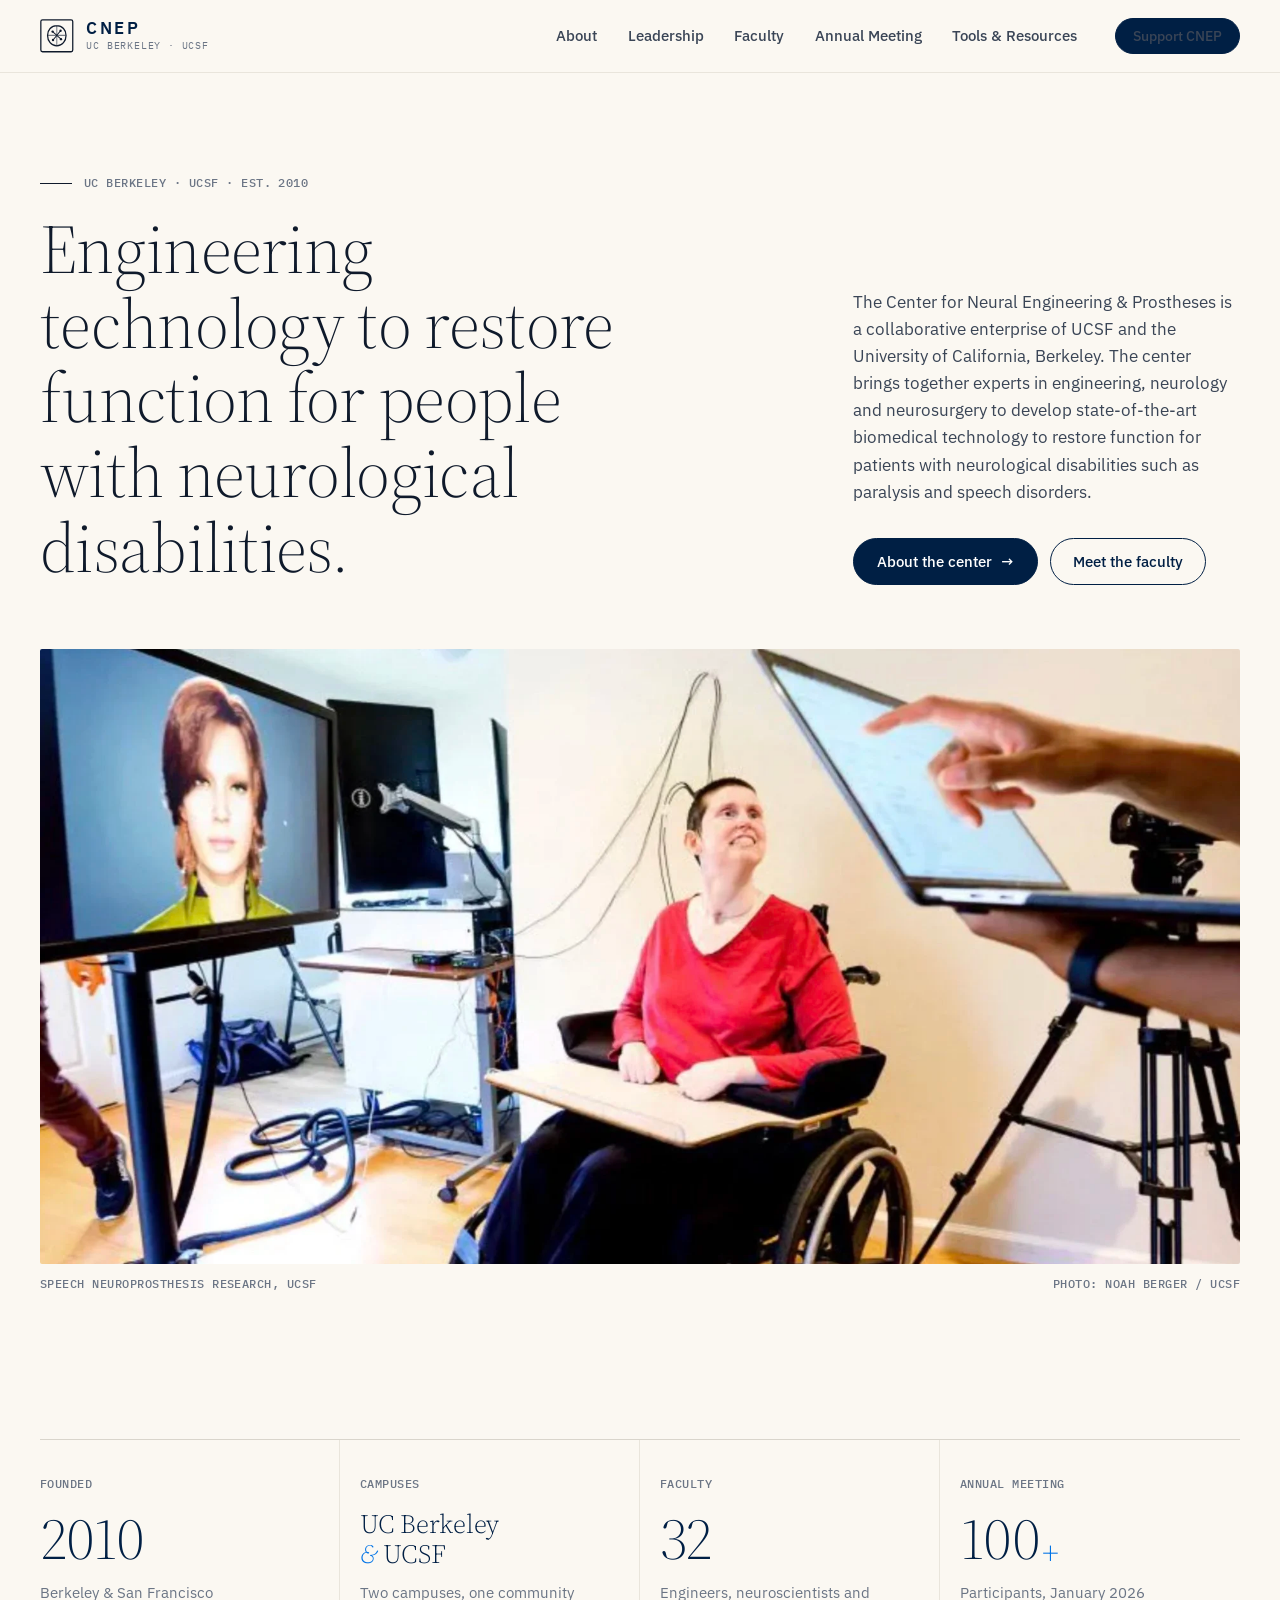
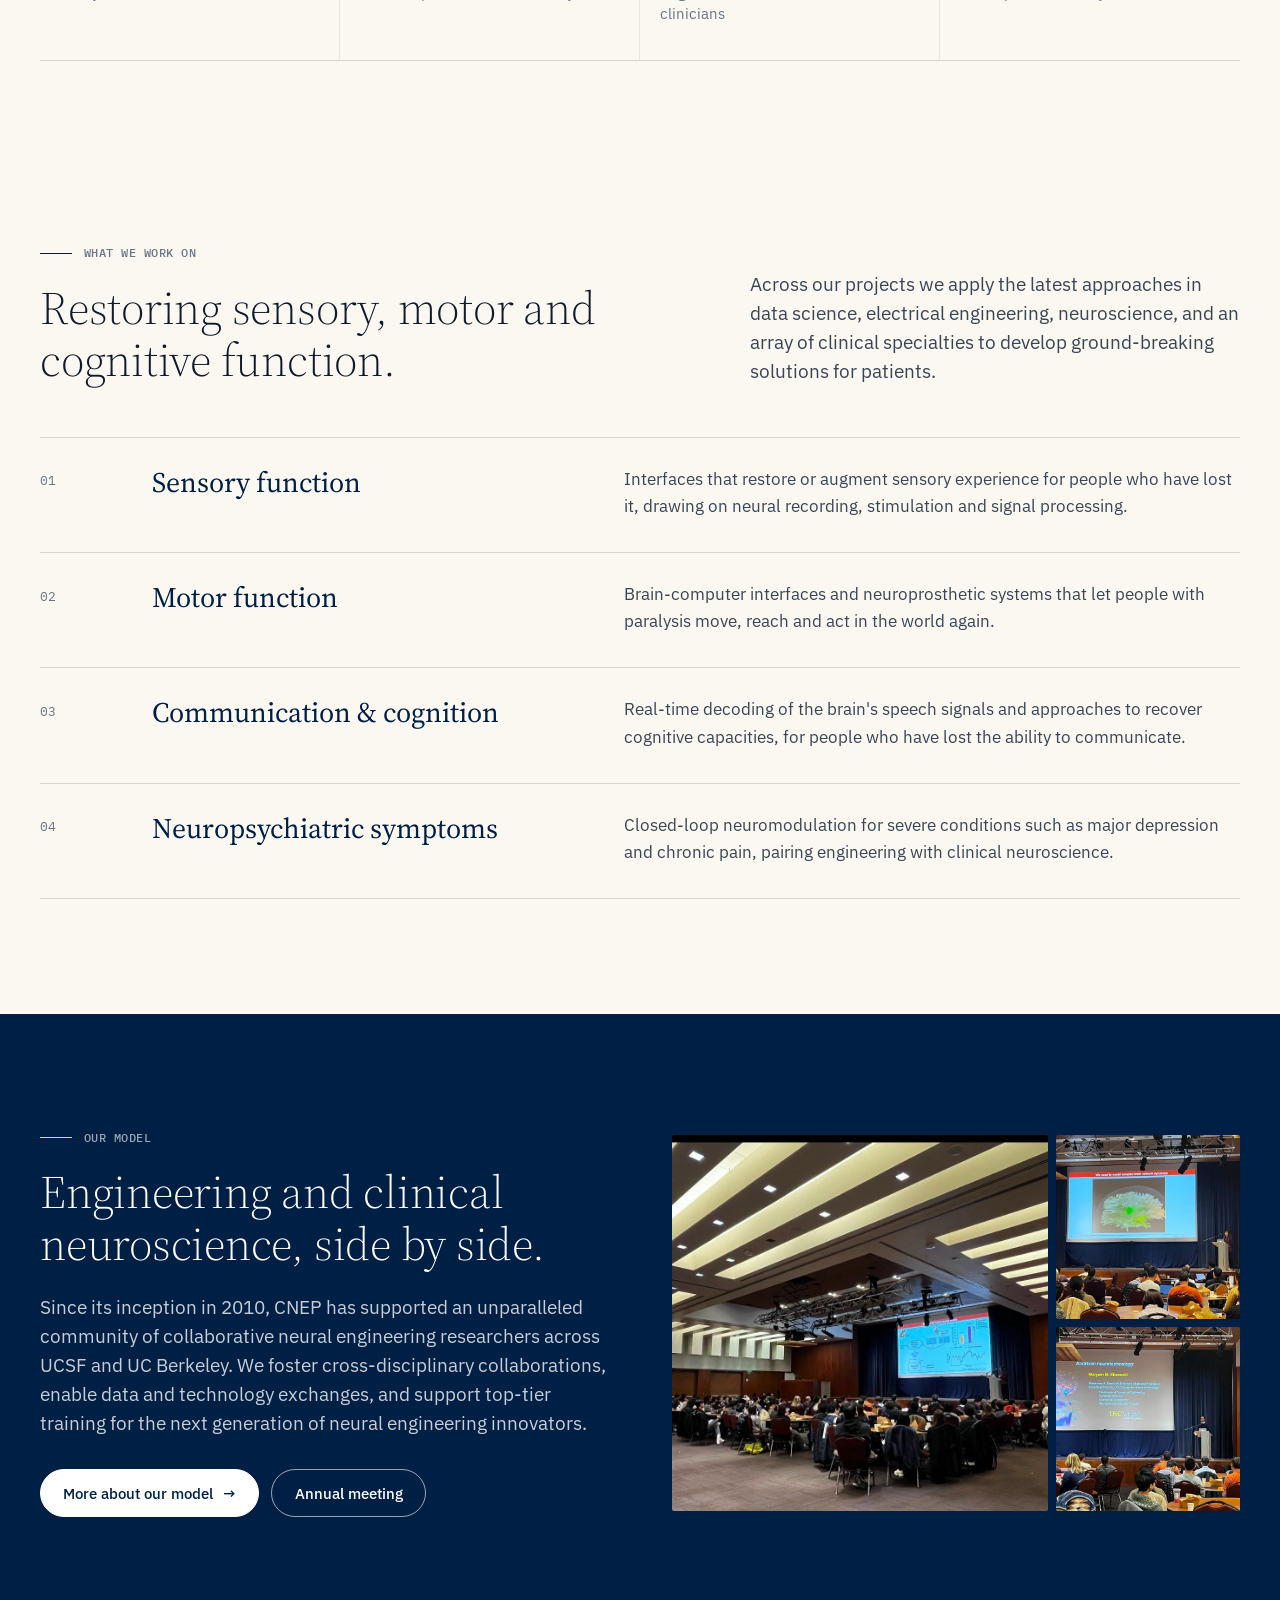
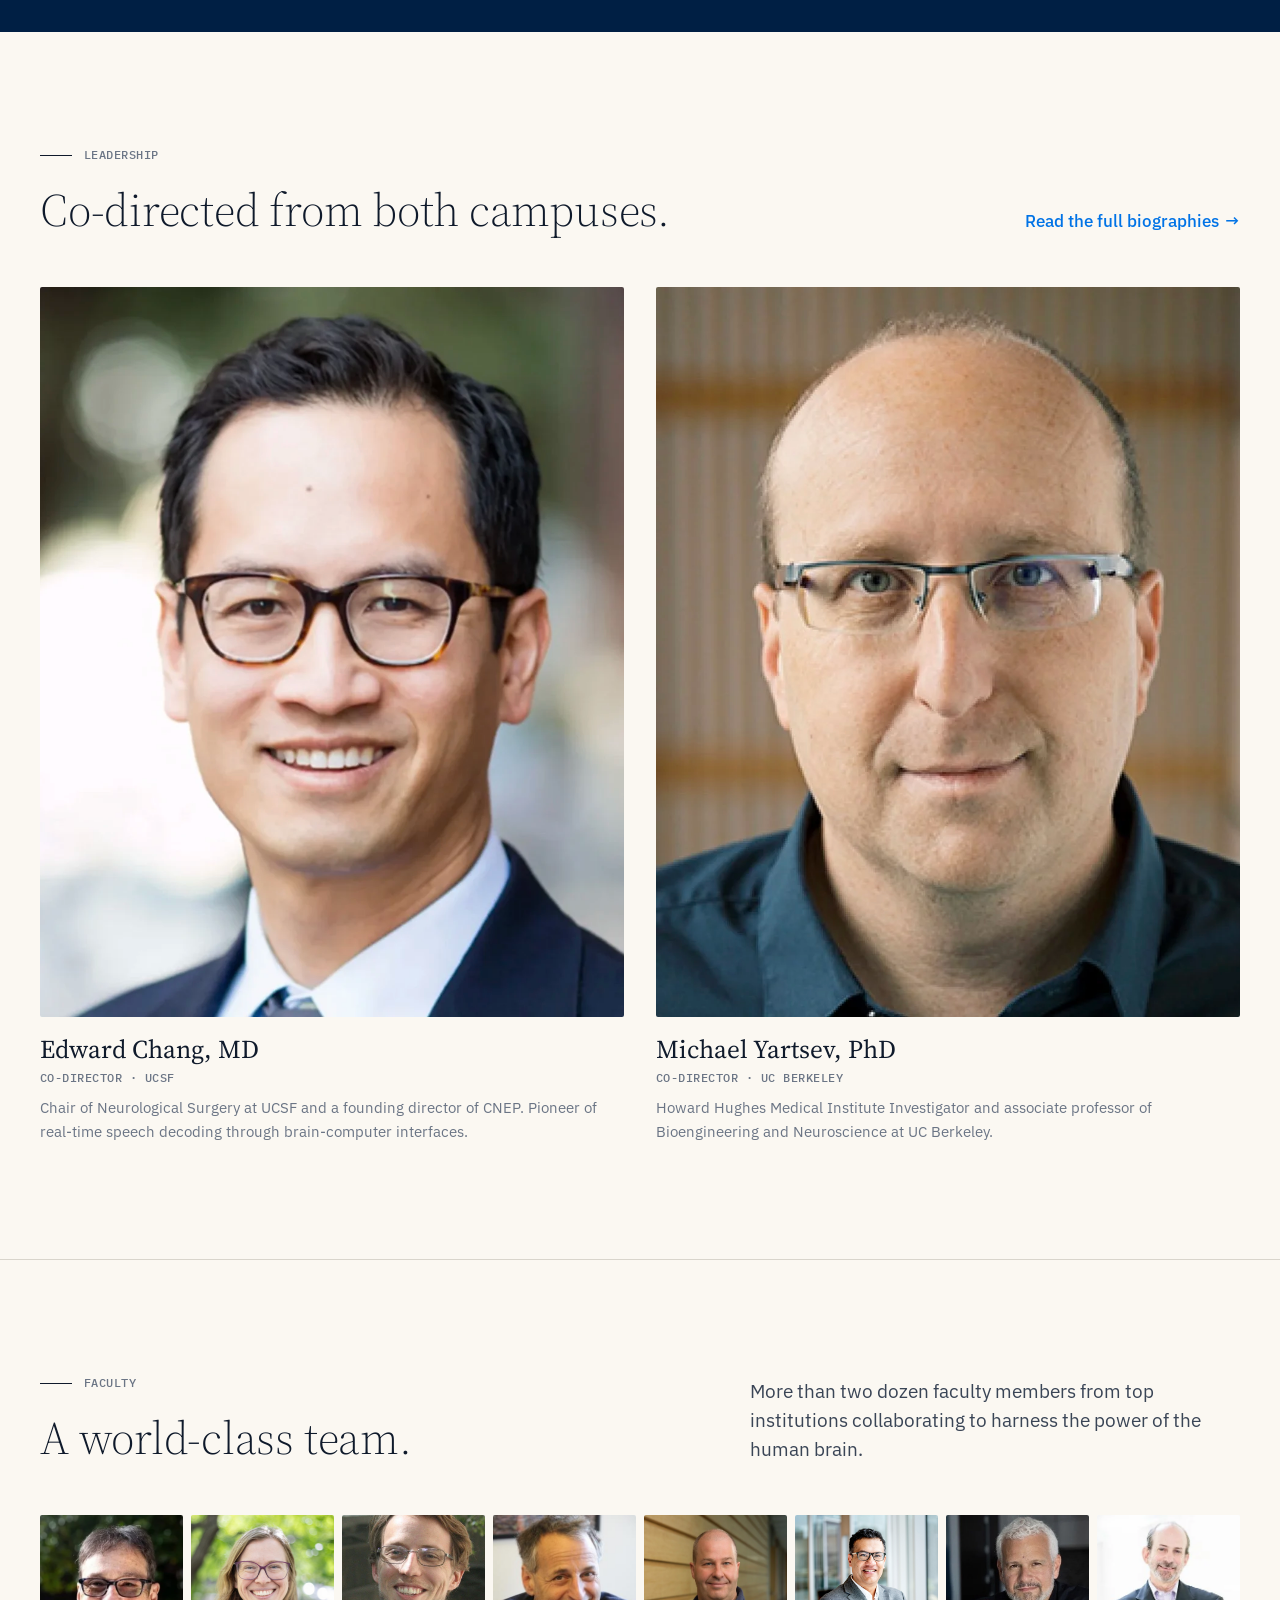
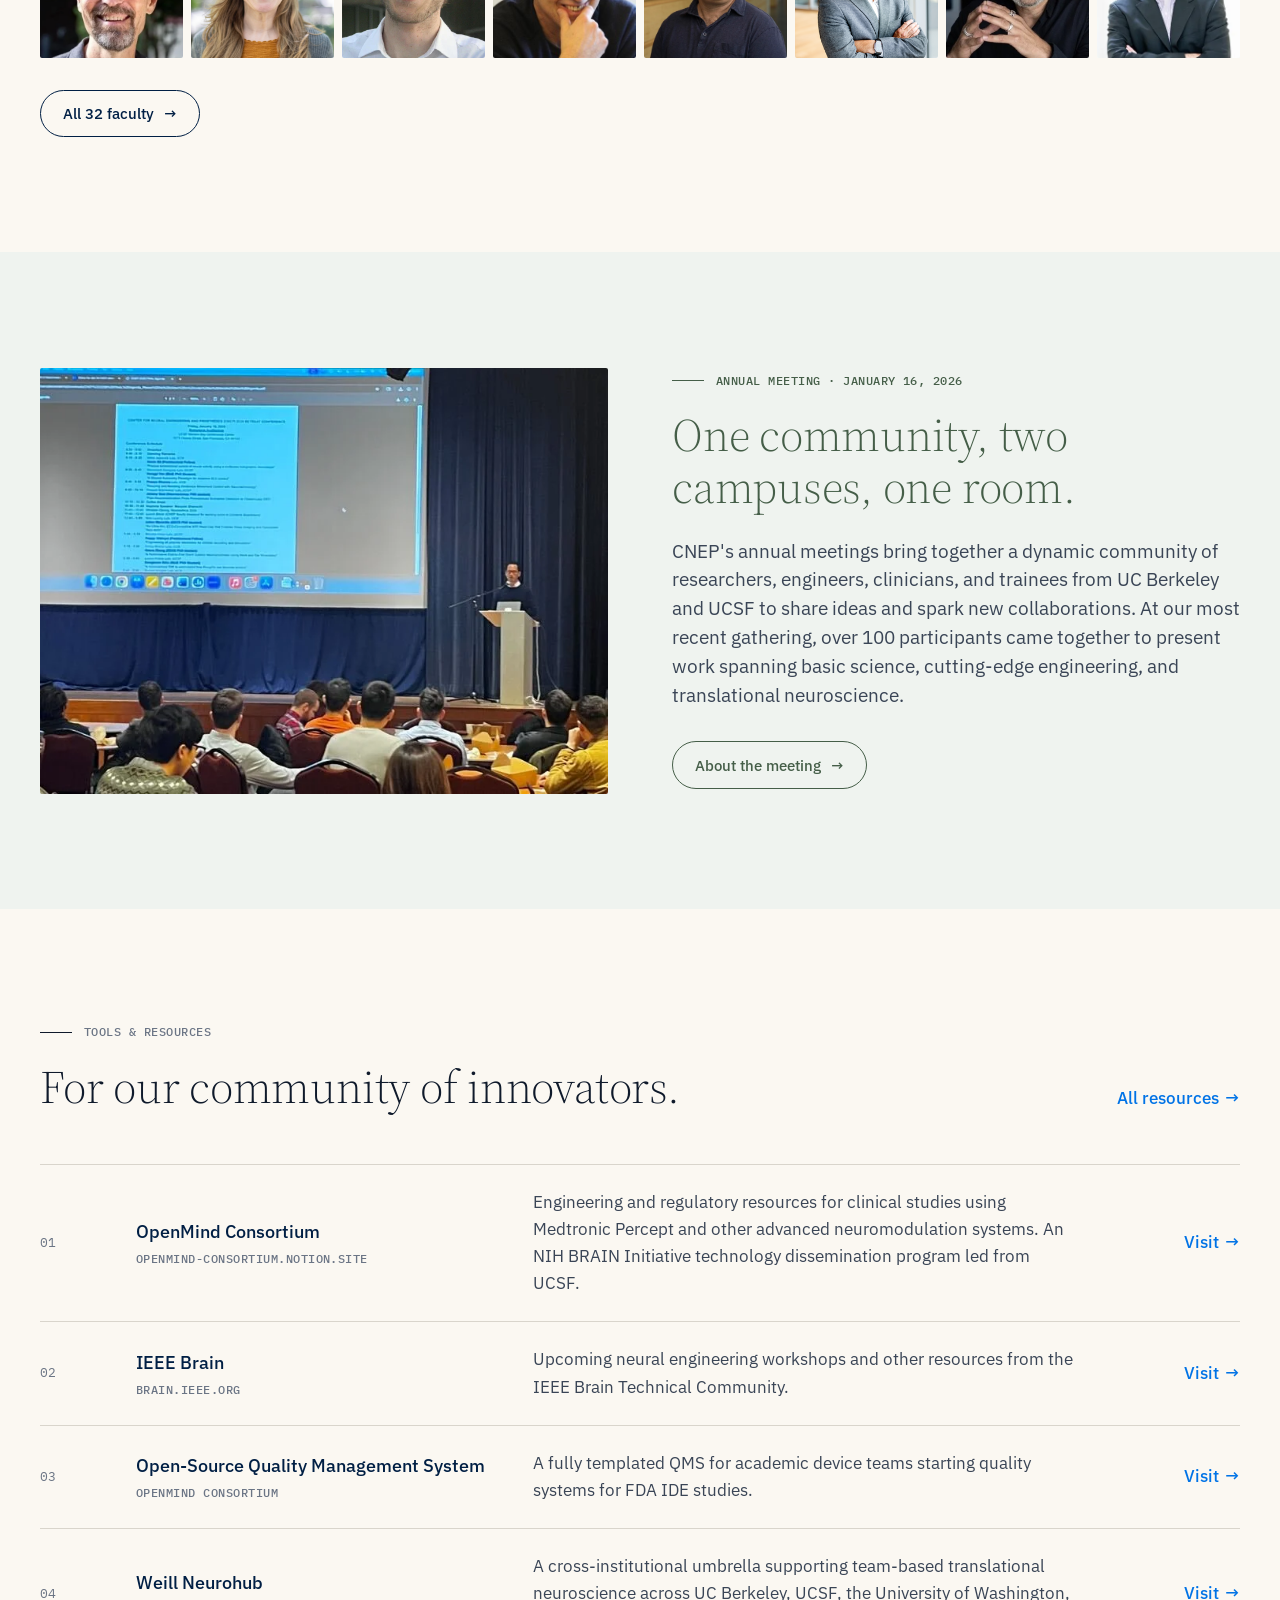
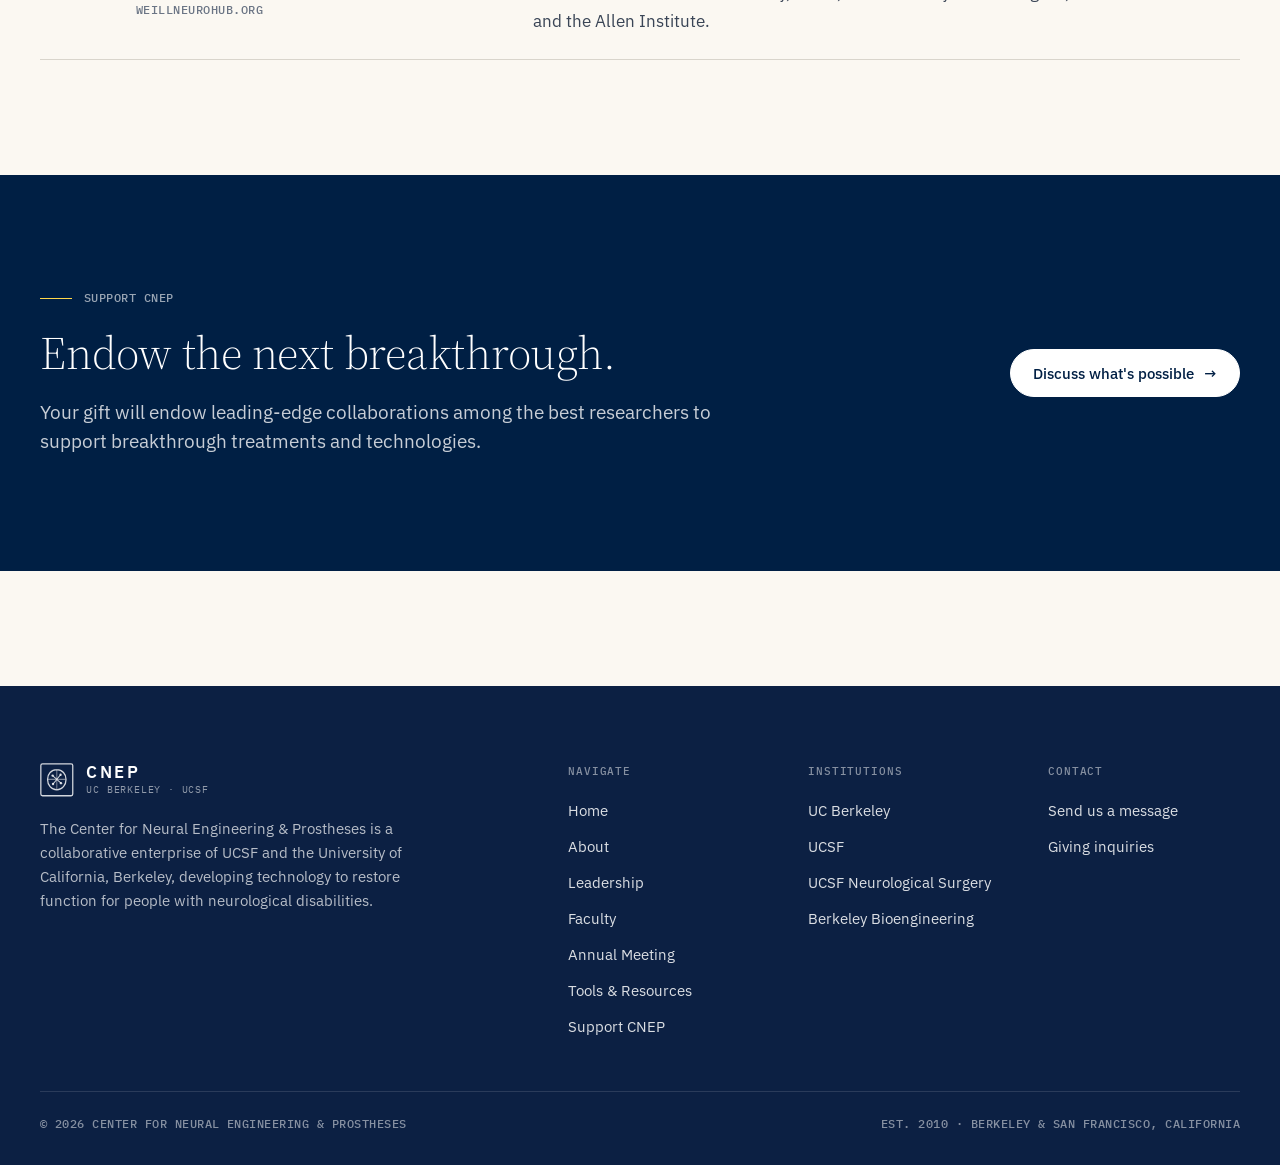
==== index.html @ 59ba46bf "CNEP website redesign Co-Authored-By: Claude Fable 5.1 <noreply@anthropic.com>" ====
<!doctype html>
<html lang="en">
<head>
<meta charset="utf-8">
<meta name="viewport" content="width=device-width, initial-scale=1">
<title>Center for Neural Engineering &amp; Prostheses</title>
<meta name="description" content="The Center for Neural Engineering &amp; Prostheses is a collaborative enterprise of UCSF and UC Berkeley developing technology to restore function for patients with neurological disabilities.">
<meta property="og:title" content="Center for Neural Engineering &amp; Prostheses">
<meta property="og:description" content="The Center for Neural Engineering &amp; Prostheses is a collaborative enterprise of UCSF and UC Berkeley developing technology to restore function for patients with neurological disabilities.">
<meta property="og:type" content="website">
<meta name="theme-color" content="#fbf8f2">
<link rel="preconnect" href="https://fonts.googleapis.com">
<link rel="preconnect" href="https://fonts.gstatic.com" crossorigin>
<link href="https://fonts.googleapis.com/css2?family=IBM+Plex+Mono:wght@400;500&family=IBM+Plex+Sans:wght@400;500;600&family=Source+Serif+4:opsz,wght@8..60,300;8..60,400&display=swap" rel="stylesheet">
<link rel="stylesheet" href="css/style.css">
</head>
<body>
<a class="skip" href="#main">Skip to content</a>
<header class="header">
  <div class="container">
    <a class="brand " href="index.html" aria-label="CNEP home"><svg class="brand__mark" viewBox="0 0 40 40" fill="none" aria-hidden="true">
<rect x="1" y="1" width="38" height="38" rx="2" stroke="currentColor" stroke-width="1.5"/>
<path d="M20 8c-6.6 0-11 4.9-11 11.5S13.4 32 20 32s11-5.9 11-12.5S26.6 8 20 8Z" stroke="currentColor" stroke-width="1.5"/>
<path d="M20 8v24M9.5 19.5h21" stroke="currentColor" stroke-width="1.2" opacity=".55"/>
<circle cx="15" cy="15" r="1.4" fill="currentColor"/><circle cx="25" cy="24" r="1.4" fill="currentColor"/>
<circle cx="24.5" cy="14" r="1.4" fill="currentColor"/><circle cx="15.5" cy="25" r="1.4" fill="currentColor"/>
<path d="M15 15l5 4.5 4.5-5.5M15.5 25l4.5-5.5 5 4.5" stroke="currentColor" stroke-width="1.2"/>
</svg>
<span class="brand__text"><span class="brand__name">CNEP</span><span class="brand__sub">UC Berkeley &middot; UCSF</span></span></a>
    <nav class="nav" aria-label="Primary"><a href="about.html">About</a><a href="leadership.html">Leadership</a><a href="faculty.html">Faculty</a><a href="annual-meeting.html">Annual Meeting</a><a href="resources.html">Tools & Resources</a><a class="btn btn--solid" href="donate.html">Support CNEP</a></nav>
    <button class="menu-btn" aria-expanded="false" aria-controls="mobile-nav" aria-label="Toggle menu"><span></span><span></span><span></span></button>
  </div>
  <nav class="mobile-nav" id="mobile-nav" aria-label="Mobile"><a href="about.html">About</a><a href="leadership.html">Leadership</a><a href="faculty.html">Faculty</a><a href="annual-meeting.html">Annual Meeting</a><a href="resources.html">Tools & Resources</a><a href="donate.html">Support CNEP</a></nav>
</header>
<main id="main">

<section class="hero container">
  <div class="hero__grid">
    <div>
      <div class="eyebrow mono">UC Berkeley &middot; UCSF &middot; Est. 2010</div>
      <h1 class="display">Engineering technology to restore function for people with neurological disabilities.</h1>
    </div>
    <div class="hero__aside">
      <p>The Center for Neural Engineering & Prostheses is a collaborative enterprise of UCSF and the University of California, Berkeley. The center brings together experts in engineering, neurology and neurosurgery to develop state-of-the-art biomedical technology to restore function for patients with neurological disabilities such as paralysis and speech disorders.</p>
      <div class="btn-row"><a class="btn btn--solid" href="about.html">About the center <span class="arr" aria-hidden="true">&rarr;</span></a><a class="btn" href="faculty.html">Meet the faculty</a></div>
    </div>
  </div>
  <div class="hero-media reveal">
    <figure>
      <div class="frame"><img src="assets/img/about-participant.webp" alt="A research participant in a wheelchair watches a screen showing a digital avatar during a brain-computer interface session." width="1884" height="1266" fetchpriority="high"></div>
      <figcaption><span class="mono">Speech neuroprosthesis research, UCSF</span><span class="mono">Photo: Noah Berger / UCSF</span></figcaption>
    </figure>
  </div>
</section>

<section class="container section--tight">
  <div class="stats reveal">
    <div class="stat"><div class="mono stat__k">Founded</div><div class="stat__n">2010</div><div class="stat__s">Berkeley &amp; San Francisco</div></div>
    <div class="stat"><div class="mono stat__k">Campuses</div><div class="stat__n stat__n--text">UC Berkeley<br><span class="stat__amp">&amp;</span> UCSF</div><div class="stat__s">Two campuses, one community</div></div>
    <div class="stat"><div class="mono stat__k">Faculty</div><div class="stat__n">32</div><div class="stat__s">Engineers, neuroscientists and clinicians</div></div>
    <div class="stat"><div class="mono stat__k">Annual meeting</div><div class="stat__n">100<span class="stat__plus">+</span></div><div class="stat__s">Participants, January 2026</div></div>
  </div>
</section>

<section class="container section">
  <div class="section-head">
    <div><div class="eyebrow mono">What we work on</div><h2 class="h2">Restoring sensory, motor and cognitive function.</h2></div>
    <p class="lede aside">Across our projects we apply the latest approaches in data science, electrical engineering, neuroscience, and an array of clinical specialties to develop ground-breaking solutions for patients.</p>
  </div>
  <div class="focus"><div class="focus__item reveal"><div class="focus__n">01</div><div class="focus__t">Sensory function</div><div class="focus__d">Interfaces that restore or augment sensory experience for people who have lost it, drawing on neural recording, stimulation and signal processing.</div></div><div class="focus__item reveal"><div class="focus__n">02</div><div class="focus__t">Motor function</div><div class="focus__d">Brain-computer interfaces and neuroprosthetic systems that let people with paralysis move, reach and act in the world again.</div></div><div class="focus__item reveal"><div class="focus__n">03</div><div class="focus__t">Communication &amp; cognition</div><div class="focus__d">Real-time decoding of the brain's speech signals and approaches to recover cognitive capacities, for people who have lost the ability to communicate.</div></div><div class="focus__item reveal"><div class="focus__n">04</div><div class="focus__t">Neuropsychiatric symptoms</div><div class="focus__d">Closed-loop neuromodulation for severe conditions such as major depression and chronic pain, pairing engineering with clinical neuroscience.</div></div></div>
</section>

<section class="band section">
  <div class="container">
    <div class="split">
      <div>
        <div class="eyebrow mono">Our model</div>
        <h2 class="h2">Engineering and clinical neuroscience, side by side.</h2>
        <p class="lede" style="margin-top:1.5rem">Since its inception in 2010, CNEP has supported an unparalleled community of collaborative neural engineering researchers across UCSF and UC Berkeley. We foster cross-disciplinary collaborations, enable data and technology exchanges, and support top-tier training for the next generation of neural engineering innovators.</p>
        <div class="btn-row"><a class="btn btn--light-solid" href="about.html">More about our model <span class="arr" aria-hidden="true">&rarr;</span></a><a class="btn btn--light" href="annual-meeting.html">Annual meeting</a></div>
      </div>
      <div class="collage reveal">
        <div class="frame"><img src="assets/meeting/meeting-02.webp" alt="" loading="lazy"></div>
        <div class="frame"><img src="assets/meeting/meeting-05.webp" alt="" loading="lazy"></div>
        <div class="frame"><img src="assets/meeting/meeting-08.webp" alt="" loading="lazy"></div>
      </div>
    </div>
  </div>
</section>

<section class="container section">
  <div class="section-head">
    <div><div class="eyebrow mono">Leadership</div><h2 class="h2">Co-directed from both campuses.</h2></div>
    <div class="aside"><a class="link" href="leadership.html">Read the full biographies <span class="arr" aria-hidden="true">&rarr;</span></a></div>
  </div>
  <div class="grid grid-2 reveal">
    <a class="person person--lg" href="leadership.html#chang">
      <div class="person__photo"><img src="assets/people/edward-chang-lead.webp" alt="Edward Chang" style="object-position:22% 50%" loading="lazy"></div>
      <div><div class="h3">Edward Chang, MD</div><div class="mono person__meta">Co-Director &middot; UCSF</div><p class="muted small" style="margin-top:.6rem">Chair of Neurological Surgery at UCSF and a founding director of CNEP. Pioneer of real-time speech decoding through brain-computer interfaces.</p></div>
    </a>
    <a class="person person--lg" href="leadership.html#yartsev">
      <div class="person__photo"><img src="assets/people/michael-yartsev-lead.webp" alt="Michael Yartsev" style="object-position:0% 50%" loading="lazy"></div>
      <div><div class="h3">Michael Yartsev, PhD</div><div class="mono person__meta">Co-Director &middot; UC Berkeley</div><p class="muted small" style="margin-top:.6rem">Howard Hughes Medical Institute Investigator and associate professor of Bioengineering and Neuroscience at UC Berkeley.</p></div>
    </a>
  </div>
</section>

<section class="container section section--rule">
  <div class="section-head">
    <div><div class="eyebrow mono">Faculty</div><h2 class="h2">A world-class team.</h2></div>
    <p class="lede aside">More than two dozen faculty members from top institutions collaborating to harness the power of the human brain.</p>
  </div>
  <div class="avatar-strip reveal"><div><img src="assets/people/jack-gallant.webp" alt="" style="object-position:40% 50%" loading="lazy"></div><div><img src="assets/people/liberty-hamilton.jpg" alt="" style="object-position:88% 50%" loading="lazy"></div><div><img src="assets/people/alex-huth.webp" alt="" style="object-position:50% 68%" loading="lazy"></div><div><img src="assets/people/richard-ivry.jpg" alt="" style="object-position:50% 50%" loading="lazy"></div><div><img src="assets/people/loren-frank.webp" alt="" style="object-position:50% 57%" loading="lazy"></div><div><img src="assets/people/karunesh-ganguly.webp" alt="" style="object-position:50% 50%" loading="lazy"></div><div><img src="assets/people/adam-gazzaley.jpg" alt="" style="object-position:50% 50%" loading="lazy"></div><div><img src="assets/people/andrew-krystal.webp" alt="" style="object-position:88% 50%" loading="lazy"></div></div>
  <div class="btn-row"><a class="btn" href="faculty.html">All 32 faculty <span class="arr" aria-hidden="true">&rarr;</span></a></div>
</section>

<section class="band--olive band section">
  <div class="container">
    <div class="split split--rev">
      <div class="frame reveal" style="aspect-ratio:4/3"><img src="assets/meeting/meeting-01.webp" alt="Attendees at the 2026 CNEP annual meeting" loading="lazy"></div>
      <div>
        <div class="eyebrow mono">Annual meeting &middot; January 16, 2026</div>
        <h2 class="h2">One community, two campuses, one room.</h2>
        <p class="lede" style="margin-top:1.5rem">CNEP's annual meetings bring together a dynamic community of researchers, engineers, clinicians, and trainees from UC Berkeley and UCSF to share ideas and spark new collaborations. At our most recent gathering, over 100 participants came together to present work spanning basic science, cutting-edge engineering, and translational neuroscience.</p>
        <div class="btn-row"><a class="btn" href="annual-meeting.html">About the meeting <span class="arr" aria-hidden="true">&rarr;</span></a></div>
      </div>
    </div>
  </div>
</section>

<section class="container section">
  <div class="section-head">
    <div><div class="eyebrow mono">Tools &amp; resources</div><h2 class="h2">For our community of innovators.</h2></div>
    <div class="aside"><a class="link" href="resources.html">All resources <span class="arr" aria-hidden="true">&rarr;</span></a></div>
  </div>
  <div class="rlist reveal">
    <a class="rrow" href="https://openmind-consortium.notion.site/Welcome-f9421eec768240f9914478939a0ed6c4" rel="noopener"><div class="rrow__n">01</div><div><div class="rrow__t">OpenMind Consortium</div><span class="mono rrow__o">openmind-consortium.notion.site</span></div><div class="rrow__d">Engineering and regulatory resources for clinical studies using Medtronic Percept and other advanced neuromodulation systems. An NIH BRAIN Initiative technology dissemination program led from UCSF.</div><span class="link rrow__l">Visit <span class="arr" aria-hidden="true">&rarr;</span></span></a><a class="rrow" href="https://brain.ieee.org/" rel="noopener"><div class="rrow__n">02</div><div><div class="rrow__t">IEEE Brain</div><span class="mono rrow__o">brain.ieee.org</span></div><div class="rrow__d">Upcoming neural engineering workshops and other resources from the IEEE Brain Technical Community.</div><span class="link rrow__l">Visit <span class="arr" aria-hidden="true">&rarr;</span></span></a><a class="rrow" href="https://openmind-consortium.notion.site/895f8140b6b64f7bb78e4b9442ea62d7" rel="noopener"><div class="rrow__n">03</div><div><div class="rrow__t">Open-Source Quality Management System</div><span class="mono rrow__o">OpenMind Consortium</span></div><div class="rrow__d">A fully templated QMS for academic device teams starting quality systems for FDA IDE studies.</div><span class="link rrow__l">Visit <span class="arr" aria-hidden="true">&rarr;</span></span></a><a class="rrow" href="https://www.weillneurohub.org/" rel="noopener"><div class="rrow__n">04</div><div><div class="rrow__t">Weill Neurohub</div><span class="mono rrow__o">weillneurohub.org</span></div><div class="rrow__d">A cross-institutional umbrella supporting team-based translational neuroscience across UC Berkeley, UCSF, the University of Washington, and the Allen Institute.</div><span class="link rrow__l">Visit <span class="arr" aria-hidden="true">&rarr;</span></span></a>
  </div>
</section>

<section class="band section">
  <div class="container cta">
    <div><div class="eyebrow mono">Support CNEP</div><h2 class="h2">Endow the next breakthrough.</h2><p class="lede" style="margin-top:1.25rem">Your gift will endow leading-edge collaborations among the best researchers to support breakthrough treatments and technologies.</p></div>
    <div class="btn-row"><a class="btn btn--light-solid" href="donate.html">Discuss what's possible <span class="arr" aria-hidden="true">&rarr;</span></a></div>
  </div>
</section>

</main>
<footer class="footer">
  <div class="container">
    <div class="footer__top">
      <div><a class="brand " href="index.html" aria-label="CNEP home"><svg class="brand__mark" viewBox="0 0 40 40" fill="none" aria-hidden="true">
<rect x="1" y="1" width="38" height="38" rx="2" stroke="currentColor" stroke-width="1.5"/>
<path d="M20 8c-6.6 0-11 4.9-11 11.5S13.4 32 20 32s11-5.9 11-12.5S26.6 8 20 8Z" stroke="currentColor" stroke-width="1.5"/>
<path d="M20 8v24M9.5 19.5h21" stroke="currentColor" stroke-width="1.2" opacity=".55"/>
<circle cx="15" cy="15" r="1.4" fill="currentColor"/><circle cx="25" cy="24" r="1.4" fill="currentColor"/>
<circle cx="24.5" cy="14" r="1.4" fill="currentColor"/><circle cx="15.5" cy="25" r="1.4" fill="currentColor"/>
<path d="M15 15l5 4.5 4.5-5.5M15.5 25l4.5-5.5 5 4.5" stroke="currentColor" stroke-width="1.2"/>
</svg>
<span class="brand__text"><span class="brand__name">CNEP</span><span class="brand__sub">UC Berkeley &middot; UCSF</span></span></a><p class="footer__desc">The Center for Neural Engineering & Prostheses is a collaborative enterprise of UCSF and the University of California, Berkeley, developing technology to restore function for people with neurological disabilities.</p></div>
      <div><h4>Navigate</h4><ul><li><a href="index.html">Home</a></li><li><a href="about.html">About</a></li><li><a href="leadership.html">Leadership</a></li><li><a href="faculty.html">Faculty</a></li><li><a href="annual-meeting.html">Annual Meeting</a></li><li><a href="resources.html">Tools & Resources</a></li><li><a href="donate.html">Support CNEP</a></li></ul></div>
      <div><h4>Institutions</h4><ul>
        <li><a href="https://www.berkeley.edu" rel="noopener">UC Berkeley</a></li>
        <li><a href="https://www.ucsf.edu" rel="noopener">UCSF</a></li>
        <li><a href="https://neurosurgery.ucsf.edu" rel="noopener">UCSF Neurological Surgery</a></li>
        <li><a href="https://bioeng.berkeley.edu" rel="noopener">Berkeley Bioengineering</a></li>
      </ul></div>
      <div><h4>Contact</h4><ul>
        <li><a href="donate.html#inquiry">Send us a message</a></li>
        <li><a href="donate.html">Giving inquiries</a></li>
      </ul></div>
    </div>
    <div class="footer__bottom">
      <span class="mono">&copy; 2026 Center for Neural Engineering & Prostheses</span>
      <span class="mono">Est. 2010 &middot; Berkeley &amp; San Francisco, California</span>
    </div>
  </div>
</footer>
<script src="js/main.js"></script>
</body>
</html>
---- css/style.css ----
/* CNEP — Center for Neural Engineering & Prostheses
   Design system: warm off-white ground, deep navy, electric blue accent,
   light serif display type, Plex Sans body, Plex Mono metadata. */

:root{
  --ground:#fbf8f2;        /* warm off-white page background */
  --arctic:#f7f9fb;        /* cool panel background */
  --paper:#ffffff;
  --navy:#001f44;
  --night:#0c2043;
  --ink:#0f1a2b;
  --ink-2:#3a4556;
  --ink-3:#6b7585;
  --rule:#d9d5cc;
  --rule-soft:#e9e5dc;
  --blue:#0073e6;
  --blue-dark:#005bb8;
  --gold:#ffd74b;
  --olive-light:#eff3ef;
  --olive:#aec3b0;
  --olive-dark:#455e48;

  --serif:"Source Serif 4","Tiempos Headline",Georgia,"Times New Roman",serif;
  --sans:"IBM Plex Sans",-apple-system,BlinkMacSystemFont,"Segoe UI",Helvetica,Arial,sans-serif;
  --mono:"IBM Plex Mono",ui-monospace,SFMono-Regular,Menlo,Consolas,monospace;

  --container:86.875rem;
  --pad:clamp(1rem,4vw,2.5rem);
  --section:clamp(4rem,9vw,8rem);
  --radius:2px;
}

*,*::before,*::after{box-sizing:border-box}
html{scroll-behavior:smooth;-webkit-text-size-adjust:100%}
body{
  margin:0;background:var(--ground);color:var(--ink);
  font-family:var(--sans);font-size:1.0625rem;line-height:1.6;
  font-feature-settings:"kern","liga";
  -webkit-font-smoothing:antialiased;-moz-osx-font-smoothing:grayscale;
}
img{display:block;max-width:100%;height:auto}
a{color:inherit;text-decoration:none}
p{margin:0 0 1.1em}
p:last-child{margin-bottom:0}
h1,h2,h3,h4{margin:0;font-weight:300;letter-spacing:0}
.skip{position:absolute;left:-999px;top:0;background:var(--navy);color:#fff;padding:.5rem 1rem;z-index:100}
.skip:focus{left:1rem;top:1rem}

/* ---------- type scale ---------- */
.display{font-family:var(--serif);font-weight:300;line-height:1.08;font-size:clamp(2.5rem,5.4vw,4.5rem);letter-spacing:-.01em}
.h2{font-family:var(--serif);font-weight:300;line-height:1.12;font-size:clamp(2rem,3.6vw,3rem);letter-spacing:-.005em}
.h3{font-family:var(--serif);font-weight:400;line-height:1.25;font-size:clamp(1.375rem,2vw,1.75rem)}
.h4{font-family:var(--sans);font-weight:500;line-height:1.35;font-size:1.125rem}
.lede{font-size:clamp(1.125rem,1.5vw,1.375rem);line-height:1.5;color:var(--ink-2);font-weight:400}
.mono{font-family:var(--mono);font-size:.75rem;line-height:1.4;letter-spacing:.04em;text-transform:uppercase;font-weight:500;color:var(--ink-3)}
.mono--dark{color:var(--ink)}
.eyebrow{display:flex;align-items:center;gap:.75rem;margin-bottom:1.25rem}
.eyebrow::before{content:"";width:2rem;height:1px;background:var(--ink)}
.muted{color:var(--ink-3)}
.small{font-size:.9375rem}

/* ---------- layout ---------- */
.container{width:100%;max-width:var(--container);margin:0 auto;padding-left:var(--pad);padding-right:var(--pad)}
.section{padding-top:var(--section);padding-bottom:var(--section)}
.section--tight{padding-top:calc(var(--section)*.6);padding-bottom:calc(var(--section)*.6)}
.section--rule{border-top:1px solid var(--rule)}
.section-head{display:grid;grid-template-columns:1fr;gap:1.5rem;margin-bottom:clamp(2rem,4vw,3.5rem);align-items:end}
@media(min-width:900px){.section-head{grid-template-columns:minmax(0,7fr) minmax(0,5fr)}}
.section-head .lede{max-width:34rem}
.section-head .aside{justify-self:start}
@media(min-width:900px){.section-head .aside{justify-self:end}}
.grid{display:grid;gap:clamp(1.25rem,2.5vw,2.5rem)}
.grid-2{grid-template-columns:1fr}
.grid-3{grid-template-columns:1fr}
.grid-4{grid-template-columns:1fr 1fr}
@media(min-width:700px){.grid-2{grid-template-columns:1fr 1fr}.grid-3{grid-template-columns:1fr 1fr}}
@media(min-width:1000px){.grid-3{grid-template-columns:repeat(3,1fr)}.grid-4{grid-template-columns:repeat(4,1fr)}}
.measure{max-width:42rem}
.measure-wide{max-width:56rem}

/* ---------- links & buttons ---------- */
.link{color:var(--blue);font-weight:500;display:inline-flex;align-items:center;gap:.4rem;transition:color .2s}
.link:hover{color:var(--navy)}
.link .arr{display:inline-block;transition:transform .25s cubic-bezier(.215,.61,.355,1)}
.link:hover .arr{transform:translateX(4px)}
.btn{
  display:inline-flex;align-items:center;gap:.6rem;
  font-family:var(--sans);font-weight:500;font-size:.9375rem;line-height:1;
  padding:.95rem 1.4rem;border-radius:999px;border:1px solid var(--navy);
  color:var(--navy);background:transparent;cursor:pointer;
  transition:background .2s,color .2s,border-color .2s,transform .2s;
}
.btn:hover{background:var(--navy);color:#fff}
.btn--solid{background:var(--navy);color:#fff}
.btn--solid:hover{background:var(--blue);border-color:var(--blue)}
.btn--light{border-color:rgba(255,255,255,.6);color:#fff}
.btn--light:hover{background:#fff;color:var(--navy);border-color:#fff}
.btn--light-solid{background:#fff;color:var(--navy);border-color:#fff}
.btn--light-solid:hover{background:var(--gold);border-color:var(--gold);color:var(--navy)}
.btn .arr{transition:transform .25s cubic-bezier(.215,.61,.355,1)}
.btn:hover .arr{transform:translateX(3px)}
.btn-row{display:flex;flex-wrap:wrap;gap:.75rem;margin-top:2rem}

/* ---------- header ---------- */
.header{
  position:sticky;top:0;z-index:50;background:rgba(251,248,242,.9);
  backdrop-filter:saturate(1.2) blur(10px);-webkit-backdrop-filter:saturate(1.2) blur(10px);
  border-bottom:1px solid var(--rule-soft);
}
.header .container{display:flex;align-items:center;justify-content:space-between;gap:2rem;height:4.5rem}
.brand{display:flex;align-items:center;gap:.8rem;min-width:0}
.brand__mark{width:2.1rem;height:2.1rem;flex:none}
.brand__text{display:flex;flex-direction:column;line-height:1.05}
.brand__name{font-family:var(--sans);font-weight:600;font-size:1.0625rem;letter-spacing:.14em;color:var(--navy)}
.brand__sub{font-family:var(--mono);font-size:.625rem;letter-spacing:.08em;text-transform:uppercase;color:var(--ink-3);margin-top:.2rem;white-space:nowrap}
.nav{display:none;align-items:center;gap:1.9rem}
.nav a{font-size:.9375rem;font-weight:500;color:var(--ink-2);position:relative;padding:.35rem 0;transition:color .2s}
.nav a::after{content:"";position:absolute;left:0;right:100%;bottom:0;height:1px;background:var(--navy);transition:right .25s cubic-bezier(.215,.61,.355,1)}
.nav a:hover,.nav a[aria-current="page"]{color:var(--navy)}
.nav a:hover::after,.nav a[aria-current="page"]::after{right:0}
.nav .btn{padding:.6rem 1.05rem;font-size:.875rem;margin-left:.5rem}
.nav .btn::after{display:none}
.menu-btn{display:inline-flex;flex-direction:column;justify-content:center;gap:5px;width:2.5rem;height:2.5rem;border:0;background:transparent;cursor:pointer;padding:.5rem}
.menu-btn span{display:block;height:1.5px;background:var(--navy);transition:transform .25s,opacity .2s}
.menu-btn[aria-expanded="true"] span:nth-child(1){transform:translateY(6.5px) rotate(45deg)}
.menu-btn[aria-expanded="true"] span:nth-child(2){opacity:0}
.menu-btn[aria-expanded="true"] span:nth-child(3){transform:translateY(-6.5px) rotate(-45deg)}
@media(min-width:1000px){.nav{display:flex}.menu-btn{display:none}}
.mobile-nav{display:none;border-top:1px solid var(--rule-soft);background:var(--ground)}
.mobile-nav.is-open{display:block}
.mobile-nav a{display:block;padding:1rem var(--pad);font-size:1.125rem;font-weight:500;border-bottom:1px solid var(--rule-soft);color:var(--navy)}
.mobile-nav a[aria-current="page"]{color:var(--blue)}
@media(min-width:1000px){.mobile-nav{display:none!important}}

/* ---------- hero (home) ---------- */
.hero{padding-top:clamp(3.5rem,8vw,7rem);padding-bottom:clamp(3rem,6vw,5rem)}
.hero__grid{display:grid;gap:2.5rem;align-items:end}
@media(min-width:1000px){.hero__grid{grid-template-columns:minmax(0,8fr) minmax(0,4fr)}}
.hero .display{max-width:20ch}
.hero__aside{color:var(--ink-2);max-width:26rem}
.hero__aside p{font-size:1.0625rem}
.hero-media{margin-top:clamp(2.5rem,5vw,4rem)}
.hero-media figure{margin:0}
.hero-media .frame{aspect-ratio:16/8.2;overflow:hidden;background:var(--arctic);border-radius:var(--radius)}
.hero-media img{width:100%;height:100%;object-fit:cover;object-position:center 35%}
.hero-media figcaption{display:flex;justify-content:space-between;gap:1rem;padding-top:.75rem;flex-wrap:wrap}

/* stats */
.stats{display:grid;grid-template-columns:1fr 1fr;border-top:1px solid var(--rule);border-bottom:1px solid var(--rule)}
@media(min-width:800px){.stats{grid-template-columns:repeat(4,1fr)}}
.stat{padding:2.25rem 1.25rem 2.25rem 0;border-right:1px solid var(--rule-soft)}
.stat:last-child{border-right:0}
@media(max-width:799px){.stat:nth-child(2){border-right:0}.stat:nth-child(-n+2){border-bottom:1px solid var(--rule-soft)}}
.stat:not(:first-child){padding-left:1.25rem}
@media(max-width:799px){.stat:nth-child(3){padding-left:0}}
.stat__k{margin-bottom:1.1rem}
.stat__n{font-family:var(--serif);font-weight:300;font-size:clamp(2.75rem,4.6vw,4rem);line-height:1;color:var(--navy);font-variant-numeric:lining-nums proportional-nums;letter-spacing:-.01em}
.stat__n{min-height:clamp(2.75rem,4.6vw,4rem);display:flex;align-items:flex-end}
.stat__n--text{font-size:clamp(1.375rem,2.05vw,1.8rem);line-height:1.12;display:block}
.stat__amp{font-style:italic;color:var(--blue)}
.stat__plus{font-size:.55em;vertical-align:.45em;margin-left:.05em;color:var(--blue)}
.stat__s{margin-top:.8rem;font-size:.9375rem;color:var(--ink-3);line-height:1.4;max-width:16rem}

/* ---------- numbered cards (focus areas) ---------- */
.focus{border-top:1px solid var(--rule)}
.focus__item{padding:1.75rem 0 2rem;border-bottom:1px solid var(--rule);display:grid;gap:1rem}
@media(min-width:900px){.focus__item{grid-template-columns:5rem minmax(0,5fr) minmax(0,7fr);gap:2rem;align-items:start}}
.focus__n{font-family:var(--mono);font-size:.8125rem;color:var(--ink-3);padding-top:.35rem}
.focus__t{font-family:var(--serif);font-weight:400;font-size:clamp(1.5rem,2.2vw,1.875rem);line-height:1.2;color:var(--navy)}
.focus__d{color:var(--ink-2)}

/* ---------- people ---------- */
.person{display:grid;gap:1rem}
.person__photo{aspect-ratio:1/1;overflow:hidden;background:var(--arctic);border-radius:var(--radius);position:relative}
.person__photo img{width:100%;height:100%;object-fit:cover;filter:saturate(.92);transition:transform .6s cubic-bezier(.215,.61,.355,1)}
.person:hover .person__photo img{transform:scale(1.03)}
.person__name{font-family:var(--sans);font-weight:500;font-size:1.0625rem;line-height:1.3;color:var(--ink)}
.person__meta{margin-top:.3rem}
.person__link{margin-top:.5rem}
.person--lg .person__photo{aspect-ratio:4/5}

.leader{display:grid;gap:1.5rem;padding:clamp(2rem,4vw,3.5rem) 0;border-top:1px solid var(--rule)}
@media(min-width:900px){.leader{grid-template-columns:minmax(0,4fr) minmax(0,8fr);gap:3rem}}
.leader .person__photo{aspect-ratio:4/5;max-width:26rem}
.leader__bio p{color:var(--ink-2)}
.leader__bio p:first-of-type{color:var(--ink)}
.leader__name{font-family:var(--serif);font-weight:400;font-size:clamp(1.75rem,2.6vw,2.25rem);line-height:1.15;color:var(--navy)}

.faculty-group{padding-top:clamp(2.5rem,4vw,3.5rem)}
.faculty-group__head{display:flex;align-items:baseline;justify-content:space-between;gap:1rem;padding-bottom:1rem;border-bottom:1px solid var(--rule);margin-bottom:clamp(1.5rem,3vw,2.5rem)}
.faculty-grid .person__photo{aspect-ratio:4/5}
.faculty-grid{display:grid;grid-template-columns:repeat(2,1fr);gap:clamp(1rem,2.5vw,2rem) clamp(1rem,2vw,1.5rem)}
@media(min-width:640px){.faculty-grid{grid-template-columns:repeat(3,1fr)}}
@media(min-width:900px){.faculty-grid{grid-template-columns:repeat(4,1fr)}}
@media(min-width:1200px){.faculty-grid{grid-template-columns:repeat(5,1fr)}}
.avatar-strip{display:grid;grid-template-columns:repeat(4,1fr);gap:.5rem}
@media(min-width:700px){.avatar-strip{grid-template-columns:repeat(8,1fr)}}
.avatar-strip div{aspect-ratio:1/1;overflow:hidden;background:var(--arctic);border-radius:var(--radius)}
.avatar-strip img{width:100%;height:100%;object-fit:cover;filter:saturate(.9)}

/* ---------- feature split ---------- */
.split{display:grid;gap:2rem;align-items:center}
@media(min-width:900px){.split{grid-template-columns:minmax(0,6fr) minmax(0,6fr);gap:clamp(2rem,5vw,5rem)}}
.split--rev > :first-child{order:2}
@media(min-width:900px){.split--rev > :first-child{order:0}}
.frame{overflow:hidden;border-radius:var(--radius);background:var(--arctic)}
.frame img{width:100%;height:100%;object-fit:cover}
.collage{display:grid;grid-template-columns:repeat(3,1fr);grid-auto-rows:1fr;gap:.5rem}
.collage .frame{aspect-ratio:1/1}
.collage .frame:first-child{grid-column:span 2;grid-row:span 2;aspect-ratio:auto}

/* ---------- resource list ---------- */
.rlist{border-top:1px solid var(--rule)}
.rrow{display:grid;grid-template-columns:3rem 1fr;gap:1rem;padding:1.5rem 0;border-bottom:1px solid var(--rule);align-items:start;position:relative;transition:background .2s}
@media(min-width:900px){.rrow{grid-template-columns:4rem minmax(0,4fr) minmax(0,6fr) 8rem;gap:2rem;align-items:center}}
.rrow__n{font-family:var(--mono);font-size:.8125rem;color:var(--ink-3)}
.rrow__t{font-family:var(--sans);font-weight:500;font-size:1.125rem;color:var(--navy)}
.rrow__o{display:block;margin-top:.25rem}
.rrow__d{color:var(--ink-2);grid-column:2}
@media(min-width:900px){.rrow__d{grid-column:auto}}
.rrow__l{grid-column:2;justify-self:start}
@media(min-width:900px){.rrow__l{grid-column:auto;justify-self:end}}
.rrow:hover .rrow__t{color:var(--blue)}

/* ---------- gallery ---------- */
.gallery{display:grid;grid-template-columns:repeat(2,1fr);gap:.6rem}
@media(min-width:800px){.gallery{grid-template-columns:repeat(4,1fr)}}
.gallery .frame{aspect-ratio:4/3}
.gallery .frame.wide{grid-column:span 2}
.gallery .frame img{transition:transform .6s cubic-bezier(.215,.61,.355,1)}
.gallery .frame:hover img{transform:scale(1.03)}

/* ---------- page header ---------- */
.page-head{padding-top:clamp(3rem,7vw,6rem);padding-bottom:clamp(2.5rem,5vw,4rem)}
.page-head .display{max-width:18ch}
.page-head .lede{margin-top:1.5rem;max-width:40rem}
.page-head__grid{display:grid;gap:2rem;align-items:end}
@media(min-width:1000px){.page-head__grid{grid-template-columns:minmax(0,7fr) minmax(0,5fr)}}

/* ---------- panels ---------- */
.panel{background:var(--arctic);border-radius:var(--radius)}
.band{background:var(--navy);color:#fff}
.band .h2{color:#fff}
.band .mono{color:rgba(255,255,255,.6)}
.band .lede{color:rgba(255,255,255,.78)}
.band .eyebrow::before{background:var(--gold)}
.band--olive{background:var(--olive-light);color:var(--ink)}
.band--olive .h2{color:var(--olive-dark)}
.band--olive .lede{color:var(--ink-2)}
.band--olive .eyebrow::before{background:var(--olive-dark)}
.cta{display:grid;gap:2rem;align-items:center}
@media(min-width:900px){.cta{grid-template-columns:minmax(0,7fr) minmax(0,5fr)}.cta .btn-row{justify-content:flex-end;margin-top:0}}

.contact-card{border:1px solid var(--rule);padding:clamp(1.5rem,3vw,2.5rem);border-radius:var(--radius);background:var(--paper)}
.contact-card .big{font-family:var(--serif);font-size:clamp(1.25rem,2vw,1.625rem);font-weight:400;color:var(--navy);word-break:break-word}

blockquote{margin:0;padding-left:1.5rem;border-left:2px solid var(--gold);font-family:var(--serif);font-size:clamp(1.25rem,2vw,1.625rem);line-height:1.4;font-weight:300;color:var(--navy)}

/* ---------- footer ---------- */
.footer{background:var(--night);color:rgba(255,255,255,.82);margin-top:var(--section)}
.footer a{transition:color .2s}
.footer a:hover{color:var(--gold)}
.footer__top{display:grid;gap:2.5rem;padding:clamp(3rem,6vw,5rem) 0 clamp(2.5rem,4vw,3.5rem)}
@media(min-width:900px){.footer__top{grid-template-columns:minmax(0,5fr) repeat(3,minmax(0,2fr));gap:3rem}}
.footer .brand__name{color:#fff}
.footer .brand__sub{color:rgba(255,255,255,.55)}
.footer__desc{margin-top:1.25rem;max-width:26rem;color:rgba(255,255,255,.7);font-size:.9375rem}
.footer h4{font-family:var(--mono);font-size:.6875rem;letter-spacing:.08em;text-transform:uppercase;font-weight:500;color:rgba(255,255,255,.5);margin-bottom:1rem}
.footer ul{list-style:none;margin:0;padding:0;display:grid;gap:.55rem}
.footer li a{font-size:.9375rem;color:rgba(255,255,255,.85)}
.footer__bottom{border-top:1px solid rgba(255,255,255,.12);padding:1.5rem 0 2rem;display:flex;flex-wrap:wrap;gap:1rem;justify-content:space-between;align-items:center}
.footer__bottom .mono{color:rgba(255,255,255,.5)}

/* ---------- motion ---------- */
.reveal{opacity:0;transform:translateY(14px);transition:opacity .7s cubic-bezier(.215,.61,.355,1),transform .7s cubic-bezier(.215,.61,.355,1)}
.reveal.in{opacity:1;transform:none}
@media(prefers-reduced-motion:reduce){
  *{animation:none!important;transition:none!important;scroll-behavior:auto!important}
  .reveal{opacity:1;transform:none}
}
@media print{.header,.footer,.mobile-nav,.menu-btn{display:none}body{background:#fff}}

/* olive band overrides (must follow .band rules) */
.band--olive .mono{color:var(--olive-dark)}
.band--olive .btn{border-color:var(--olive-dark);color:var(--olive-dark)}
.band--olive .btn:hover{background:var(--olive-dark);color:#fff}

/* gallery: wide tiles keep row height so the grid packs without holes */
.gallery{grid-auto-flow:dense}
.gallery .frame.wide{aspect-ratio:8/3}

/* ---------- inquiry form ---------- */
.inquiry{border:1px solid var(--rule);background:var(--paper);padding:clamp(1.5rem,3vw,2.5rem);border-radius:var(--radius)}
.iform{margin-top:1.75rem;display:grid;gap:1.25rem;position:relative}
.iform__row{display:grid;gap:1.25rem}
@media(min-width:640px){.iform__row{grid-template-columns:1fr 1fr}}
.ifield{display:grid;gap:.5rem}
.ifield .mono{display:flex;justify-content:space-between}
.ifield em{font-style:normal;text-transform:none;letter-spacing:0;color:var(--ink-3);font-weight:400}
.ifield input,.ifield select,.ifield textarea{
  font:inherit;font-size:1rem;color:var(--ink);background:var(--ground);
  border:0;border-bottom:1px solid var(--rule);border-radius:0;padding:.75rem .25rem;width:100%;
  transition:border-color .2s,background .2s;appearance:none;-webkit-appearance:none}
.ifield select{background-image:linear-gradient(45deg,transparent 50%,var(--ink-3) 50%),linear-gradient(135deg,var(--ink-3) 50%,transparent 50%);background-position:calc(100% - 14px) 50%,calc(100% - 9px) 50%;background-size:5px 5px;background-repeat:no-repeat;padding-right:2rem}
.ifield textarea{resize:vertical;min-height:8rem;line-height:1.5}
.ifield input:focus,.ifield select:focus,.ifield textarea:focus{outline:none;border-bottom-color:var(--blue);background:#fff}
.ifield input:user-invalid,.ifield textarea:user-invalid{border-bottom-color:#b42318}
.iform__foot{display:flex;flex-wrap:wrap;align-items:center;gap:1rem;margin-top:.5rem}
.iform.is-sent .iform__foot .btn{display:none}
.iform.is-sent .iform__status{color:var(--olive-dark);font-weight:500}

/* donate: form alongside the heading */
.page-head__grid--form{align-items:start}
@media(min-width:1000px){.page-head__grid--form{grid-template-columns:minmax(0,6fr) minmax(0,6fr);gap:clamp(2rem,5vw,5rem)}}
.page-head__grid--form .inquiry{margin-top:.5rem}
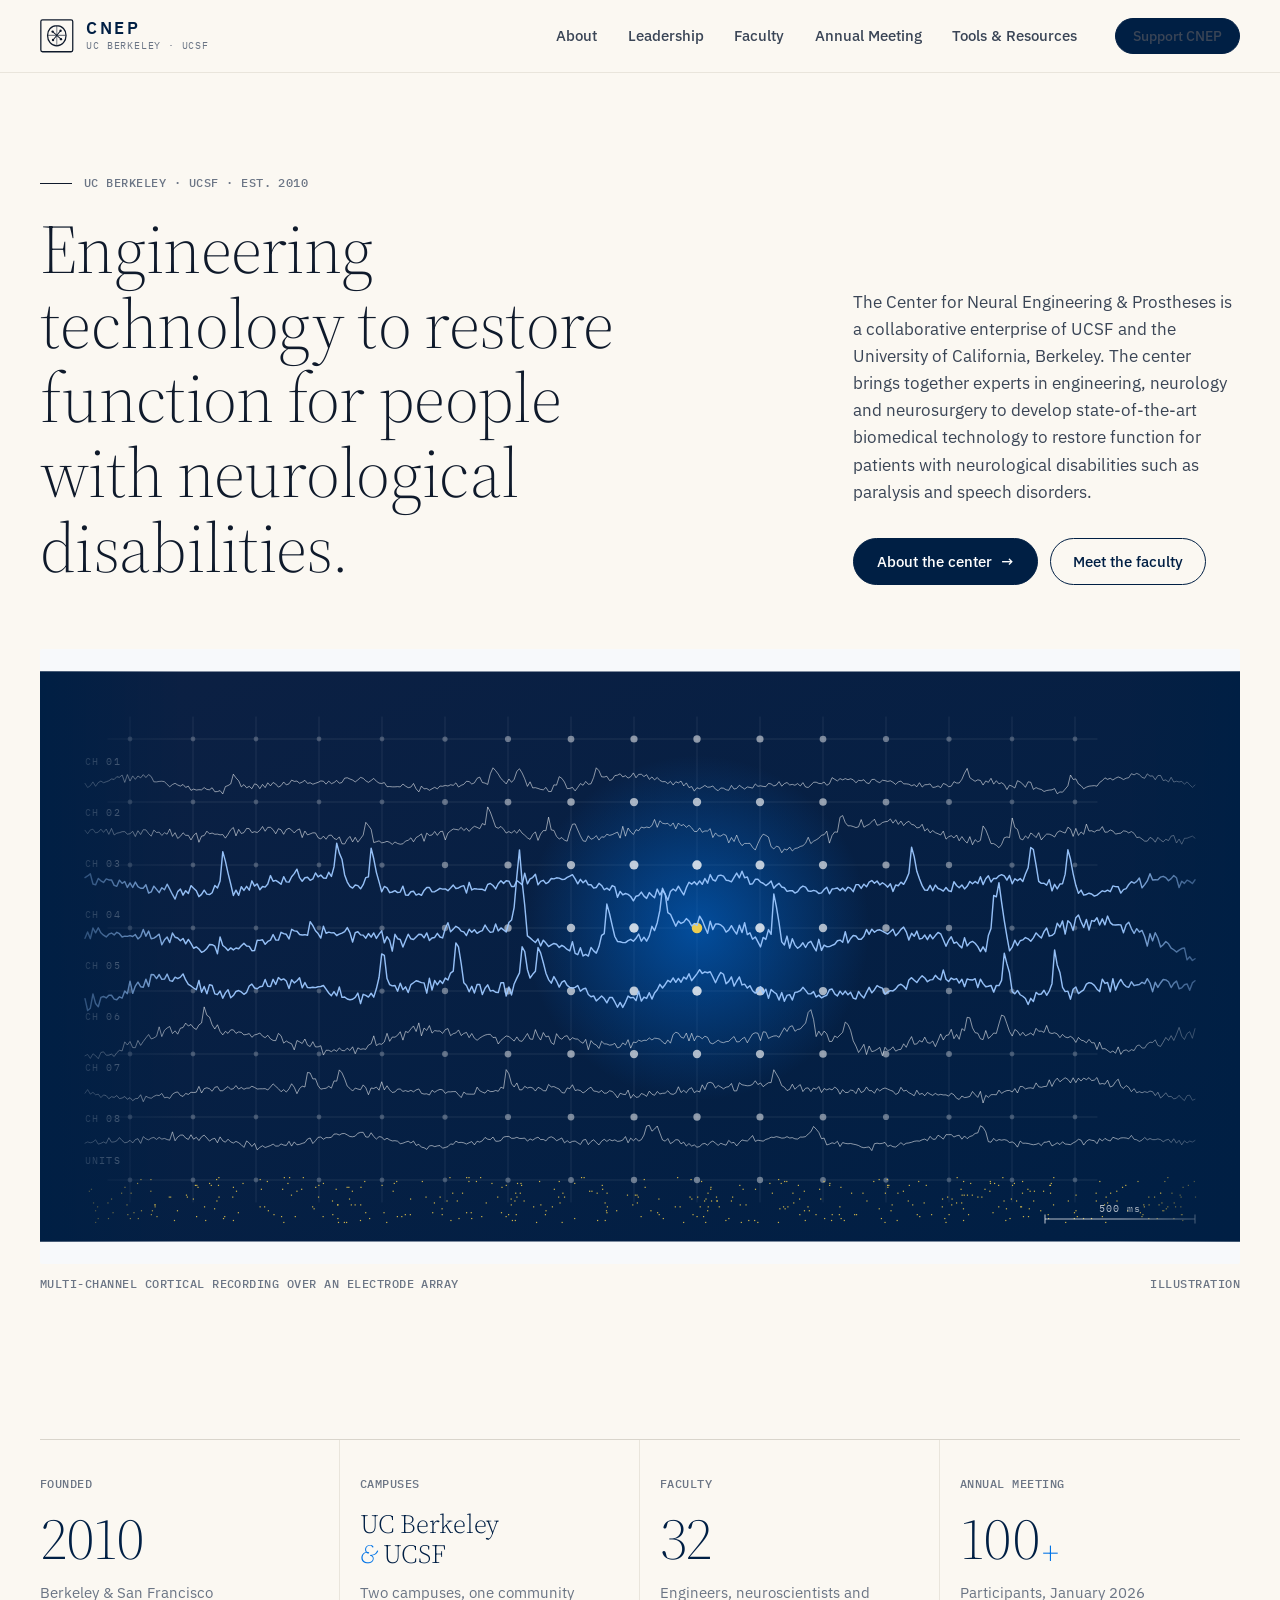
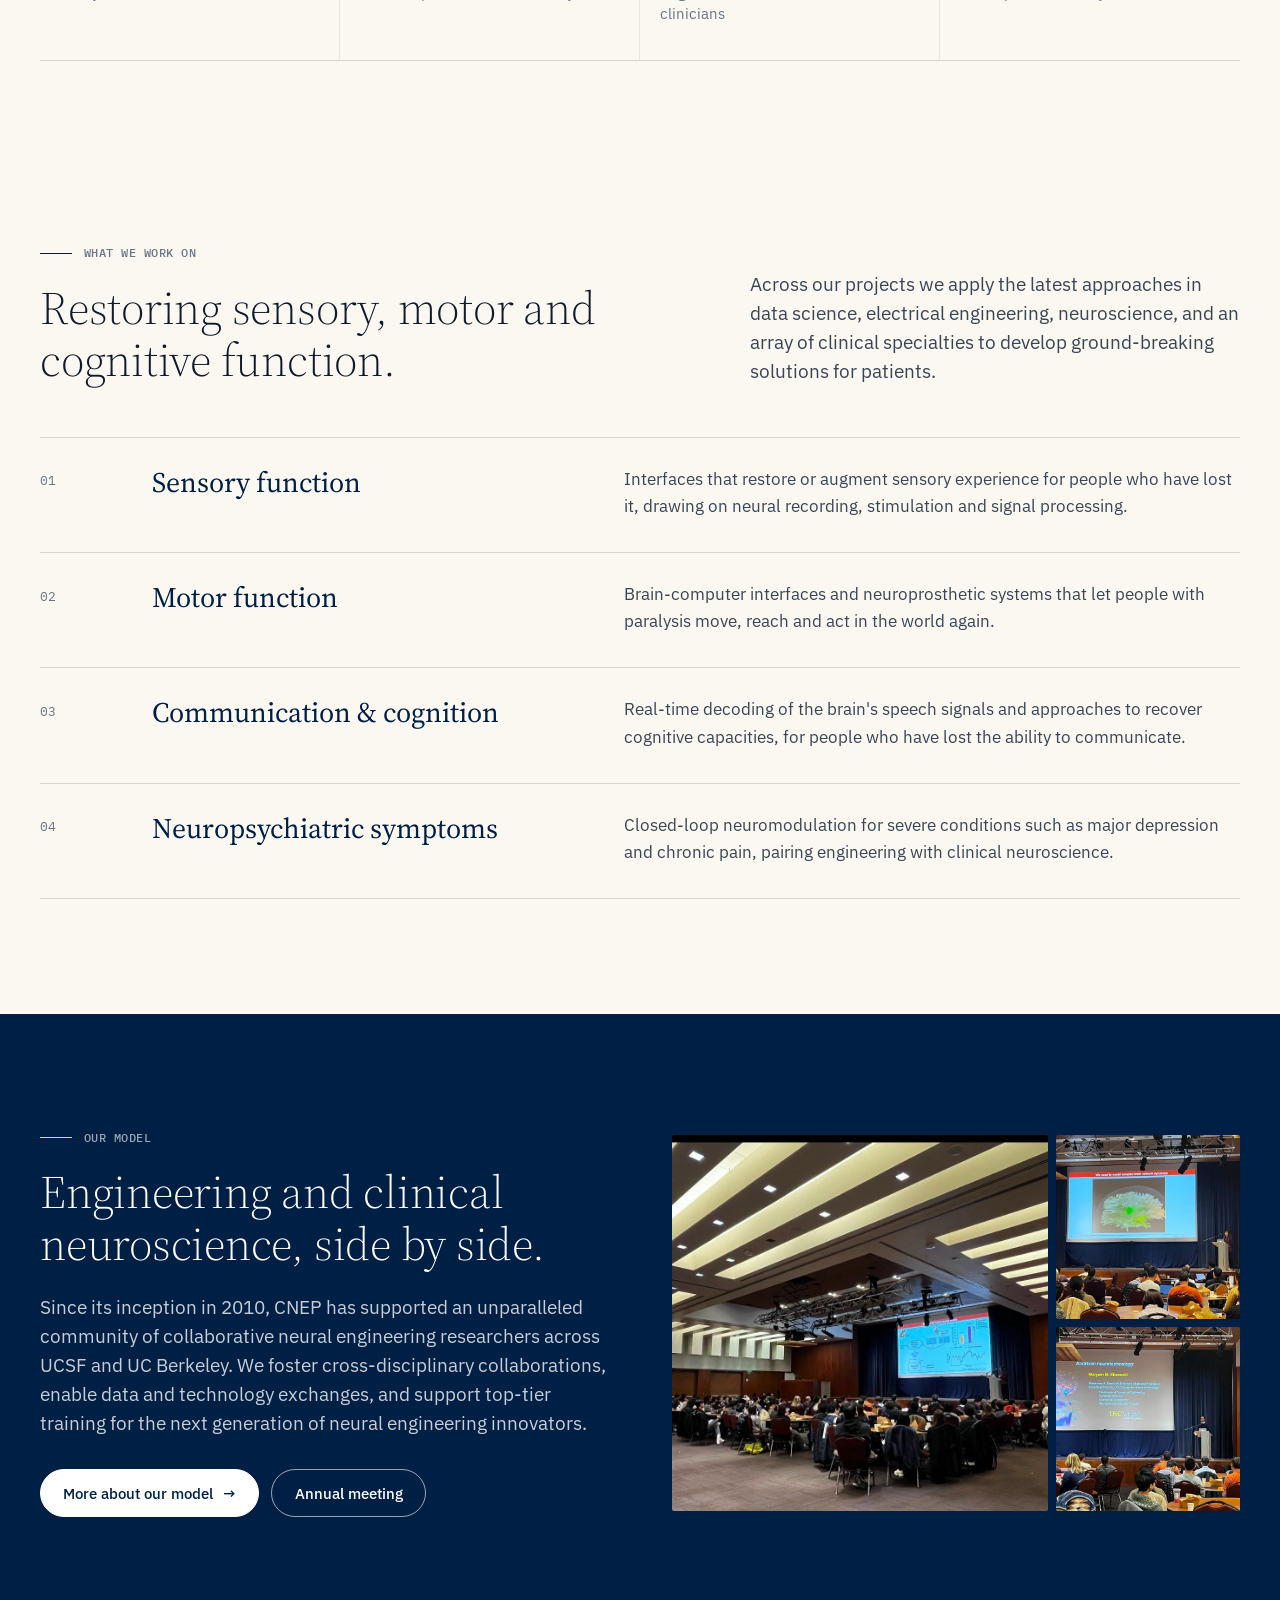
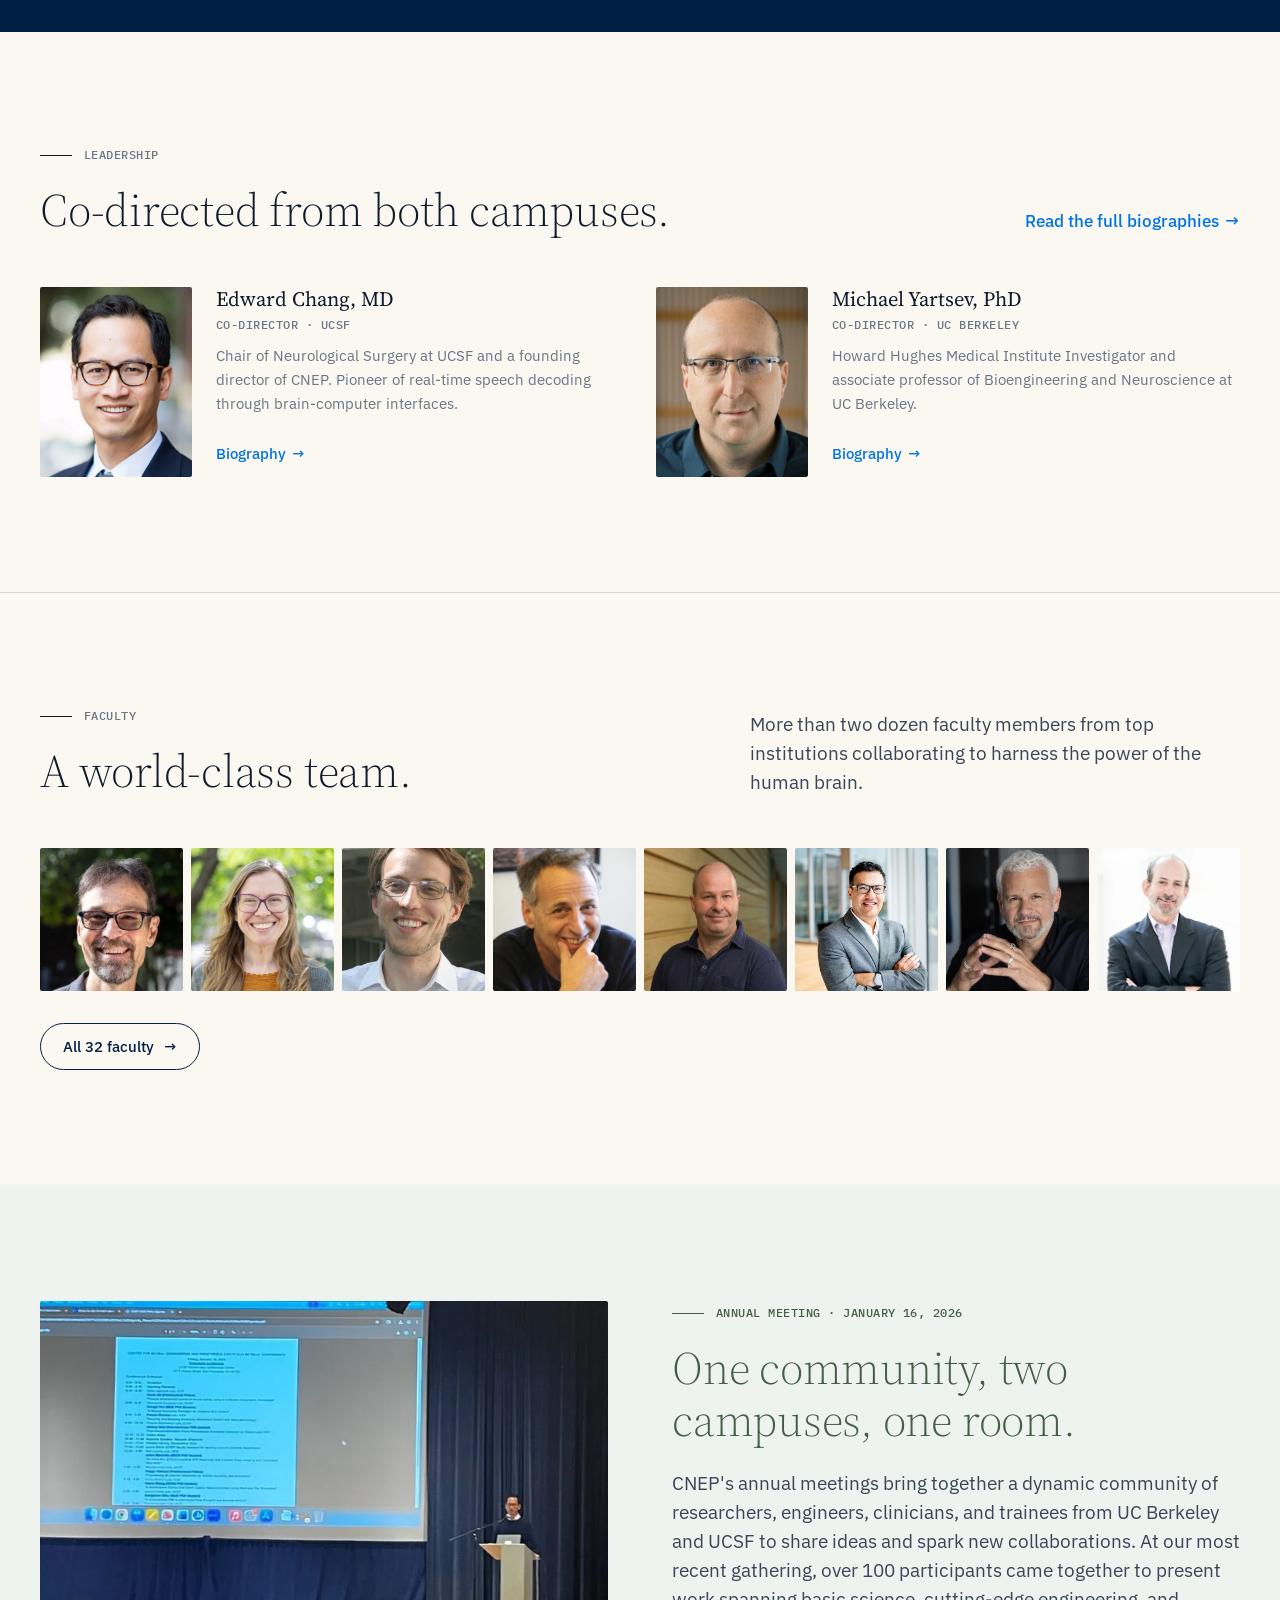
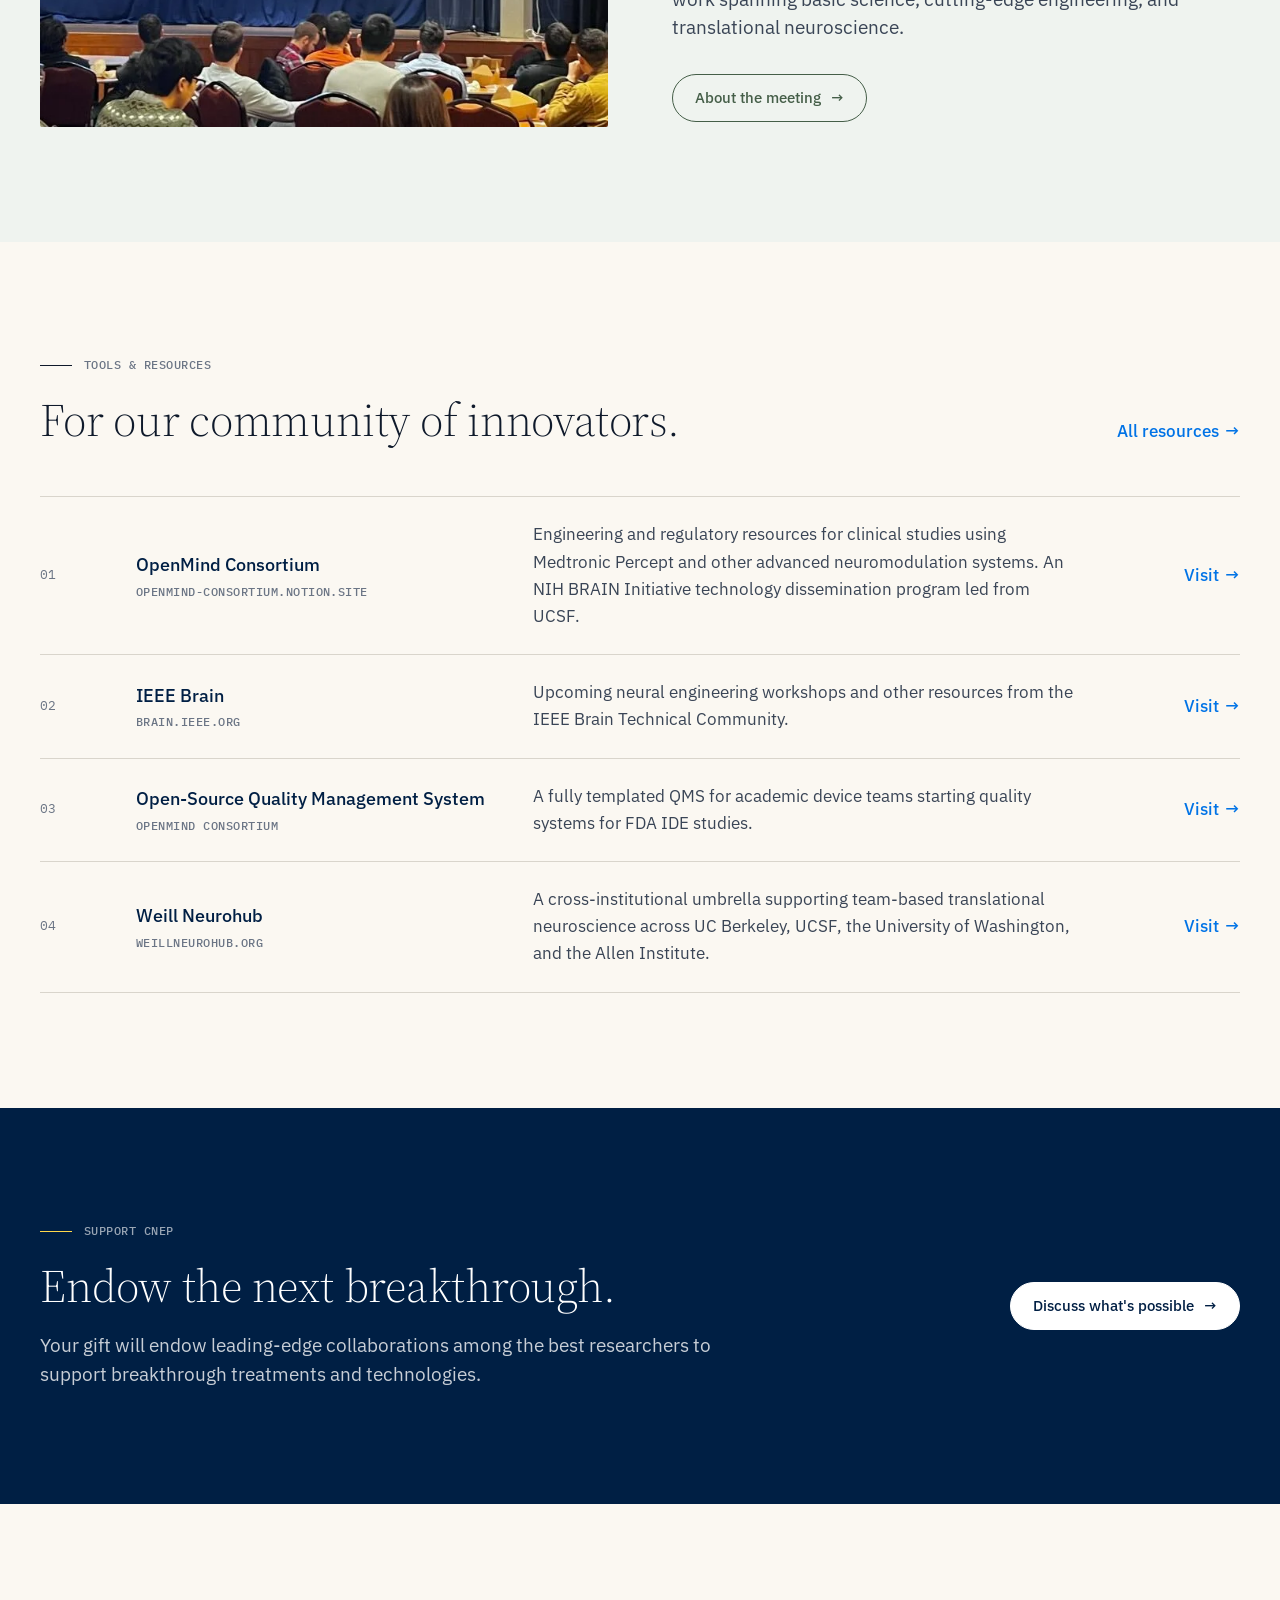
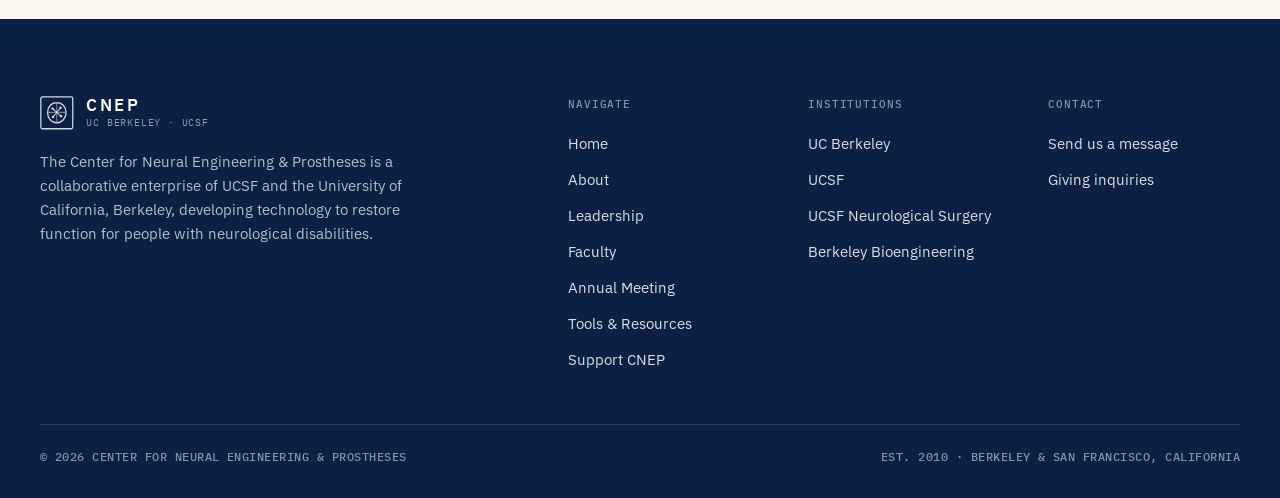
==== commit 9e2b1993: "Neural-recording hero graphic, compact leadership cards, brand files Co-Authored-By: Claude Fable 5." ====
--- a/index.html
+++ b/index.html
@@ -47,8 +47,8 @@
   </div>
   <div class="hero-media reveal">
     <figure>
-      <div class="frame"><img src="assets/img/about-participant.webp" alt="A research participant in a wheelchair watches a screen showing a digital avatar during a brain-computer interface session." width="1884" height="1266" fetchpriority="high"></div>
-      <figcaption><span class="mono">Speech neuroprosthesis research, UCSF</span><span class="mono">Photo: Noah Berger / UCSF</span></figcaption>
+      <div class="frame frame--neuro"><svg class="neuro" viewBox="0 0 1600 760" xmlns="http://www.w3.org/2000/svg" role="img" aria-labelledby="neuro-t"><title id="neuro-t">Illustration of multi-channel neural recordings over an electrode array</title><defs><linearGradient id="bg" x1="0" y1="0" x2="1" y2="1"><stop offset="0" stop-color="#0c2043"/><stop offset="1" stop-color="#001f44"/></linearGradient><linearGradient id="fade" x1="0" y1="0" x2="1" y2="0"><stop offset="0" stop-color="#001f44" stop-opacity="1"/><stop offset=".12" stop-color="#001f44" stop-opacity="0"/><stop offset=".9" stop-color="#001f44" stop-opacity="0"/><stop offset="1" stop-color="#001f44" stop-opacity="1"/></linearGradient><radialGradient id="glow" cx=".5" cy=".5" r=".5"><stop offset="0" stop-color="#0073e6" stop-opacity=".55"/><stop offset="1" stop-color="#0073e6" stop-opacity="0"/></radialGradient></defs><rect width="1600" height="760" fill="url(#bg)"/><g fill="none" stroke="#ffffff" stroke-opacity=".12" stroke-width="1"><line x1="120" y1="60" x2="120" y2="708"/><line x1="204" y1="60" x2="204" y2="708"/><line x1="288" y1="60" x2="288" y2="708"/><line x1="372" y1="60" x2="372" y2="708"/><line x1="456" y1="60" x2="456" y2="708"/><line x1="540" y1="60" x2="540" y2="708"/><line x1="624" y1="60" x2="624" y2="708"/><line x1="708" y1="60" x2="708" y2="708"/><line x1="792" y1="60" x2="792" y2="708"/><line x1="876" y1="60" x2="876" y2="708"/><line x1="960" y1="60" x2="960" y2="708"/><line x1="1044" y1="60" x2="1044" y2="708"/><line x1="1128" y1="60" x2="1128" y2="708"/><line x1="1212" y1="60" x2="1212" y2="708"/><line x1="1296" y1="60" x2="1296" y2="708"/><line x1="1380" y1="60" x2="1380" y2="708"/><line x1="90" y1="90" x2="1410" y2="90"/><line x1="90" y1="174" x2="1410" y2="174"/><line x1="90" y1="258" x2="1410" y2="258"/><line x1="90" y1="342" x2="1410" y2="342"/><line x1="90" y1="426" x2="1410" y2="426"/><line x1="90" y1="510" x2="1410" y2="510"/><line x1="90" y1="594" x2="1410" y2="594"/><line x1="90" y1="678" x2="1410" y2="678"/></g><circle cx="876" cy="342" r="230" fill="url(#glow)"/><g><circle cx="120" cy="90" r="3.2" fill="#ffffff" fill-opacity="0.22"/><circle cx="204" cy="90" r="3.2" fill="#ffffff" fill-opacity="0.22"/><circle cx="288" cy="90" r="3.2" fill="#ffffff" fill-opacity="0.22"/><circle cx="372" cy="90" r="3.2" fill="#ffffff" fill-opacity="0.22"/><circle cx="456" cy="90" r="3.2" fill="#ffffff" fill-opacity="0.22"/><circle cx="540" cy="90" r="3.5" fill="#ffffff" fill-opacity="0.28"/><circle cx="624" cy="90" r="4.1" fill="#ffffff" fill-opacity="0.38"/><circle cx="708" cy="90" r="4.5" fill="#ffffff" fill-opacity="0.46"/><circle cx="792" cy="90" r="4.8" fill="#ffffff" fill-opacity="0.52"/><circle cx="876" cy="90" r="4.9" fill="#ffffff" fill-opacity="0.54"/><circle cx="960" cy="90" r="4.8" fill="#ffffff" fill-opacity="0.52"/><circle cx="1044" cy="90" r="4.5" fill="#ffffff" fill-opacity="0.46"/><circle cx="1128" cy="90" r="4.1" fill="#ffffff" fill-opacity="0.38"/><circle cx="1212" cy="90" r="3.5" fill="#ffffff" fill-opacity="0.28"/><circle cx="1296" cy="90" r="3.2" fill="#ffffff" fill-opacity="0.22"/><circle cx="1380" cy="90" r="3.2" fill="#ffffff" fill-opacity="0.22"/><circle cx="120" cy="174" r="3.2" fill="#ffffff" fill-opacity="0.22"/><circle cx="204" cy="174" r="3.2" fill="#ffffff" fill-opacity="0.22"/><circle cx="288" cy="174" r="3.2" fill="#ffffff" fill-opacity="0.22"/><circle cx="372" cy="174" r="3.2" fill="#ffffff" fill-opacity="0.22"/><circle cx="456" cy="174" r="3.3" fill="#ffffff" fill-opacity="0.23"/><circle cx="540" cy="174" r="3.9" fill="#ffffff" fill-opacity="0.35"/><circle cx="624" cy="174" r="4.5" fill="#ffffff" fill-opacity="0.46"/><circle cx="708" cy="174" r="5.0" fill="#ffffff" fill-opacity="0.56"/><circle cx="792" cy="174" r="5.5" fill="#ffffff" fill-opacity="0.64"/><circle cx="876" cy="174" r="5.6" fill="#ffffff" fill-opacity="0.67"/><circle cx="960" cy="174" r="5.5" fill="#ffffff" fill-opacity="0.64"/><circle cx="1044" cy="174" r="5.0" fill="#ffffff" fill-opacity="0.56"/><circle cx="1128" cy="174" r="4.5" fill="#ffffff" fill-opacity="0.46"/><circle cx="1212" cy="174" r="3.9" fill="#ffffff" fill-opacity="0.35"/><circle cx="1296" cy="174" r="3.3" fill="#ffffff" fill-opacity="0.23"/><circle cx="1380" cy="174" r="3.2" fill="#ffffff" fill-opacity="0.22"/><circle cx="120" cy="258" r="3.2" fill="#ffffff" fill-opacity="0.22"/><circle cx="204" cy="258" r="3.2" fill="#ffffff" fill-opacity="0.22"/><circle cx="288" cy="258" r="3.2" fill="#ffffff" fill-opacity="0.22"/><circle cx="372" cy="258" r="3.2" fill="#ffffff" fill-opacity="0.22"/><circle cx="456" cy="258" r="3.5" fill="#ffffff" fill-opacity="0.27"/><circle cx="540" cy="258" r="4.2" fill="#ffffff" fill-opacity="0.40"/><circle cx="624" cy="258" r="4.8" fill="#ffffff" fill-opacity="0.52"/><circle cx="708" cy="258" r="5.5" fill="#ffffff" fill-opacity="0.64"/><circle cx="792" cy="258" r="6.0" fill="#ffffff" fill-opacity="0.74"/><circle cx="876" cy="258" r="6.3" fill="#ffffff" fill-opacity="0.79"/><circle cx="960" cy="258" r="6.0" fill="#ffffff" fill-opacity="0.74"/><circle cx="1044" cy="258" r="5.5" fill="#ffffff" fill-opacity="0.64"/><circle cx="1128" cy="258" r="4.8" fill="#ffffff" fill-opacity="0.52"/><circle cx="1212" cy="258" r="4.2" fill="#ffffff" fill-opacity="0.40"/><circle cx="1296" cy="258" r="3.5" fill="#ffffff" fill-opacity="0.27"/><circle cx="1380" cy="258" r="3.2" fill="#ffffff" fill-opacity="0.22"/><circle cx="120" cy="342" r="3.2" fill="#ffffff" fill-opacity="0.22"/><circle cx="204" cy="342" r="3.2" fill="#ffffff" fill-opacity="0.22"/><circle cx="288" cy="342" r="3.2" fill="#ffffff" fill-opacity="0.22"/><circle cx="372" cy="342" r="3.2" fill="#ffffff" fill-opacity="0.22"/><circle cx="456" cy="342" r="3.5" fill="#ffffff" fill-opacity="0.28"/><circle cx="540" cy="342" r="4.2" fill="#ffffff" fill-opacity="0.41"/><circle cx="624" cy="342" r="4.9" fill="#ffffff" fill-opacity="0.54"/><circle cx="708" cy="342" r="5.6" fill="#ffffff" fill-opacity="0.67"/><circle cx="792" cy="342" r="6.3" fill="#ffffff" fill-opacity="0.79"/><circle cx="876" cy="342" r="7.0" fill="#ffd74b" fill-opacity="0.92"/><circle cx="960" cy="342" r="6.3" fill="#ffffff" fill-opacity="0.79"/><circle cx="1044" cy="342" r="5.6" fill="#ffffff" fill-opacity="0.67"/><circle cx="1128" cy="342" r="4.9" fill="#ffffff" fill-opacity="0.54"/><circle cx="1212" cy="342" r="4.2" fill="#ffffff" fill-opacity="0.41"/><circle cx="1296" cy="342" r="3.5" fill="#ffffff" fill-opacity="0.28"/><circle cx="1380" cy="342" r="3.2" fill="#ffffff" fill-opacity="0.22"/><circle cx="120" cy="426" r="3.2" fill="#ffffff" fill-opacity="0.22"/><circle cx="204" cy="426" r="3.2" fill="#ffffff" fill-opacity="0.22"/><circle cx="288" cy="426" r="3.2" fill="#ffffff" fill-opacity="0.22"/><circle cx="372" cy="426" r="3.2" fill="#ffffff" fill-opacity="0.22"/><circle cx="456" cy="426" r="3.5" fill="#ffffff" fill-opacity="0.27"/><circle cx="540" cy="426" r="4.2" fill="#ffffff" fill-opacity="0.40"/><circle cx="624" cy="426" r="4.8" fill="#ffffff" fill-opacity="0.52"/><circle cx="708" cy="426" r="5.5" fill="#ffffff" fill-opacity="0.64"/><circle cx="792" cy="426" r="6.0" fill="#ffffff" fill-opacity="0.74"/><circle cx="876" cy="426" r="6.3" fill="#ffffff" fill-opacity="0.79"/><circle cx="960" cy="426" r="6.0" fill="#ffffff" fill-opacity="0.74"/><circle cx="1044" cy="426" r="5.5" fill="#ffffff" fill-opacity="0.64"/><circle cx="1128" cy="426" r="4.8" fill="#ffffff" fill-opacity="0.52"/><circle cx="1212" cy="426" r="4.2" fill="#ffffff" fill-opacity="0.40"/><circle cx="1296" cy="426" r="3.5" fill="#ffffff" fill-opacity="0.27"/><circle cx="1380" cy="426" r="3.2" fill="#ffffff" fill-opacity="0.22"/><circle cx="120" cy="510" r="3.2" fill="#ffffff" fill-opacity="0.22"/><circle cx="204" cy="510" r="3.2" fill="#ffffff" fill-opacity="0.22"/><circle cx="288" cy="510" r="3.2" fill="#ffffff" fill-opacity="0.22"/><circle cx="372" cy="510" r="3.2" fill="#ffffff" fill-opacity="0.22"/><circle cx="456" cy="510" r="3.3" fill="#ffffff" fill-opacity="0.23"/><circle cx="540" cy="510" r="3.9" fill="#ffffff" fill-opacity="0.35"/><circle cx="624" cy="510" r="4.5" fill="#ffffff" fill-opacity="0.46"/><circle cx="708" cy="510" r="5.0" fill="#ffffff" fill-opacity="0.56"/><circle cx="792" cy="510" r="5.5" fill="#ffffff" fill-opacity="0.64"/><circle cx="876" cy="510" r="5.6" fill="#ffffff" fill-opacity="0.67"/><circle cx="960" cy="510" r="5.5" fill="#ffffff" fill-opacity="0.64"/><circle cx="1044" cy="510" r="5.0" fill="#ffffff" fill-opacity="0.56"/><circle cx="1128" cy="510" r="4.5" fill="#ffffff" fill-opacity="0.46"/><circle cx="1212" cy="510" r="3.9" fill="#ffffff" fill-opacity="0.35"/><circle cx="1296" cy="510" r="3.3" fill="#ffffff" fill-opacity="0.23"/><circle cx="1380" cy="510" r="3.2" fill="#ffffff" fill-opacity="0.22"/><circle cx="120" cy="594" r="3.2" fill="#ffffff" fill-opacity="0.22"/><circle cx="204" cy="594" r="3.2" fill="#ffffff" fill-opacity="0.22"/><circle cx="288" cy="594" r="3.2" fill="#ffffff" fill-opacity="0.22"/><circle cx="372" cy="594" r="3.2" fill="#ffffff" fill-opacity="0.22"/><circle cx="456" cy="594" r="3.2" fill="#ffffff" fill-opacity="0.22"/><circle cx="540" cy="594" r="3.5" fill="#ffffff" fill-opacity="0.28"/><circle cx="624" cy="594" r="4.1" fill="#ffffff" fill-opacity="0.38"/><circle cx="708" cy="594" r="4.5" fill="#ffffff" fill-opacity="0.46"/><circle cx="792" cy="594" r="4.8" fill="#ffffff" fill-opacity="0.52"/><circle cx="876" cy="594" r="4.9" fill="#ffffff" fill-opacity="0.54"/><circle cx="960" cy="594" r="4.8" fill="#ffffff" fill-opacity="0.52"/><circle cx="1044" cy="594" r="4.5" fill="#ffffff" fill-opacity="0.46"/><circle cx="1128" cy="594" r="4.1" fill="#ffffff" fill-opacity="0.38"/><circle cx="1212" cy="594" r="3.5" fill="#ffffff" fill-opacity="0.28"/><circle cx="1296" cy="594" r="3.2" fill="#ffffff" fill-opacity="0.22"/><circle cx="1380" cy="594" r="3.2" fill="#ffffff" fill-opacity="0.22"/><circle cx="120" cy="678" r="3.2" fill="#ffffff" fill-opacity="0.22"/><circle cx="204" cy="678" r="3.2" fill="#ffffff" fill-opacity="0.22"/><circle cx="288" cy="678" r="3.2" fill="#ffffff" fill-opacity="0.22"/><circle cx="372" cy="678" r="3.2" fill="#ffffff" fill-opacity="0.22"/><circle cx="456" cy="678" r="3.2" fill="#ffffff" fill-opacity="0.22"/><circle cx="540" cy="678" r="3.2" fill="#ffffff" fill-opacity="0.22"/><circle cx="624" cy="678" r="3.5" fill="#ffffff" fill-opacity="0.28"/><circle cx="708" cy="678" r="3.9" fill="#ffffff" fill-opacity="0.35"/><circle cx="792" cy="678" r="4.2" fill="#ffffff" fill-opacity="0.40"/><circle cx="876" cy="678" r="4.2" fill="#ffffff" fill-opacity="0.41"/><circle cx="960" cy="678" r="4.2" fill="#ffffff" fill-opacity="0.40"/><circle cx="1044" cy="678" r="3.9" fill="#ffffff" fill-opacity="0.35"/><circle cx="1128" cy="678" r="3.5" fill="#ffffff" fill-opacity="0.28"/><circle cx="1212" cy="678" r="3.2" fill="#ffffff" fill-opacity="0.22"/><circle cx="1296" cy="678" r="3.2" fill="#ffffff" fill-opacity="0.22"/><circle cx="1380" cy="678" r="3.2" fill="#ffffff" fill-opacity="0.22"/></g><g fill="none" stroke-linecap="round" stroke-linejoin="round"><path d="M60.0,149.2 L63.5,154.7 L67.1,152.3 L70.6,147.2 L74.1,153.1 L77.7,148.1 L81.2,146.1 L84.7,148.3 L88.3,147.0 L91.8,145.7 L95.3,143.3 L98.9,143.9 L102.4,140.3 L105.9,141.1 L109.5,138.0 L113.0,147.9 L116.5,137.4 L120.0,146.1 L123.6,139.2 L127.1,143.8 L130.6,139.3 L134.2,141.8 L137.7,137.5 L141.2,141.4 L144.8,137.4 L148.3,140.1 L151.8,147.1 L155.4,147.2 L158.9,146.6 L162.4,146.3 L166.0,146.9 L169.5,150.6 L173.0,153.7 L176.6,150.7 L180.1,149.1 L183.6,151.3 L187.2,152.8 L190.7,150.6 L194.2,154.5 L197.8,152.9 L201.3,158.5 L204.8,156.8 L208.4,158.1 L211.9,157.6 L215.4,157.8 L218.9,154.8 L222.5,157.3 L226.0,157.7 L229.5,155.0 L233.1,160.3 L236.6,160.1 L240.1,158.8 L243.7,163.3 L247.2,153.4 L250.7,152.1 L254.3,149.9 L257.8,136.9 L261.3,141.8 L264.9,145.7 L268.4,153.8 L271.9,150.8 L275.5,155.1 L279.0,153.1 L282.5,156.3 L286.1,149.8 L289.6,151.1 L293.1,156.2 L296.7,150.5 L300.2,154.8 L303.7,148.4 L307.3,152.5 L310.8,148.0 L314.3,150.0 L317.9,154.2 L321.4,152.2 L324.9,147.3 L328.4,151.2 L332.0,149.8 L335.5,144.8 L339.0,146.5 L342.6,146.1 L346.1,149.0 L349.6,147.5 L353.2,145.1 L356.7,149.2 L360.2,148.3 L363.8,150.3 L367.3,149.0 L370.8,147.8 L374.4,145.9 L377.9,146.3 L381.4,150.2 L385.0,146.1 L388.5,149.5 L392.0,148.1 L395.6,145.2 L399.1,149.0 L402.6,148.0 L406.2,142.2 L409.7,141.7 L413.2,143.3 L416.8,144.7 L420.3,147.2 L423.8,144.5 L427.4,141.2 L430.9,142.4 L434.4,145.8 L437.9,147.8 L441.5,145.3 L445.0,142.5 L448.5,146.3 L452.1,148.8 L455.6,149.3 L459.1,148.1 L462.7,153.6 L466.2,153.4 L469.7,153.8 L473.3,153.8 L476.8,153.5 L480.3,153.9 L483.9,150.0 L487.4,152.8 L490.9,154.9 L494.5,154.1 L498.0,149.3 L501.5,156.5 L505.1,160.5 L508.6,152.8 L512.1,156.5 L515.7,156.0 L519.2,158.4 L522.7,156.4 L526.3,154.4 L529.8,156.5 L533.3,152.7 L536.8,153.0 L540.4,151.9 L543.9,152.7 L547.4,151.0 L551.0,151.8 L554.5,148.5 L558.0,154.1 L561.6,151.8 L565.1,150.4 L568.6,146.4 L572.2,146.8 L575.7,150.0 L579.2,148.5 L582.8,142.4 L586.3,140.8 L589.8,148.0 L593.4,148.8 L596.9,150.6 L600.4,136.3 L604.0,128.4 L607.5,132.2 L611.0,136.8 L614.6,142.8 L618.1,146.0 L621.6,149.9 L625.2,143.3 L628.7,147.8 L632.2,143.8 L635.8,133.1 L639.3,129.7 L642.8,135.3 L646.3,143.1 L649.9,153.2 L653.4,147.1 L656.9,155.2 L660.5,154.9 L664.0,155.9 L667.5,157.2 L671.1,157.8 L674.6,154.5 L678.1,160.1 L681.7,160.0 L685.2,151.2 L688.7,151.5 L692.3,140.2 L695.8,142.5 L699.3,147.5 L702.9,156.2 L706.4,155.9 L709.9,154.5 L713.5,159.2 L717.0,154.5 L720.5,149.4 L724.1,151.7 L727.6,146.6 L731.1,150.4 L734.7,149.7 L738.2,141.2 L741.7,128.4 L745.3,132.3 L748.8,140.4 L752.3,140.7 L755.8,139.7 L759.4,145.3 L762.9,144.1 L766.4,138.8 L770.0,138.2 L773.5,136.4 L777.0,140.6 L780.6,138.9 L784.1,142.1 L787.6,140.3 L791.2,135.2 L794.7,141.7 L798.2,137.2 L801.8,137.0 L805.3,140.1 L808.8,137.6 L812.4,143.8 L815.9,140.6 L819.4,144.5 L823.0,141.3 L826.5,145.2 L830.0,146.9 L833.6,146.8 L837.1,149.5 L840.6,146.5 L844.2,151.4 L847.7,147.0 L851.2,148.5 L854.7,146.1 L858.3,152.6 L861.8,148.5 L865.3,154.8 L868.9,153.4 L872.4,159.5 L875.9,155.0 L879.5,156.3 L883.0,154.3 L886.5,151.9 L890.1,154.3 L893.6,154.1 L897.1,152.6 L900.7,156.9 L904.2,158.9 L907.7,155.3 L911.3,155.6 L914.8,157.7 L918.3,158.4 L921.9,151.9 L925.4,156.8 L928.9,155.8 L932.5,151.7 L936.0,154.4 L939.5,156.7 L943.1,153.9 L946.6,154.6 L950.1,155.5 L953.7,149.9 L957.2,153.1 L960.7,152.4 L964.2,153.2 L967.8,153.6 L971.3,149.2 L974.8,149.9 L978.4,152.6 L981.9,151.4 L985.4,146.8 L989.0,152.9 L992.5,149.5 L996.0,148.0 L999.6,151.3 L1003.1,150.5 L1006.6,151.7 L1010.2,149.4 L1013.7,152.7 L1017.2,148.2 L1020.8,154.0 L1024.3,154.6 L1027.8,151.5 L1031.4,147.7 L1034.9,147.6 L1038.4,149.2 L1042.0,149.5 L1045.5,147.3 L1049.0,151.7 L1052.6,149.6 L1056.1,141.5 L1059.6,143.7 L1063.2,145.9 L1066.7,142.8 L1070.2,144.5 L1073.7,142.8 L1077.3,144.3 L1080.8,143.0 L1084.3,144.4 L1087.9,148.4 L1091.4,145.1 L1094.9,145.7 L1098.5,144.3 L1102.0,148.5 L1105.5,149.4 L1109.1,144.0 L1112.6,143.8 L1116.1,146.7 L1119.7,148.2 L1123.2,145.0 L1126.7,145.5 L1130.3,146.6 L1133.8,145.7 L1137.3,147.7 L1140.9,150.6 L1144.4,147.1 L1147.9,146.1 L1151.5,149.8 L1155.0,149.8 L1158.5,150.3 L1162.1,152.3 L1165.6,150.9 L1169.1,153.7 L1172.6,148.3 L1176.2,154.1 L1179.7,151.0 L1183.2,150.8 L1186.8,149.9 L1190.3,154.6 L1193.8,154.1 L1197.4,152.5 L1200.9,154.9 L1204.4,149.3 L1208.0,150.7 L1211.5,153.6 L1215.0,152.9 L1218.6,146.9 L1222.1,148.7 L1225.6,148.7 L1229.2,143.7 L1232.7,135.5 L1236.2,129.2 L1239.8,141.6 L1243.3,144.1 L1246.8,146.4 L1250.4,144.4 L1253.9,145.3 L1257.4,151.4 L1261.0,145.9 L1264.5,147.8 L1268.0,142.4 L1271.6,150.2 L1275.1,145.6 L1278.6,149.8 L1282.1,148.3 L1285.7,150.8 L1289.2,157.4 L1292.7,151.5 L1296.3,153.0 L1299.8,155.4 L1303.3,145.6 L1306.9,147.3 L1310.4,150.1 L1313.9,154.4 L1317.5,147.1 L1321.0,147.7 L1324.5,157.2 L1328.1,154.8 L1331.6,156.4 L1335.1,157.3 L1338.7,160.0 L1342.2,158.7 L1345.7,158.1 L1349.3,157.8 L1352.8,156.1 L1356.3,163.0 L1359.9,160.6 L1363.4,160.9 L1366.9,156.8 L1370.5,152.5 L1374.0,138.0 L1377.5,144.0 L1381.1,143.2 L1384.6,149.9 L1388.1,152.2 L1391.6,156.4 L1395.2,154.2 L1398.7,152.9 L1402.2,152.5 L1405.8,152.2 L1409.3,152.9 L1412.8,148.0 L1416.4,145.5 L1419.9,141.8 L1423.4,143.8 L1427.0,142.4 L1430.5,144.7 L1434.0,142.3 L1437.6,140.6 L1441.1,141.9 L1444.6,144.1 L1448.2,142.3 L1451.7,141.6 L1455.2,136.3 L1458.8,137.8 L1462.3,135.8 L1465.8,137.5 L1469.4,141.1 L1472.9,142.4 L1476.4,136.5 L1480.0,139.5 L1483.5,139.2 L1487.0,144.3 L1490.5,138.8 L1494.1,138.6 L1497.6,145.4 L1501.1,144.5 L1504.7,147.3 L1508.2,141.0 L1511.7,147.4 L1515.3,146.3 L1518.8,147.3 L1522.3,146.5 L1525.9,150.3 L1529.4,147.2 L1532.9,150.9 L1536.5,154.5 L1540.0,151.3" stroke="#ffffff" stroke-opacity="0.55" stroke-width="1.3"/><text x="60" y="124" font-family="IBM Plex Mono, monospace" font-size="13" letter-spacing="1.5" fill="#ffffff" fill-opacity=".45">CH 01</text><path d="M60.0,211.7 L63.5,216.3 L67.1,211.2 L70.6,210.3 L74.1,215.2 L77.7,214.2 L81.2,210.2 L84.7,214.5 L88.3,210.1 L91.8,217.2 L95.3,209.2 L98.9,218.0 L102.4,215.6 L105.9,214.9 L109.5,213.6 L113.0,213.5 L116.5,216.9 L120.0,216.3 L123.6,213.1 L127.1,220.1 L130.6,212.3 L134.2,217.4 L137.7,210.9 L141.2,211.2 L144.8,216.1 L148.3,219.6 L151.8,211.4 L155.4,214.7 L158.9,214.2 L162.4,218.6 L166.0,215.0 L169.5,216.9 L173.0,209.9 L176.6,219.9 L180.1,214.9 L183.6,222.6 L187.2,219.8 L190.7,215.0 L194.2,218.4 L197.8,218.5 L201.3,224.6 L204.8,218.6 L208.4,215.3 L211.9,227.7 L215.4,219.5 L218.9,218.8 L222.5,212.9 L226.0,216.4 L229.5,215.4 L233.1,217.0 L236.6,216.8 L240.1,217.8 L243.7,217.4 L247.2,222.2 L250.7,217.1 L254.3,211.0 L257.8,208.0 L261.3,219.2 L264.9,210.5 L268.4,216.0 L271.9,214.8 L275.5,209.2 L279.0,209.5 L282.5,214.8 L286.1,213.6 L289.6,214.7 L293.1,211.8 L296.7,206.7 L300.2,213.0 L303.7,207.8 L307.3,207.8 L310.8,210.9 L314.3,216.4 L317.9,209.6 L321.4,211.1 L324.9,217.1 L328.4,210.8 L332.0,209.0 L335.5,211.4 L339.0,215.3 L342.6,211.5 L346.1,209.9 L349.6,221.4 L353.2,212.7 L356.7,217.9 L360.2,216.5 L363.8,215.1 L367.3,215.2 L370.8,221.6 L374.4,223.3 L377.9,219.5 L381.4,223.7 L385.0,218.5 L388.5,218.1 L392.0,222.6 L395.6,224.1 L399.1,220.5 L402.6,229.6 L406.2,230.0 L409.7,223.7 L413.2,219.9 L416.8,227.2 L420.3,221.1 L423.8,227.6 L427.4,222.8 L430.9,218.1 L434.4,201.1 L437.9,205.4 L441.5,210.4 L445.0,228.1 L448.5,227.0 L452.1,225.8 L455.6,228.5 L459.1,227.8 L462.7,226.4 L466.2,227.8 L469.7,230.5 L473.3,227.3 L476.8,229.3 L480.3,230.3 L483.9,229.7 L487.4,226.0 L490.9,225.1 L494.5,221.8 L498.0,227.1 L501.5,221.4 L505.1,219.3 L508.6,216.5 L512.1,226.4 L515.7,215.4 L519.2,218.6 L522.7,218.0 L526.3,213.3 L529.8,218.5 L533.3,213.7 L536.8,212.9 L540.4,224.6 L543.9,215.4 L547.4,212.5 L551.0,210.0 L554.5,210.6 L558.0,211.2 L561.6,207.8 L565.1,212.0 L568.6,209.0 L572.2,213.2 L575.7,209.1 L579.2,206.4 L582.8,207.8 L586.3,209.6 L589.8,202.7 L593.4,204.7 L596.9,180.6 L600.4,187.3 L604.0,197.3 L607.5,207.4 L611.0,209.0 L614.6,206.6 L618.1,210.3 L621.6,215.4 L625.2,213.4 L628.7,215.5 L632.2,212.0 L635.8,215.6 L639.3,210.6 L642.8,215.5 L646.3,218.3 L649.9,221.8 L653.4,223.9 L656.9,217.4 L660.5,213.8 L664.0,225.2 L667.5,216.7 L671.1,212.1 L674.6,212.2 L678.1,194.2 L681.7,211.3 L685.2,211.9 L688.7,219.9 L692.3,223.3 L695.8,221.4 L699.3,225.0 L702.9,226.2 L706.4,213.4 L709.9,203.7 L713.5,203.2 L717.0,211.3 L720.5,219.1 L724.1,225.8 L727.6,226.6 L731.1,219.0 L734.7,223.7 L738.2,222.3 L741.7,218.8 L745.3,224.8 L748.8,220.4 L752.3,221.0 L755.8,216.9 L759.4,218.5 L762.9,217.5 L766.4,215.8 L770.0,214.2 L773.5,222.2 L777.0,206.4 L780.6,219.6 L784.1,208.7 L787.6,213.9 L791.2,217.3 L794.7,210.9 L798.2,212.3 L801.8,207.4 L805.3,208.6 L808.8,207.4 L812.4,208.2 L815.9,205.5 L819.4,197.3 L823.0,207.8 L826.5,199.0 L830.0,202.3 L833.6,203.1 L837.1,202.4 L840.6,206.2 L844.2,201.9 L847.7,209.8 L851.2,202.0 L854.7,205.5 L858.3,204.1 L861.8,207.8 L865.3,205.0 L868.9,208.5 L872.4,213.2 L875.9,213.4 L879.5,208.5 L883.0,214.4 L886.5,212.6 L890.1,212.7 L893.6,209.5 L897.1,221.4 L900.7,215.2 L904.2,219.2 L907.7,219.4 L911.3,217.0 L914.8,218.5 L918.3,228.5 L921.9,221.3 L925.4,226.7 L928.9,218.1 L932.5,227.2 L936.0,232.2 L939.5,229.2 L943.1,229.3 L946.6,229.1 L950.1,234.4 L953.7,238.1 L957.2,229.4 L960.7,221.9 L964.2,216.9 L967.8,218.5 L971.3,220.8 L974.8,233.5 L978.4,236.6 L981.9,232.9 L985.4,234.2 L989.0,241.7 L992.5,236.6 L996.0,238.1 L999.6,234.1 L1003.1,239.3 L1006.6,236.0 L1010.2,235.3 L1013.7,233.3 L1017.2,232.3 L1020.8,228.9 L1024.3,221.0 L1027.8,229.5 L1031.4,226.3 L1034.9,224.5 L1038.4,222.2 L1042.0,218.3 L1045.5,217.6 L1049.0,212.8 L1052.6,228.8 L1056.1,218.6 L1059.6,213.9 L1063.2,214.3 L1066.7,194.3 L1070.2,192.1 L1073.7,201.4 L1077.3,205.8 L1080.8,205.7 L1084.3,206.7 L1087.9,208.1 L1091.4,207.1 L1094.9,197.4 L1098.5,207.7 L1102.0,205.5 L1105.5,203.8 L1109.1,200.4 L1112.6,196.9 L1116.1,205.0 L1119.7,204.2 L1123.2,201.4 L1126.7,200.3 L1130.3,199.8 L1133.8,196.6 L1137.3,202.2 L1140.9,197.6 L1144.4,203.9 L1147.9,199.4 L1151.5,205.4 L1155.0,201.6 L1158.5,199.7 L1162.1,203.9 L1165.6,204.6 L1169.1,208.5 L1172.6,208.0 L1176.2,203.7 L1179.7,212.7 L1183.2,209.5 L1186.8,215.1 L1190.3,212.1 L1193.8,214.9 L1197.4,216.3 L1200.9,218.0 L1204.4,212.8 L1208.0,223.5 L1211.5,220.4 L1215.0,218.9 L1218.6,221.9 L1222.1,218.0 L1225.6,225.7 L1229.2,220.1 L1232.7,225.3 L1236.2,228.8 L1239.8,220.2 L1243.3,231.0 L1246.8,224.2 L1250.4,227.3 L1253.9,225.2 L1257.4,205.9 L1261.0,211.0 L1264.5,219.9 L1268.0,229.4 L1271.6,229.5 L1275.1,231.7 L1278.6,235.0 L1282.1,230.6 L1285.7,221.7 L1289.2,220.6 L1292.7,221.4 L1296.3,195.3 L1299.8,208.0 L1303.3,210.5 L1306.9,223.0 L1310.4,224.5 L1313.9,219.2 L1317.5,222.6 L1321.0,215.3 L1324.5,217.8 L1328.1,221.4 L1331.6,214.9 L1335.1,224.6 L1338.7,220.2 L1342.2,216.8 L1345.7,216.9 L1349.3,218.3 L1352.8,220.7 L1356.3,214.6 L1359.9,212.4 L1363.4,214.1 L1366.9,215.4 L1370.5,207.6 L1374.0,210.1 L1377.5,219.9 L1381.1,209.2 L1384.6,218.6 L1388.1,213.9 L1391.6,217.1 L1395.2,203.5 L1398.7,212.7 L1402.2,212.3 L1405.8,214.0 L1409.3,211.6 L1412.8,211.7 L1416.4,206.8 L1419.9,214.3 L1423.4,214.0 L1427.0,211.3 L1430.5,212.7 L1434.0,216.8 L1437.6,216.0 L1441.1,215.5 L1444.6,212.5 L1448.2,213.0 L1451.7,215.3 L1455.2,213.4 L1458.8,215.8 L1462.3,221.4 L1465.8,220.9 L1469.4,223.4 L1472.9,226.2 L1476.4,226.2 L1480.0,221.2 L1483.5,223.1 L1487.0,227.6 L1490.5,221.2 L1494.1,224.8 L1497.6,227.1 L1501.1,223.7 L1504.7,225.5 L1508.2,219.5 L1511.7,218.6 L1515.3,228.7 L1518.8,223.4 L1522.3,230.3 L1525.9,222.4 L1529.4,222.3 L1532.9,220.9 L1536.5,219.4 L1540.0,222.2" stroke="#ffffff" stroke-opacity="0.55" stroke-width="1.3"/><text x="60" y="192" font-family="IBM Plex Mono, monospace" font-size="13" letter-spacing="1.5" fill="#ffffff" fill-opacity=".45">CH 02</text><path d="M60.0,274.8 L63.5,272.6 L67.1,269.8 L70.6,283.3 L74.1,284.5 L77.7,275.9 L81.2,279.1 L84.7,281.3 L88.3,276.5 L91.8,277.9 L95.3,277.8 L98.9,285.2 L102.4,286.4 L105.9,278.2 L109.5,282.5 L113.0,280.0 L116.5,287.9 L120.0,281.9 L123.6,288.0 L127.1,280.8 L130.6,286.9 L134.2,289.0 L137.7,288.9 L141.2,284.4 L144.8,295.3 L148.3,293.9 L151.8,286.2 L155.4,290.5 L158.9,294.9 L162.4,288.3 L166.0,291.0 L169.5,283.6 L173.0,290.1 L176.6,297.3 L180.1,303.5 L183.6,293.5 L187.2,290.0 L190.7,298.2 L194.2,292.2 L197.8,296.0 L201.3,285.5 L204.8,288.9 L208.4,292.3 L211.9,300.2 L215.4,297.2 L218.9,291.5 L222.5,296.8 L226.0,297.4 L229.5,295.0 L233.1,285.3 L236.6,288.7 L240.1,279.3 L243.7,240.2 L247.2,252.8 L250.7,268.8 L254.3,283.3 L257.8,298.6 L261.3,291.5 L264.9,298.5 L268.4,287.0 L271.9,291.9 L275.5,286.5 L279.0,291.5 L282.5,279.1 L286.1,286.1 L289.6,283.2 L293.1,291.1 L296.7,286.7 L300.2,287.5 L303.7,283.3 L307.3,272.1 L310.8,279.6 L314.3,278.5 L317.9,280.9 L321.4,283.7 L324.9,273.5 L328.4,280.5 L332.0,280.8 L335.5,273.7 L339.0,269.5 L342.6,263.5 L346.1,274.9 L349.6,279.6 L353.2,275.0 L356.7,274.4 L360.2,278.4 L363.8,276.6 L367.3,268.6 L370.8,273.9 L374.4,271.4 L377.9,275.4 L381.4,275.8 L385.0,267.7 L388.5,273.3 L392.0,260.5 L395.6,229.0 L399.1,242.2 L402.6,250.3 L406.2,271.2 L409.7,280.8 L413.2,286.5 L416.8,288.8 L420.3,284.6 L423.8,285.5 L427.4,289.7 L430.9,284.2 L434.4,274.8 L437.9,273.9 L441.5,235.6 L445.0,249.7 L448.5,267.8 L452.1,280.5 L455.6,293.6 L459.1,286.6 L462.7,288.5 L466.2,294.9 L469.7,294.0 L473.3,292.2 L476.8,294.8 L480.3,294.1 L483.9,286.2 L487.4,297.9 L490.9,298.3 L494.5,293.6 L498.0,293.0 L501.5,298.1 L505.1,296.4 L508.6,298.5 L512.1,291.9 L515.7,287.9 L519.2,288.0 L522.7,293.8 L526.3,293.6 L529.8,291.5 L533.3,289.1 L536.8,290.2 L540.4,289.8 L543.9,292.2 L547.4,288.7 L551.0,284.8 L554.5,289.3 L558.0,288.6 L561.6,286.5 L565.1,285.5 L568.6,295.5 L572.2,281.1 L575.7,291.3 L579.2,289.6 L582.8,290.1 L586.3,290.3 L589.8,290.4 L593.4,292.3 L596.9,284.0 L600.4,282.6 L604.0,285.4 L607.5,289.9 L611.0,283.0 L614.6,279.0 L618.1,282.5 L621.6,279.0 L625.2,279.5 L628.7,286.7 L632.2,286.7 L635.8,278.8 L639.3,281.3 L642.8,284.4 L646.3,268.9 L649.9,283.1 L653.4,276.5 L656.9,274.7 L660.5,270.3 L664.0,284.4 L667.5,279.8 L671.1,278.4 L674.6,282.8 L678.1,280.7 L681.7,276.0 L685.2,276.5 L688.7,275.1 L692.3,275.5 L695.8,277.3 L699.3,277.1 L702.9,274.5 L706.4,272.9 L709.9,270.9 L713.5,276.4 L717.0,283.1 L720.5,277.1 L724.1,281.6 L727.6,278.2 L731.1,284.4 L734.7,284.3 L738.2,288.8 L741.7,288.0 L745.3,282.5 L748.8,285.3 L752.3,291.0 L755.8,288.9 L759.4,291.6 L762.9,285.4 L766.4,287.3 L770.0,301.0 L773.5,293.2 L777.0,297.7 L780.6,296.0 L784.1,297.2 L787.6,300.0 L791.2,305.8 L794.7,299.6 L798.2,298.6 L801.8,294.1 L805.3,299.5 L808.8,302.5 L812.4,294.8 L815.9,298.6 L819.4,301.6 L823.0,290.1 L826.5,298.0 L830.0,291.6 L833.6,297.0 L837.1,304.9 L840.6,293.4 L844.2,290.0 L847.7,292.6 L851.2,286.2 L854.7,292.2 L858.3,297.9 L861.8,288.2 L865.3,281.0 L868.9,283.6 L872.4,280.3 L875.9,284.3 L879.5,279.2 L883.0,283.8 L886.5,276.0 L890.1,282.3 L893.6,270.8 L897.1,277.7 L900.7,279.3 L904.2,272.4 L907.7,271.5 L911.3,272.9 L914.8,278.3 L918.3,278.7 L921.9,280.4 L925.4,274.5 L928.9,268.8 L932.5,275.1 L936.0,266.2 L939.5,275.0 L943.1,273.9 L946.6,283.8 L950.1,283.0 L953.7,277.1 L957.2,276.9 L960.7,280.8 L964.2,282.3 L967.8,285.4 L971.3,282.9 L974.8,279.3 L978.4,289.1 L981.9,285.1 L985.4,282.5 L989.0,287.3 L992.5,288.4 L996.0,293.1 L999.6,292.3 L1003.1,292.2 L1006.6,295.4 L1010.2,293.4 L1013.7,288.5 L1017.2,286.1 L1020.8,287.6 L1024.3,292.7 L1027.8,293.1 L1031.4,291.9 L1034.9,292.8 L1038.4,296.0 L1042.0,295.1 L1045.5,290.6 L1049.0,287.6 L1052.6,296.4 L1056.1,290.1 L1059.6,289.5 L1063.2,288.6 L1066.7,292.0 L1070.2,288.8 L1073.7,292.6 L1077.3,287.6 L1080.8,289.2 L1084.3,293.5 L1087.9,284.2 L1091.4,284.2 L1094.9,289.2 L1098.5,283.5 L1102.0,287.1 L1105.5,280.8 L1109.1,278.7 L1112.6,282.3 L1116.1,279.3 L1119.7,284.6 L1123.2,281.7 L1126.7,284.0 L1130.3,287.5 L1133.8,283.0 L1137.3,293.2 L1140.9,284.6 L1144.4,285.7 L1147.9,280.9 L1151.5,283.8 L1155.0,277.5 L1158.5,269.1 L1162.1,234.3 L1165.6,246.8 L1169.1,266.4 L1172.6,276.2 L1176.2,285.5 L1179.7,291.4 L1183.2,291.8 L1186.8,285.1 L1190.3,292.4 L1193.8,284.7 L1197.4,289.3 L1200.9,290.5 L1204.4,292.8 L1208.0,288.0 L1211.5,292.3 L1215.0,293.3 L1218.6,280.3 L1222.1,285.3 L1225.6,288.3 L1229.2,284.6 L1232.7,289.9 L1236.2,286.4 L1239.8,279.9 L1243.3,282.9 L1246.8,279.9 L1250.4,282.6 L1253.9,273.7 L1257.4,284.1 L1261.0,276.4 L1264.5,272.3 L1268.0,280.7 L1271.6,275.9 L1275.1,276.0 L1278.6,272.4 L1282.1,270.8 L1285.7,272.6 L1289.2,278.1 L1292.7,271.9 L1296.3,283.0 L1299.8,276.3 L1303.3,278.9 L1306.9,276.1 L1310.4,279.9 L1313.9,270.1 L1317.5,261.7 L1321.0,234.6 L1324.5,237.4 L1328.1,258.2 L1331.6,279.9 L1335.1,282.5 L1338.7,282.3 L1342.2,284.9 L1345.7,277.4 L1349.3,292.5 L1352.8,283.8 L1356.3,289.7 L1359.9,283.4 L1363.4,282.9 L1366.9,270.2 L1370.5,237.7 L1374.0,250.4 L1377.5,269.4 L1381.1,285.1 L1384.6,295.8 L1388.1,291.5 L1391.6,298.2 L1395.2,297.3 L1398.7,295.6 L1402.2,296.6 L1405.8,299.5 L1409.3,298.2 L1412.8,295.4 L1416.4,292.4 L1419.9,293.6 L1423.4,291.6 L1427.0,293.6 L1430.5,285.9 L1434.0,286.8 L1437.6,287.1 L1441.1,295.5 L1444.6,290.9 L1448.2,289.4 L1451.7,284.0 L1455.2,280.2 L1458.8,282.3 L1462.3,279.9 L1465.8,275.4 L1469.4,288.5 L1472.9,284.1 L1476.4,279.2 L1480.0,269.7 L1483.5,278.1 L1487.0,277.7 L1490.5,277.8 L1494.1,274.1 L1497.6,273.1 L1501.1,274.8 L1504.7,279.0 L1508.2,276.2 L1511.7,272.1 L1515.3,275.0 L1518.8,288.1 L1522.3,279.6 L1525.9,282.5 L1529.4,278.2 L1532.9,279.8 L1536.5,282.7 L1540.0,277.8" stroke="#9cc8ff" stroke-opacity="0.95" stroke-width="1.9"/><text x="60" y="260" font-family="IBM Plex Mono, monospace" font-size="13" letter-spacing="1.5" fill="#ffffff" fill-opacity=".45">CH 03</text><path d="M60.0,355.8 L63.5,347.2 L67.1,356.2 L70.6,342.0 L74.1,348.4 L77.7,341.7 L81.2,348.4 L84.7,351.6 L88.3,353.9 L91.8,350.3 L95.3,348.7 L98.9,351.2 L102.4,347.8 L105.9,349.6 L109.5,354.0 L113.0,352.9 L116.5,353.2 L120.0,352.1 L123.6,353.3 L127.1,350.7 L130.6,356.6 L134.2,353.3 L137.7,344.0 L141.2,353.0 L144.8,346.1 L148.3,356.3 L151.8,355.5 L155.4,353.1 L158.9,350.2 L162.4,364.3 L166.0,357.8 L169.5,354.1 L173.0,361.5 L176.6,348.7 L180.1,354.3 L183.6,355.4 L187.2,359.0 L190.7,355.9 L194.2,363.1 L197.8,357.2 L201.3,362.5 L204.8,369.0 L208.4,367.2 L211.9,370.0 L215.4,374.4 L218.9,372.7 L222.5,369.3 L226.0,364.1 L229.5,364.3 L233.1,366.3 L236.6,376.3 L240.1,353.8 L243.7,365.4 L247.2,368.0 L250.7,372.0 L254.3,368.5 L257.8,371.2 L261.3,368.7 L264.9,369.7 L268.4,365.8 L271.9,362.5 L275.5,366.1 L279.0,366.5 L282.5,372.3 L286.1,372.0 L289.6,358.3 L293.1,358.5 L296.7,357.7 L300.2,363.7 L303.7,359.9 L307.3,358.1 L310.8,350.7 L314.3,357.9 L317.9,358.2 L321.4,347.7 L324.9,349.5 L328.4,350.4 L332.0,356.6 L335.5,343.8 L339.0,345.8 L342.6,346.3 L346.1,350.7 L349.6,351.3 L353.2,350.9 L356.7,351.7 L360.2,333.5 L363.8,338.9 L367.3,345.7 L370.8,349.4 L374.4,355.5 L377.9,339.5 L381.4,349.0 L385.0,347.5 L388.5,348.5 L392.0,348.4 L395.6,352.0 L399.1,350.1 L402.6,348.8 L406.2,346.7 L409.7,341.4 L413.2,348.1 L416.8,360.6 L420.3,348.3 L423.8,346.9 L427.4,351.2 L430.9,351.5 L434.4,355.6 L437.9,349.4 L441.5,354.2 L445.0,348.6 L448.5,355.9 L452.1,350.2 L455.6,345.8 L459.1,361.8 L462.7,353.5 L466.2,358.6 L469.7,372.8 L473.3,350.4 L476.8,356.3 L480.3,357.3 L483.9,367.4 L487.4,358.7 L490.9,350.3 L494.5,356.4 L498.0,357.3 L501.5,353.9 L505.1,350.4 L508.6,350.6 L512.1,355.1 L515.7,348.6 L519.2,358.8 L522.7,355.3 L526.3,354.6 L529.8,349.1 L533.3,354.0 L536.8,355.2 L540.4,342.6 L543.9,334.9 L547.4,347.0 L551.0,343.5 L554.5,339.8 L558.0,341.7 L561.6,346.2 L565.1,347.1 L568.6,352.1 L572.2,343.7 L575.7,347.8 L579.2,344.3 L582.8,349.1 L586.3,346.9 L589.8,345.5 L593.4,338.0 L596.9,343.8 L600.4,347.8 L604.0,347.2 L607.5,336.7 L611.0,345.9 L614.6,341.9 L618.1,344.5 L621.6,347.3 L625.2,334.6 L628.7,331.4 L632.2,314.4 L635.8,273.1 L639.3,237.9 L642.8,279.9 L646.3,311.7 L649.9,352.5 L653.4,355.2 L656.9,358.4 L660.5,361.3 L664.0,356.5 L667.5,365.9 L671.1,358.2 L674.6,362.1 L678.1,366.7 L681.7,364.4 L685.2,362.6 L688.7,363.6 L692.3,367.9 L695.8,365.1 L699.3,367.3 L702.9,370.6 L706.4,372.6 L709.9,360.2 L713.5,375.8 L717.0,377.6 L720.5,368.3 L724.1,379.3 L727.6,377.2 L731.1,379.4 L734.7,367.9 L738.2,372.5 L741.7,375.5 L745.3,366.8 L748.8,351.9 L752.3,349.5 L755.8,310.1 L759.4,323.0 L762.9,338.6 L766.4,353.3 L770.0,359.9 L773.5,360.4 L777.0,361.5 L780.6,361.5 L784.1,358.8 L787.6,357.2 L791.2,359.7 L794.7,355.8 L798.2,350.1 L801.8,359.6 L805.3,354.3 L808.8,359.6 L812.4,352.8 L815.9,339.8 L819.4,345.4 L823.0,334.9 L826.5,318.5 L830.0,288.9 L833.6,296.9 L837.1,321.6 L840.6,323.7 L844.2,331.8 L847.7,339.6 L851.2,332.8 L854.7,335.9 L858.3,334.2 L861.8,329.5 L865.3,332.6 L868.9,339.3 L872.4,336.1 L875.9,338.6 L879.5,326.3 L883.0,331.8 L886.5,340.6 L890.1,349.1 L893.6,332.9 L897.1,344.0 L900.7,336.7 L904.2,336.7 L907.7,337.9 L911.3,341.0 L914.8,347.5 L918.3,344.9 L921.9,338.9 L925.4,345.1 L928.9,350.1 L932.5,338.4 L936.0,348.1 L939.5,335.0 L943.1,350.8 L946.6,348.4 L950.1,356.9 L953.7,353.9 L957.2,360.6 L960.7,367.2 L964.2,354.6 L967.8,357.2 L971.3,344.1 L974.8,350.5 L978.4,296.6 L981.9,313.8 L985.4,335.1 L989.0,360.5 L992.5,364.6 L996.0,352.8 L999.6,368.9 L1003.1,356.3 L1006.6,364.8 L1010.2,369.0 L1013.7,366.4 L1017.2,361.7 L1020.8,368.0 L1024.3,361.7 L1027.8,359.7 L1031.4,366.9 L1034.9,372.6 L1038.4,357.1 L1042.0,371.9 L1045.5,364.8 L1049.0,366.9 L1052.6,366.8 L1056.1,365.2 L1059.6,363.7 L1063.2,359.0 L1066.7,358.1 L1070.2,361.1 L1073.7,347.0 L1077.3,361.9 L1080.8,356.0 L1084.3,352.0 L1087.9,352.7 L1091.4,357.1 L1094.9,357.0 L1098.5,353.0 L1102.0,343.9 L1105.5,350.5 L1109.1,343.5 L1112.6,347.7 L1116.1,345.0 L1119.7,344.4 L1123.2,346.3 L1126.7,348.1 L1130.3,350.0 L1133.8,346.9 L1137.3,343.6 L1140.9,352.3 L1144.4,348.8 L1147.9,343.8 L1151.5,340.8 L1155.0,347.1 L1158.5,358.0 L1162.1,348.9 L1165.6,353.1 L1169.1,346.1 L1172.6,356.6 L1176.2,355.8 L1179.7,351.4 L1183.2,357.6 L1186.8,350.9 L1190.3,356.5 L1193.8,352.1 L1197.4,348.0 L1200.9,349.7 L1204.4,357.7 L1208.0,366.4 L1211.5,358.6 L1215.0,353.7 L1218.6,362.3 L1222.1,360.8 L1225.6,365.2 L1229.2,368.5 L1232.7,354.9 L1236.2,365.9 L1239.8,361.5 L1243.3,359.8 L1246.8,362.4 L1250.4,366.9 L1253.9,373.4 L1257.4,367.1 L1261.0,373.6 L1264.5,352.0 L1268.0,342.6 L1271.6,298.5 L1275.1,300.4 L1278.6,281.6 L1282.1,307.4 L1285.7,332.3 L1289.2,353.3 L1292.7,372.5 L1296.3,367.5 L1299.8,358.3 L1303.3,365.4 L1306.9,359.0 L1310.4,357.9 L1313.9,354.7 L1317.5,356.4 L1321.0,359.7 L1324.5,355.1 L1328.1,348.5 L1331.6,352.3 L1335.1,355.4 L1338.7,346.8 L1342.2,342.0 L1345.7,352.9 L1349.3,351.9 L1352.8,348.9 L1356.3,335.6 L1359.9,340.9 L1363.4,332.5 L1366.9,350.1 L1370.5,332.3 L1374.0,335.7 L1377.5,345.3 L1381.1,328.2 L1384.6,324.8 L1388.1,333.7 L1391.6,341.2 L1395.2,330.5 L1398.7,344.7 L1402.2,332.1 L1405.8,333.0 L1409.3,328.4 L1412.8,338.0 L1416.4,329.8 L1419.9,337.8 L1423.4,326.1 L1427.0,334.8 L1430.5,337.8 L1434.0,337.9 L1437.6,337.7 L1441.1,337.8 L1444.6,348.3 L1448.2,337.7 L1451.7,334.2 L1455.2,342.8 L1458.8,349.3 L1462.3,342.9 L1465.8,347.4 L1469.4,345.2 L1472.9,353.6 L1476.4,366.1 L1480.0,349.6 L1483.5,359.2 L1487.0,348.4 L1490.5,355.3 L1494.1,367.3 L1497.6,364.3 L1501.1,360.1 L1504.7,363.1 L1508.2,368.9 L1511.7,371.0 L1515.3,374.1 L1518.8,371.5 L1522.3,369.4 L1525.9,368.6 L1529.4,384.5 L1532.9,380.3 L1536.5,385.3 L1540.0,383.0" stroke="#9cc8ff" stroke-opacity="0.95" stroke-width="1.9"/><text x="60" y="328" font-family="IBM Plex Mono, monospace" font-size="13" letter-spacing="1.5" fill="#ffffff" fill-opacity=".45">CH 04</text><path d="M60.0,436.2 L63.5,452.0 L67.1,448.9 L70.6,429.8 L74.1,442.6 L77.7,447.0 L81.2,434.6 L84.7,433.3 L88.3,435.3 L91.8,431.7 L95.3,431.7 L98.9,436.9 L102.4,437.6 L105.9,433.8 L109.5,435.5 L113.0,426.1 L116.5,429.5 L120.0,413.0 L123.6,429.2 L127.1,419.4 L130.6,414.2 L134.2,420.3 L137.7,421.0 L141.2,410.4 L144.8,420.1 L148.3,404.0 L151.8,404.4 L155.4,409.4 L158.9,404.0 L162.4,410.5 L166.0,410.1 L169.5,403.4 L173.0,412.1 L176.6,413.0 L180.1,407.5 L183.6,409.5 L187.2,407.5 L190.7,403.2 L194.2,411.3 L197.8,417.3 L201.3,419.3 L204.8,422.0 L208.4,424.2 L211.9,412.0 L215.4,427.6 L218.9,420.0 L222.5,429.8 L226.0,417.5 L229.5,418.6 L233.1,429.8 L236.6,430.9 L240.1,426.0 L243.7,435.7 L247.2,428.5 L250.7,424.4 L254.3,435.1 L257.8,432.1 L261.3,426.6 L264.9,425.4 L268.4,427.3 L271.9,430.4 L275.5,427.8 L279.0,419.4 L282.5,416.8 L286.1,422.0 L289.6,423.0 L293.1,420.3 L296.7,419.6 L300.2,410.7 L303.7,419.6 L307.3,420.2 L310.8,410.4 L314.3,417.3 L317.9,408.1 L321.4,411.3 L324.9,409.9 L328.4,412.6 L332.0,422.7 L335.5,411.1 L339.0,415.2 L342.6,412.4 L346.1,408.3 L349.6,421.8 L353.2,414.6 L356.7,421.5 L360.2,421.7 L363.8,421.0 L367.3,421.5 L370.8,420.4 L374.4,420.0 L377.9,418.7 L381.4,423.6 L385.0,428.7 L388.5,432.2 L392.0,426.9 L395.6,432.4 L399.1,420.5 L402.6,434.5 L406.2,434.0 L409.7,436.6 L413.2,437.6 L416.8,437.0 L420.3,434.5 L423.8,428.8 L427.4,442.9 L430.9,430.4 L434.4,431.8 L437.9,434.1 L441.5,429.0 L445.0,434.2 L448.5,423.1 L452.1,407.7 L455.6,376.5 L459.1,378.4 L462.7,409.4 L466.2,417.5 L469.7,419.2 L473.3,418.6 L476.8,426.3 L480.3,415.5 L483.9,424.2 L487.4,420.5 L490.9,428.0 L494.5,417.5 L498.0,415.0 L501.5,412.4 L505.1,413.4 L508.6,414.8 L512.1,415.2 L515.7,428.9 L519.2,409.1 L522.7,424.7 L526.3,412.0 L529.8,417.8 L533.3,412.1 L536.8,416.0 L540.4,408.8 L543.9,411.4 L547.4,402.1 L551.0,399.5 L554.5,361.8 L558.0,367.3 L561.6,389.4 L565.1,415.1 L568.6,418.6 L572.2,427.0 L575.7,419.7 L579.2,428.7 L582.8,417.3 L586.3,417.2 L589.8,430.6 L593.4,422.3 L596.9,417.8 L600.4,426.1 L604.0,425.2 L607.5,427.7 L611.0,428.2 L614.6,414.8 L618.1,415.1 L621.6,432.7 L625.2,420.7 L628.7,431.2 L632.2,416.6 L635.8,408.8 L639.3,401.9 L642.8,367.0 L646.3,373.3 L649.9,397.6 L653.4,408.7 L656.9,403.8 L660.5,399.8 L664.0,368.0 L667.5,375.2 L671.1,388.4 L674.6,402.2 L678.1,410.8 L681.7,415.5 L685.2,406.8 L688.7,412.7 L692.3,420.8 L695.8,414.1 L699.3,412.2 L702.9,418.5 L706.4,421.1 L709.9,422.2 L713.5,421.2 L717.0,418.7 L720.5,426.3 L724.1,423.3 L727.6,422.2 L731.1,430.7 L734.7,433.7 L738.2,432.5 L741.7,439.2 L745.3,436.1 L748.8,432.8 L752.3,436.1 L755.8,441.8 L759.4,434.7 L762.9,434.5 L766.4,440.6 L770.0,447.7 L773.5,441.2 L777.0,447.9 L780.6,441.1 L784.1,432.8 L787.6,435.1 L791.2,434.5 L794.7,438.8 L798.2,426.4 L801.8,439.5 L805.3,434.1 L808.8,435.9 L812.4,428.2 L815.9,436.8 L819.4,428.7 L823.0,424.3 L826.5,417.1 L830.0,422.0 L833.6,417.3 L837.1,411.7 L840.6,414.2 L844.2,408.5 L847.7,414.5 L851.2,409.2 L854.7,414.3 L858.3,407.4 L861.8,410.1 L865.3,403.0 L868.9,412.2 L872.4,407.7 L875.9,403.1 L879.5,397.6 L883.0,402.7 L886.5,400.4 L890.1,401.7 L893.6,400.3 L897.1,407.3 L900.7,415.1 L904.2,407.3 L907.7,401.3 L911.3,403.7 L914.8,416.4 L918.3,413.2 L921.9,407.2 L925.4,419.4 L928.9,413.0 L932.5,407.3 L936.0,417.9 L939.5,416.9 L943.1,422.1 L946.6,418.9 L950.1,425.7 L953.7,428.8 L957.2,426.2 L960.7,420.3 L964.2,429.6 L967.8,423.5 L971.3,435.8 L974.8,424.0 L978.4,427.3 L981.9,429.8 L985.4,438.0 L989.0,428.1 L992.5,439.6 L996.0,431.9 L999.6,430.9 L1003.1,438.0 L1006.6,427.8 L1010.2,427.3 L1013.7,425.6 L1017.2,421.1 L1020.8,425.2 L1024.3,429.8 L1027.8,429.8 L1031.4,426.8 L1034.9,434.1 L1038.4,431.5 L1042.0,435.1 L1045.5,433.1 L1049.0,431.7 L1052.6,424.4 L1056.1,423.3 L1059.6,429.8 L1063.2,432.6 L1066.7,426.2 L1070.2,430.8 L1073.7,426.1 L1077.3,431.1 L1080.8,427.8 L1084.3,435.4 L1087.9,436.7 L1091.4,426.6 L1094.9,431.8 L1098.5,435.2 L1102.0,427.8 L1105.5,421.1 L1109.1,428.5 L1112.6,424.3 L1116.1,418.8 L1119.7,421.0 L1123.2,422.2 L1126.7,430.3 L1130.3,427.3 L1133.8,425.5 L1137.3,425.9 L1140.9,423.1 L1144.4,418.6 L1147.9,417.0 L1151.5,419.7 L1155.0,423.6 L1158.5,411.4 L1162.1,408.2 L1165.6,411.7 L1169.1,414.7 L1172.6,409.5 L1176.2,405.8 L1179.7,408.6 L1183.2,413.7 L1186.8,411.2 L1190.3,410.8 L1193.8,405.1 L1197.4,409.1 L1200.9,411.3 L1204.4,397.9 L1208.0,410.3 L1211.5,413.4 L1215.0,408.7 L1218.6,410.9 L1222.1,409.4 L1225.6,415.4 L1229.2,410.3 L1232.7,420.2 L1236.2,409.9 L1239.8,411.1 L1243.3,411.4 L1246.8,409.5 L1250.4,421.3 L1253.9,410.3 L1257.4,416.2 L1261.0,420.4 L1264.5,419.7 L1268.0,418.5 L1271.6,427.5 L1275.1,418.5 L1278.6,418.8 L1282.1,411.8 L1285.7,375.7 L1289.2,389.5 L1292.7,401.7 L1296.3,426.7 L1299.8,429.8 L1303.3,425.3 L1306.9,431.0 L1310.4,433.0 L1313.9,436.1 L1317.5,444.1 L1321.0,435.8 L1324.5,439.9 L1328.1,427.9 L1331.6,430.7 L1335.1,430.0 L1338.7,425.0 L1342.2,431.7 L1345.7,426.0 L1349.3,416.2 L1352.8,371.3 L1356.3,391.3 L1359.9,401.3 L1363.4,421.1 L1366.9,426.8 L1370.5,426.2 L1374.0,436.9 L1377.5,423.6 L1381.1,420.7 L1384.6,429.5 L1388.1,426.9 L1391.6,424.4 L1395.2,416.9 L1398.7,414.9 L1402.2,415.7 L1405.8,418.5 L1409.3,423.6 L1412.8,426.7 L1416.4,410.2 L1419.9,415.9 L1423.4,414.7 L1427.0,427.1 L1430.5,409.6 L1434.0,424.8 L1437.6,416.2 L1441.1,410.5 L1444.6,416.6 L1448.2,420.1 L1451.7,421.0 L1455.2,413.7 L1458.8,418.9 L1462.3,417.9 L1465.8,417.4 L1469.4,414.4 L1472.9,416.2 L1476.4,409.6 L1480.0,415.4 L1483.5,426.9 L1487.0,414.4 L1490.5,421.2 L1494.1,415.3 L1497.6,410.6 L1501.1,411.2 L1504.7,413.7 L1508.2,421.4 L1511.7,415.8 L1515.3,412.8 L1518.8,423.0 L1522.3,421.8 L1525.9,417.7 L1529.4,416.5 L1532.9,425.1 L1536.5,415.2 L1540.0,412.4" stroke="#9cc8ff" stroke-opacity="0.95" stroke-width="1.9"/><text x="60" y="396" font-family="IBM Plex Mono, monospace" font-size="13" letter-spacing="1.5" fill="#ffffff" fill-opacity=".45">CH 05</text><path d="M60.0,512.4 L63.5,510.6 L67.1,515.9 L70.6,509.7 L74.1,512.2 L77.7,516.3 L81.2,508.0 L84.7,507.1 L88.3,511.6 L91.8,511.6 L95.3,510.2 L98.9,513.3 L102.4,508.3 L105.9,505.1 L109.5,505.9 L113.0,493.8 L116.5,498.0 L120.0,493.3 L123.6,501.4 L127.1,501.6 L130.6,491.9 L134.2,498.5 L137.7,493.3 L141.2,488.5 L144.8,484.0 L148.3,489.9 L151.8,488.6 L155.4,486.3 L158.9,473.8 L162.4,486.8 L166.0,478.4 L169.5,475.3 L173.0,473.3 L176.6,482.8 L180.1,479.1 L183.6,483.6 L187.2,475.6 L190.7,474.8 L194.2,468.8 L197.8,472.7 L201.3,470.6 L204.8,475.2 L208.4,477.3 L211.9,471.2 L215.4,468.7 L218.9,447.2 L222.5,458.3 L226.0,460.8 L229.5,471.0 L233.1,476.7 L236.6,471.0 L240.1,480.0 L243.7,484.5 L247.2,479.8 L250.7,482.5 L254.3,477.8 L257.8,477.8 L261.3,482.5 L264.9,480.5 L268.4,481.2 L271.9,484.5 L275.5,483.9 L279.0,482.8 L282.5,487.7 L286.1,484.6 L289.6,483.7 L293.1,482.0 L296.7,486.2 L300.2,488.2 L303.7,485.0 L307.3,489.8 L310.8,491.9 L314.3,492.2 L317.9,482.5 L321.4,485.7 L324.9,495.5 L328.4,492.7 L332.0,494.9 L335.5,496.4 L339.0,504.5 L342.6,492.0 L346.1,493.8 L349.6,496.0 L353.2,490.0 L356.7,498.2 L360.2,500.1 L363.8,493.6 L367.3,500.6 L370.8,500.5 L374.4,499.0 L377.9,511.4 L381.4,505.0 L385.0,505.1 L388.5,506.9 L392.0,504.2 L395.6,506.4 L399.1,501.9 L402.6,505.3 L406.2,505.7 L409.7,502.2 L413.2,505.3 L416.8,500.4 L420.3,509.7 L423.8,501.8 L427.4,503.8 L430.9,503.1 L434.4,503.8 L437.9,498.2 L441.5,496.3 L445.0,485.8 L448.5,498.8 L452.1,496.4 L455.6,497.0 L459.1,493.9 L462.7,482.4 L466.2,493.1 L469.7,487.4 L473.3,487.6 L476.8,485.0 L480.3,480.3 L483.9,491.5 L487.4,479.9 L490.9,481.4 L494.5,476.5 L498.0,472.6 L501.5,480.0 L505.1,468.5 L508.6,485.8 L512.1,475.4 L515.7,478.6 L519.2,472.1 L522.7,482.2 L526.3,478.8 L529.8,479.4 L533.3,479.3 L536.8,482.5 L540.4,477.5 L543.9,476.1 L547.4,485.5 L551.0,482.9 L554.5,481.9 L558.0,477.9 L561.6,485.4 L565.1,482.6 L568.6,481.2 L572.2,488.2 L575.7,482.7 L579.2,488.9 L582.8,491.7 L586.3,488.8 L589.8,486.6 L593.4,484.8 L596.9,483.9 L600.4,483.8 L604.0,488.1 L607.5,487.7 L611.0,496.7 L614.6,491.8 L618.1,488.9 L621.6,485.9 L625.2,486.8 L628.7,489.6 L632.2,492.8 L635.8,487.2 L639.3,492.5 L642.8,493.1 L646.3,488.2 L649.9,482.7 L653.4,490.0 L656.9,490.5 L660.5,477.5 L664.0,486.2 L667.5,491.4 L671.1,481.4 L674.6,487.2 L678.1,486.0 L681.7,494.9 L685.2,497.3 L688.7,482.9 L692.3,488.3 L695.8,490.3 L699.3,486.5 L702.9,485.6 L706.4,491.6 L709.9,488.3 L713.5,489.9 L717.0,490.2 L720.5,493.5 L724.1,495.7 L727.6,490.5 L731.1,504.3 L734.7,492.1 L738.2,496.4 L741.7,497.9 L745.3,502.6 L748.8,493.0 L752.3,496.4 L755.8,496.7 L759.4,498.2 L762.9,497.7 L766.4,495.8 L770.0,502.0 L773.5,500.6 L777.0,495.2 L780.6,497.9 L784.1,490.9 L787.6,502.2 L791.2,494.0 L794.7,494.9 L798.2,491.5 L801.8,493.1 L805.3,491.7 L808.8,491.9 L812.4,488.6 L815.9,491.3 L819.4,488.9 L823.0,489.3 L826.5,490.2 L830.0,494.0 L833.6,496.6 L837.1,491.2 L840.6,495.6 L844.2,484.0 L847.7,481.0 L851.2,482.3 L854.7,487.5 L858.3,488.9 L861.8,482.1 L865.3,492.7 L868.9,482.3 L872.4,492.5 L875.9,486.0 L879.5,486.9 L883.0,489.7 L886.5,486.3 L890.1,487.9 L893.6,495.2 L897.1,496.4 L900.7,494.1 L904.2,491.5 L907.7,494.0 L911.3,494.9 L914.8,493.5 L918.3,493.1 L921.9,489.6 L925.4,486.7 L928.9,493.9 L932.5,493.6 L936.0,489.8 L939.5,487.7 L943.1,495.1 L946.6,488.9 L950.1,483.3 L953.7,481.7 L957.2,482.3 L960.7,492.1 L964.2,480.4 L967.8,480.9 L971.3,489.2 L974.8,487.3 L978.4,486.0 L981.9,485.7 L985.4,487.8 L989.0,481.1 L992.5,475.0 L996.0,480.0 L999.6,473.6 L1003.1,472.3 L1006.6,479.7 L1010.2,477.2 L1013.7,476.7 L1017.2,472.6 L1020.8,468.7 L1024.3,454.5 L1027.8,450.9 L1031.4,463.9 L1034.9,486.8 L1038.4,479.6 L1042.0,485.3 L1045.5,479.4 L1049.0,483.1 L1052.6,493.4 L1056.1,493.1 L1059.6,485.9 L1063.2,488.2 L1066.7,484.6 L1070.2,481.0 L1073.7,467.4 L1077.3,470.6 L1080.8,478.5 L1084.3,492.4 L1087.9,499.4 L1091.4,508.0 L1094.9,503.1 L1098.5,497.1 L1102.0,510.8 L1105.5,499.3 L1109.1,506.9 L1112.6,505.8 L1116.1,503.9 L1119.7,501.2 L1123.2,512.4 L1126.7,501.0 L1130.3,505.4 L1133.8,504.2 L1137.3,500.4 L1140.9,506.2 L1144.4,504.3 L1147.9,503.8 L1151.5,496.4 L1155.0,501.1 L1158.5,492.8 L1162.1,486.8 L1165.6,497.0 L1169.1,496.6 L1172.6,492.1 L1176.2,494.1 L1179.7,487.5 L1183.2,494.8 L1186.8,495.7 L1190.3,492.7 L1193.8,500.2 L1197.4,491.9 L1200.9,483.2 L1204.4,491.4 L1208.0,485.3 L1211.5,484.5 L1215.0,477.1 L1218.6,489.6 L1222.1,483.9 L1225.6,490.4 L1229.2,476.2 L1232.7,478.9 L1236.2,461.1 L1239.8,461.8 L1243.3,475.1 L1246.8,481.6 L1250.4,482.3 L1253.9,489.7 L1257.4,490.8 L1261.0,478.7 L1264.5,489.3 L1268.0,486.4 L1271.6,482.0 L1275.1,482.6 L1278.6,469.9 L1282.1,458.1 L1285.7,459.7 L1289.2,469.7 L1292.7,480.0 L1296.3,486.1 L1299.8,477.3 L1303.3,479.7 L1306.9,485.3 L1310.4,481.1 L1313.9,485.7 L1317.5,484.0 L1321.0,482.0 L1324.5,485.1 L1328.1,475.8 L1331.6,479.7 L1335.1,479.5 L1338.7,481.2 L1342.2,471.9 L1345.7,481.6 L1349.3,482.7 L1352.8,481.7 L1356.3,483.2 L1359.9,488.2 L1363.4,483.8 L1366.9,487.4 L1370.5,488.3 L1374.0,486.5 L1377.5,488.9 L1381.1,494.6 L1384.6,487.9 L1388.1,491.5 L1391.6,492.4 L1395.2,495.1 L1398.7,490.5 L1402.2,495.1 L1405.8,495.0 L1409.3,504.0 L1412.8,494.1 L1416.4,503.2 L1419.9,502.8 L1423.4,505.3 L1427.0,508.0 L1430.5,506.0 L1434.0,509.0 L1437.6,500.5 L1441.1,510.5 L1444.6,505.5 L1448.2,504.5 L1451.7,506.7 L1455.2,504.2 L1458.8,505.4 L1462.3,499.2 L1465.8,497.9 L1469.4,502.1 L1472.9,502.1 L1476.4,496.7 L1480.0,494.3 L1483.5,494.6 L1487.0,491.1 L1490.5,498.6 L1494.1,499.9 L1497.6,494.2 L1501.1,487.9 L1504.7,492.0 L1508.2,485.5 L1511.7,492.0 L1515.3,483.9 L1518.8,474.5 L1522.3,486.1 L1525.9,490.7 L1529.4,482.8 L1532.9,480.2 L1536.5,489.1 L1540.0,476.2" stroke="#ffffff" stroke-opacity="0.55" stroke-width="1.3"/><text x="60" y="464" font-family="IBM Plex Mono, monospace" font-size="13" letter-spacing="1.5" fill="#ffffff" fill-opacity=".45">CH 06</text><path d="M60.0,562.3 L63.5,557.4 L67.1,563.5 L70.6,561.1 L74.1,564.4 L77.7,563.6 L81.2,568.1 L84.7,564.6 L88.3,565.6 L91.8,569.7 L95.3,566.9 L98.9,567.9 L102.4,565.4 L105.9,569.5 L109.5,568.7 L113.0,566.7 L116.5,570.4 L120.0,568.2 L123.6,572.2 L127.1,569.6 L130.6,569.2 L134.2,564.3 L137.7,573.6 L141.2,566.3 L144.8,568.2 L148.3,569.0 L151.8,566.5 L155.4,564.9 L158.9,565.4 L162.4,562.6 L166.0,568.4 L169.5,567.6 L173.0,569.2 L176.6,563.7 L180.1,561.4 L183.6,560.6 L187.2,565.2 L190.7,566.6 L194.2,562.6 L197.8,563.9 L201.3,561.0 L204.8,561.4 L208.4,560.9 L211.9,553.2 L215.4,562.0 L218.9,556.2 L222.5,555.0 L226.0,556.3 L229.5,559.7 L233.1,554.4 L236.6,553.5 L240.1,559.1 L243.7,558.9 L247.2,556.0 L250.7,553.4 L254.3,557.1 L257.8,556.3 L261.3,552.1 L264.9,556.8 L268.4,554.6 L271.9,557.0 L275.5,555.5 L279.0,555.5 L282.5,553.0 L286.1,554.6 L289.6,556.7 L293.1,556.4 L296.7,556.4 L300.2,556.2 L303.7,558.0 L307.3,554.0 L310.8,549.8 L314.3,553.1 L317.9,556.3 L321.4,560.3 L324.9,557.5 L328.4,560.8 L332.0,556.5 L335.5,549.7 L339.0,554.4 L342.6,562.9 L346.1,556.0 L349.6,552.9 L353.2,554.0 L356.7,534.6 L360.2,535.3 L363.8,543.3 L367.3,543.0 L370.8,552.3 L374.4,556.9 L377.9,556.1 L381.4,555.7 L385.0,553.0 L388.5,555.6 L392.0,545.9 L395.6,546.2 L399.1,531.2 L402.6,535.1 L406.2,543.2 L409.7,552.9 L413.2,555.8 L416.8,559.4 L420.3,555.4 L423.8,556.7 L427.4,557.6 L430.9,551.2 L434.4,555.0 L437.9,564.3 L441.5,555.3 L445.0,556.0 L448.5,554.1 L452.1,558.3 L455.6,547.0 L459.1,557.9 L462.7,552.4 L466.2,557.8 L469.7,561.3 L473.3,560.6 L476.8,556.8 L480.3,556.7 L483.9,559.9 L487.4,558.8 L490.9,560.1 L494.5,558.4 L498.0,560.4 L501.5,557.9 L505.1,556.6 L508.6,562.4 L512.1,563.4 L515.7,563.1 L519.2,564.7 L522.7,558.4 L526.3,561.0 L529.8,558.6 L533.3,557.2 L536.8,557.8 L540.4,562.5 L543.9,560.4 L547.4,560.5 L551.0,560.1 L554.5,560.2 L558.0,564.4 L561.6,568.1 L565.1,560.8 L568.6,563.3 L572.2,563.5 L575.7,563.6 L579.2,563.5 L582.8,554.2 L586.3,559.0 L589.8,560.8 L593.4,562.2 L596.9,558.1 L600.4,560.1 L604.0,560.0 L607.5,558.6 L611.0,559.7 L614.6,554.2 L618.1,555.9 L621.6,530.8 L625.2,536.4 L628.7,549.7 L632.2,554.0 L635.8,548.6 L639.3,557.8 L642.8,557.7 L646.3,553.1 L649.9,555.4 L653.4,554.3 L656.9,555.2 L660.5,559.4 L664.0,554.5 L667.5,556.0 L671.1,558.8 L674.6,559.2 L678.1,550.6 L681.7,553.9 L685.2,553.4 L688.7,555.2 L692.3,556.8 L695.8,561.4 L699.3,562.1 L702.9,555.2 L706.4,556.2 L709.9,551.0 L713.5,558.7 L717.0,557.8 L720.5,558.8 L724.1,561.9 L727.6,559.7 L731.1,556.4 L734.7,554.2 L738.2,559.4 L741.7,559.8 L745.3,561.2 L748.8,558.6 L752.3,562.3 L755.8,562.1 L759.4,559.0 L762.9,559.9 L766.4,563.3 L770.0,568.5 L773.5,562.3 L777.0,563.6 L780.6,564.2 L784.1,558.1 L787.6,569.0 L791.2,563.9 L794.7,567.7 L798.2,567.4 L801.8,562.7 L805.3,564.0 L808.8,566.5 L812.4,559.5 L815.9,563.5 L819.4,565.1 L823.0,560.0 L826.5,563.3 L830.0,562.4 L833.6,562.2 L837.1,559.0 L840.6,563.1 L844.2,563.8 L847.7,562.0 L851.2,553.7 L854.7,561.4 L858.3,558.5 L861.8,561.7 L865.3,556.7 L868.9,555.0 L872.4,561.6 L875.9,559.1 L879.5,560.7 L883.0,551.1 L886.5,557.5 L890.1,548.7 L893.6,547.7 L897.1,549.1 L900.7,555.4 L904.2,552.0 L907.7,554.0 L911.3,556.4 L914.8,554.2 L918.3,553.6 L921.9,549.3 L925.4,559.2 L928.9,559.2 L932.5,548.3 L936.0,551.0 L939.5,551.7 L943.1,552.4 L946.6,552.1 L950.1,550.5 L953.7,545.7 L957.2,550.8 L960.7,548.6 L964.2,553.6 L967.8,550.7 L971.3,548.3 L974.8,548.1 L978.4,531.0 L981.9,536.8 L985.4,542.9 L989.0,552.2 L992.5,554.3 L996.0,558.8 L999.6,557.1 L1003.1,550.3 L1006.6,557.0 L1010.2,553.4 L1013.7,550.8 L1017.2,560.1 L1020.8,555.6 L1024.3,555.2 L1027.8,560.1 L1031.4,555.4 L1034.9,557.0 L1038.4,553.4 L1042.0,561.4 L1045.5,556.1 L1049.0,557.9 L1052.6,556.3 L1056.1,557.9 L1059.6,554.1 L1063.2,556.7 L1066.7,563.6 L1070.2,557.5 L1073.7,561.3 L1077.3,561.3 L1080.8,558.1 L1084.3,558.7 L1087.9,562.8 L1091.4,555.3 L1094.9,561.4 L1098.5,559.6 L1102.0,553.9 L1105.5,558.9 L1109.1,558.9 L1112.6,562.4 L1116.1,556.1 L1119.7,559.3 L1123.2,556.6 L1126.7,555.3 L1130.3,556.8 L1133.8,558.4 L1137.3,559.6 L1140.9,563.9 L1144.4,562.1 L1147.9,554.4 L1151.5,559.5 L1155.0,558.3 L1158.5,561.6 L1162.1,563.4 L1165.6,565.7 L1169.1,558.3 L1172.6,563.9 L1176.2,562.5 L1179.7,565.7 L1183.2,561.3 L1186.8,563.5 L1190.3,565.2 L1193.8,562.5 L1197.4,564.8 L1200.9,563.8 L1204.4,564.6 L1208.0,564.5 L1211.5,566.2 L1215.0,562.2 L1218.6,564.4 L1222.1,569.0 L1225.6,570.6 L1229.2,566.0 L1232.7,568.1 L1236.2,567.6 L1239.8,566.6 L1243.3,560.0 L1246.8,564.1 L1250.4,567.9 L1253.9,559.8 L1257.4,575.3 L1261.0,565.1 L1264.5,567.7 L1268.0,564.3 L1271.6,564.1 L1275.1,564.4 L1278.6,558.1 L1282.1,562.5 L1285.7,560.2 L1289.2,558.8 L1292.7,558.6 L1296.3,560.7 L1299.8,556.0 L1303.3,562.0 L1306.9,553.3 L1310.4,553.5 L1313.9,556.6 L1317.5,555.4 L1321.0,555.1 L1324.5,556.0 L1328.1,548.5 L1331.6,553.7 L1335.1,554.4 L1338.7,553.4 L1342.2,553.1 L1345.7,544.4 L1349.3,553.3 L1352.8,546.2 L1356.3,542.2 L1359.9,547.1 L1363.4,544.2 L1366.9,541.7 L1370.5,543.8 L1374.0,548.5 L1377.5,541.7 L1381.1,548.2 L1384.6,542.2 L1388.1,546.1 L1391.6,542.1 L1395.2,544.2 L1398.7,541.5 L1402.2,545.5 L1405.8,544.8 L1409.3,541.4 L1412.8,550.2 L1416.4,549.3 L1419.9,550.2 L1423.4,544.9 L1427.0,554.0 L1430.5,552.5 L1434.0,547.0 L1437.6,543.5 L1441.1,553.1 L1444.6,556.0 L1448.2,552.1 L1451.7,554.6 L1455.2,560.3 L1458.8,556.2 L1462.3,561.7 L1465.8,560.2 L1469.4,561.7 L1472.9,560.2 L1476.4,561.3 L1480.0,559.4 L1483.5,560.3 L1487.0,565.5 L1490.5,561.0 L1494.1,568.7 L1497.6,565.7 L1501.1,561.7 L1504.7,566.9 L1508.2,566.5 L1511.7,569.8 L1515.3,568.9 L1518.8,565.1 L1522.3,569.1 L1525.9,572.1 L1529.4,565.5 L1532.9,564.9 L1536.5,571.7 L1540.0,570.3" stroke="#ffffff" stroke-opacity="0.55" stroke-width="1.3"/><text x="60" y="532" font-family="IBM Plex Mono, monospace" font-size="13" letter-spacing="1.5" fill="#ffffff" fill-opacity=".45">CH 07</text><path d="M60.0,628.9 L63.5,627.2 L67.1,628.4 L70.6,627.3 L74.1,624.4 L77.7,630.2 L81.2,629.1 L84.7,627.3 L88.3,629.1 L91.8,621.7 L95.3,627.5 L98.9,627.2 L102.4,625.8 L105.9,621.4 L109.5,625.4 L113.0,628.4 L116.5,627.6 L120.0,625.0 L123.6,628.6 L127.1,624.2 L130.6,622.9 L134.2,629.2 L137.7,620.2 L141.2,623.1 L144.8,624.5 L148.3,622.2 L151.8,621.2 L155.4,623.9 L158.9,621.1 L162.4,623.5 L166.0,622.6 L169.5,624.1 L173.0,624.9 L176.6,613.8 L180.1,625.7 L183.6,620.7 L187.2,618.2 L190.7,618.0 L194.2,622.1 L197.8,623.9 L201.3,617.7 L204.8,623.6 L208.4,621.1 L211.9,625.4 L215.4,620.4 L218.9,618.2 L222.5,622.0 L226.0,626.2 L229.5,623.5 L233.1,622.4 L236.6,628.4 L240.1,620.5 L243.7,625.8 L247.2,627.6 L250.7,623.6 L254.3,627.2 L257.8,628.7 L261.3,626.5 L264.9,628.3 L268.4,631.0 L271.9,634.5 L275.5,625.9 L279.0,628.7 L282.5,633.3 L286.1,629.2 L289.6,637.8 L293.1,634.5 L296.7,632.3 L300.2,634.7 L303.7,633.4 L307.3,632.1 L310.8,630.1 L314.3,632.8 L317.9,632.7 L321.4,629.9 L324.9,631.4 L328.4,631.9 L332.0,626.4 L335.5,632.8 L339.0,627.2 L342.6,631.1 L346.1,630.5 L349.6,629.2 L353.2,628.1 L356.7,623.4 L360.2,622.0 L363.8,629.4 L367.3,625.6 L370.8,621.1 L374.4,620.7 L377.9,623.7 L381.4,621.4 L385.0,621.6 L388.5,621.1 L392.0,616.8 L395.6,616.6 L399.1,618.0 L402.6,616.2 L406.2,616.0 L409.7,617.9 L413.2,620.0 L416.8,620.4 L420.3,619.5 L423.8,615.7 L427.4,614.5 L430.9,614.4 L434.4,620.6 L437.9,620.9 L441.5,615.0 L445.0,620.1 L448.5,623.4 L452.1,620.2 L455.6,620.7 L459.1,624.5 L462.7,622.3 L466.2,624.5 L469.7,625.9 L473.3,625.6 L476.8,626.3 L480.3,629.6 L483.9,628.9 L487.4,627.5 L490.9,626.3 L494.5,628.6 L498.0,626.1 L501.5,631.9 L505.1,630.4 L508.6,634.2 L512.1,634.9 L515.7,637.2 L519.2,632.5 L522.7,632.1 L526.3,633.5 L529.8,632.5 L533.3,632.1 L536.8,635.6 L540.4,634.6 L543.9,633.5 L547.4,629.9 L551.0,630.5 L554.5,626.2 L558.0,628.1 L561.6,627.8 L565.1,628.4 L568.6,630.1 L572.2,628.3 L575.7,626.8 L579.2,631.2 L582.8,626.3 L586.3,627.5 L589.8,625.7 L593.4,621.2 L596.9,623.6 L600.4,624.2 L604.0,620.7 L607.5,626.3 L611.0,626.3 L614.6,625.3 L618.1,620.7 L621.6,620.1 L625.2,619.9 L628.7,622.4 L632.2,622.4 L635.8,621.1 L639.3,622.6 L642.8,622.6 L646.3,622.1 L649.9,626.2 L653.4,623.2 L656.9,624.9 L660.5,622.4 L664.0,620.9 L667.5,624.1 L671.1,623.9 L674.6,625.9 L678.1,621.6 L681.7,620.4 L685.2,622.0 L688.7,625.7 L692.3,623.8 L695.8,621.9 L699.3,628.5 L702.9,625.6 L706.4,628.3 L709.9,626.5 L713.5,626.1 L717.0,628.4 L720.5,630.7 L724.1,624.8 L727.6,623.9 L731.1,630.9 L734.7,626.7 L738.2,624.3 L741.7,628.1 L745.3,631.2 L748.8,626.3 L752.3,623.7 L755.8,626.6 L759.4,624.0 L762.9,625.7 L766.4,624.5 L770.0,626.5 L773.5,626.1 L777.0,624.8 L780.6,620.1 L784.1,628.4 L787.6,622.2 L791.2,625.6 L794.7,622.4 L798.2,626.2 L801.8,624.2 L805.3,618.1 L808.8,606.1 L812.4,605.1 L815.9,612.9 L819.4,610.1 L823.0,606.0 L826.5,615.4 L830.0,624.6 L833.6,626.2 L837.1,622.7 L840.6,629.6 L844.2,627.3 L847.7,624.3 L851.2,624.5 L854.7,629.8 L858.3,627.5 L861.8,632.7 L865.3,629.4 L868.9,632.8 L872.4,631.2 L875.9,634.3 L879.5,633.4 L883.0,630.1 L886.5,629.2 L890.1,631.7 L893.6,627.9 L897.1,626.1 L900.7,628.9 L904.2,631.9 L907.7,629.0 L911.3,630.5 L914.8,631.6 L918.3,625.2 L921.9,628.5 L925.4,627.9 L928.9,632.6 L932.5,628.2 L936.0,624.6 L939.5,625.5 L943.1,626.0 L946.6,622.7 L950.1,618.7 L953.7,626.5 L957.2,624.9 L960.7,625.6 L964.2,626.2 L967.8,623.9 L971.3,622.9 L974.8,620.9 L978.4,621.3 L981.9,620.2 L985.4,621.0 L989.0,622.2 L992.5,621.9 L996.0,620.2 L999.6,622.0 L1003.1,621.5 L1006.6,623.1 L1010.2,623.4 L1013.7,620.8 L1017.2,620.8 L1020.8,620.2 L1024.3,616.6 L1027.8,613.7 L1031.4,606.6 L1034.9,610.2 L1038.4,614.5 L1042.0,623.0 L1045.5,622.1 L1049.0,631.3 L1052.6,630.1 L1056.1,628.4 L1059.6,629.4 L1063.2,626.4 L1066.7,633.4 L1070.2,628.1 L1073.7,629.2 L1077.3,629.7 L1080.8,629.3 L1084.3,630.2 L1087.9,630.9 L1091.4,632.0 L1094.9,634.0 L1098.5,635.0 L1102.0,634.4 L1105.5,633.9 L1109.1,638.8 L1112.6,629.6 L1116.1,628.9 L1119.7,629.6 L1123.2,629.1 L1126.7,627.9 L1130.3,633.3 L1133.8,631.6 L1137.3,633.6 L1140.9,634.1 L1144.4,631.3 L1147.9,628.2 L1151.5,631.2 L1155.0,629.0 L1158.5,628.6 L1162.1,627.7 L1165.6,626.4 L1169.1,625.9 L1172.6,626.2 L1176.2,624.4 L1179.7,623.4 L1183.2,625.6 L1186.8,619.8 L1190.3,623.6 L1193.8,623.7 L1197.4,618.3 L1200.9,620.5 L1204.4,623.5 L1208.0,617.6 L1211.5,617.5 L1215.0,617.5 L1218.6,620.7 L1222.1,619.1 L1225.6,618.3 L1229.2,623.6 L1232.7,619.3 L1236.2,622.9 L1239.8,620.0 L1243.3,618.9 L1246.8,615.9 L1250.4,615.2 L1253.9,605.7 L1257.4,607.8 L1261.0,613.8 L1264.5,626.9 L1268.0,627.6 L1271.6,622.5 L1275.1,626.0 L1278.6,624.0 L1282.1,624.9 L1285.7,624.2 L1289.2,625.1 L1292.7,628.0 L1296.3,627.2 L1299.8,629.4 L1303.3,634.2 L1306.9,626.1 L1310.4,629.0 L1313.9,628.9 L1317.5,629.3 L1321.0,630.3 L1324.5,631.0 L1328.1,630.4 L1331.6,629.1 L1335.1,632.2 L1338.7,627.7 L1342.2,627.5 L1345.7,626.1 L1349.3,632.6 L1352.8,630.7 L1356.3,628.4 L1359.9,630.8 L1363.4,627.1 L1366.9,630.0 L1370.5,630.4 L1374.0,630.9 L1377.5,628.6 L1381.1,626.7 L1384.6,623.7 L1388.1,624.9 L1391.6,631.4 L1395.2,626.4 L1398.7,624.1 L1402.2,625.0 L1405.8,625.6 L1409.3,629.6 L1412.8,622.8 L1416.4,626.0 L1419.9,622.5 L1423.4,624.7 L1427.0,626.0 L1430.5,621.0 L1434.0,622.4 L1437.6,623.7 L1441.1,621.9 L1444.6,621.7 L1448.2,622.0 L1451.7,623.0 L1455.2,618.5 L1458.8,623.7 L1462.3,624.4 L1465.8,626.6 L1469.4,624.8 L1472.9,621.3 L1476.4,624.5 L1480.0,622.7 L1483.5,624.2 L1487.0,624.2 L1490.5,623.2 L1494.1,624.2 L1497.6,627.0 L1501.1,624.8 L1504.7,623.8 L1508.2,628.1 L1511.7,623.0 L1515.3,628.9 L1518.8,625.0 L1522.3,631.2 L1525.9,625.7 L1529.4,628.6 L1532.9,626.1 L1536.5,627.4 L1540.0,625.3" stroke="#ffffff" stroke-opacity="0.55" stroke-width="1.3"/><text x="60" y="600" font-family="IBM Plex Mono, monospace" font-size="13" letter-spacing="1.5" fill="#ffffff" fill-opacity=".45">CH 08</text></g><g><text x="60" y="656" font-family="IBM Plex Mono, monospace" font-size="13" letter-spacing="1.5" fill="#ffffff" fill-opacity=".45">UNITS</text><rect x="1222.1" y="674.0" width="1.6" height="1.6" fill="#ffd74b" fill-opacity=".8"/><rect x="1283.0" y="674.0" width="1.6" height="1.6" fill="#ffd74b" fill-opacity=".8"/><rect x="237.7" y="674.0" width="1.6" height="1.6" fill="#ffd74b" fill-opacity=".8"/><rect x="724.7" y="674.0" width="1.6" height="1.6" fill="#ffd74b" fill-opacity=".8"/><rect x="545.8" y="674.0" width="1.6" height="1.6" fill="#ffd74b" fill-opacity=".8"/><rect x="721.3" y="674.0" width="1.6" height="1.6" fill="#ffd74b" fill-opacity=".8"/><rect x="325.0" y="674.0" width="1.6" height="1.6" fill="#ffd74b" fill-opacity=".8"/><rect x="586.7" y="674.0" width="1.6" height="1.6" fill="#ffd74b" fill-opacity=".8"/><rect x="1350.9" y="674.0" width="1.6" height="1.6" fill="#ffd74b" fill-opacity=".8"/><rect x="849.4" y="674.0" width="1.6" height="1.6" fill="#ffd74b" fill-opacity=".8"/><rect x="571.2" y="674.0" width="1.6" height="1.6" fill="#ffd74b" fill-opacity=".8"/><rect x="332.0" y="674.0" width="1.6" height="1.6" fill="#ffd74b" fill-opacity=".8"/><rect x="1503.0" y="674.0" width="1.6" height="1.6" fill="#ffd74b" fill-opacity=".8"/><rect x="568.1" y="674.0" width="1.6" height="1.6" fill="#ffd74b" fill-opacity=".8"/><rect x="350.3" y="674.0" width="1.6" height="1.6" fill="#ffd74b" fill-opacity=".8"/><rect x="867.3" y="676.6" width="1.6" height="1.6" fill="#ffd74b" fill-opacity=".8"/><rect x="147.1" y="676.6" width="1.6" height="1.6" fill="#ffd74b" fill-opacity=".8"/><rect x="133.8" y="676.6" width="1.6" height="1.6" fill="#ffd74b" fill-opacity=".8"/><rect x="234.7" y="676.6" width="1.6" height="1.6" fill="#ffd74b" fill-opacity=".8"/><rect x="804.9" y="676.6" width="1.6" height="1.6" fill="#ffd74b" fill-opacity=".8"/><rect x="1128.9" y="676.6" width="1.6" height="1.6" fill="#ffd74b" fill-opacity=".8"/><rect x="292.8" y="676.6" width="1.6" height="1.6" fill="#ffd74b" fill-opacity=".8"/><rect x="1118.1" y="676.6" width="1.6" height="1.6" fill="#ffd74b" fill-opacity=".8"/><rect x="984.1" y="676.6" width="1.6" height="1.6" fill="#ffd74b" fill-opacity=".8"/><rect x="1230.7" y="679.2" width="1.6" height="1.6" fill="#ffd74b" fill-opacity=".8"/><rect x="1463.2" y="679.2" width="1.6" height="1.6" fill="#ffd74b" fill-opacity=".8"/><rect x="994.9" y="679.2" width="1.6" height="1.6" fill="#ffd74b" fill-opacity=".8"/><rect x="571.1" y="679.2" width="1.6" height="1.6" fill="#ffd74b" fill-opacity=".8"/><rect x="432.2" y="679.2" width="1.6" height="1.6" fill="#ffd74b" fill-opacity=".8"/><rect x="1110.9" y="679.2" width="1.6" height="1.6" fill="#ffd74b" fill-opacity=".8"/><rect x="881.3" y="679.2" width="1.6" height="1.6" fill="#ffd74b" fill-opacity=".8"/><rect x="1538.3" y="679.2" width="1.6" height="1.6" fill="#ffd74b" fill-opacity=".8"/><rect x="691.5" y="679.2" width="1.6" height="1.6" fill="#ffd74b" fill-opacity=".8"/><rect x="665.3" y="679.2" width="1.6" height="1.6" fill="#ffd74b" fill-opacity=".8"/><rect x="1044.6" y="679.2" width="1.6" height="1.6" fill="#ffd74b" fill-opacity=".8"/><rect x="992.1" y="679.2" width="1.6" height="1.6" fill="#ffd74b" fill-opacity=".8"/><rect x="1499.0" y="679.2" width="1.6" height="1.6" fill="#ffd74b" fill-opacity=".8"/><rect x="509.0" y="679.2" width="1.6" height="1.6" fill="#ffd74b" fill-opacity=".8"/><rect x="1266.3" y="679.2" width="1.6" height="1.6" fill="#ffd74b" fill-opacity=".8"/><rect x="581.1" y="679.2" width="1.6" height="1.6" fill="#ffd74b" fill-opacity=".8"/><rect x="302.3" y="679.2" width="1.6" height="1.6" fill="#ffd74b" fill-opacity=".8"/><rect x="1309.3" y="679.2" width="1.6" height="1.6" fill="#ffd74b" fill-opacity=".8"/><rect x="1170.8" y="679.2" width="1.6" height="1.6" fill="#ffd74b" fill-opacity=".8"/><rect x="1412.3" y="679.2" width="1.6" height="1.6" fill="#ffd74b" fill-opacity=".8"/><rect x="474.8" y="679.2" width="1.6" height="1.6" fill="#ffd74b" fill-opacity=".8"/><rect x="1298.4" y="681.8" width="1.6" height="1.6" fill="#ffd74b" fill-opacity=".8"/><rect x="635.9" y="681.8" width="1.6" height="1.6" fill="#ffd74b" fill-opacity=".8"/><rect x="129.3" y="681.8" width="1.6" height="1.6" fill="#ffd74b" fill-opacity=".8"/><rect x="987.5" y="681.8" width="1.6" height="1.6" fill="#ffd74b" fill-opacity=".8"/><rect x="601.8" y="681.8" width="1.6" height="1.6" fill="#ffd74b" fill-opacity=".8"/><rect x="471.6" y="681.8" width="1.6" height="1.6" fill="#ffd74b" fill-opacity=".8"/><rect x="972.4" y="681.8" width="1.6" height="1.6" fill="#ffd74b" fill-opacity=".8"/><rect x="1266.5" y="681.8" width="1.6" height="1.6" fill="#ffd74b" fill-opacity=".8"/><rect x="1240.1" y="681.8" width="1.6" height="1.6" fill="#ffd74b" fill-opacity=".8"/><rect x="640.5" y="681.8" width="1.6" height="1.6" fill="#ffd74b" fill-opacity=".8"/><rect x="1347.6" y="681.8" width="1.6" height="1.6" fill="#ffd74b" fill-opacity=".8"/><rect x="712.2" y="681.8" width="1.6" height="1.6" fill="#ffd74b" fill-opacity=".8"/><rect x="225.3" y="681.8" width="1.6" height="1.6" fill="#ffd74b" fill-opacity=".8"/><rect x="377.1" y="681.8" width="1.6" height="1.6" fill="#ffd74b" fill-opacity=".8"/><rect x="1052.4" y="681.8" width="1.6" height="1.6" fill="#ffd74b" fill-opacity=".8"/><rect x="329.8" y="681.8" width="1.6" height="1.6" fill="#ffd74b" fill-opacity=".8"/><rect x="1272.0" y="681.8" width="1.6" height="1.6" fill="#ffd74b" fill-opacity=".8"/><rect x="269.9" y="681.8" width="1.6" height="1.6" fill="#ffd74b" fill-opacity=".8"/><rect x="641.3" y="684.4" width="1.6" height="1.6" fill="#ffd74b" fill-opacity=".8"/><rect x="1345.7" y="684.4" width="1.6" height="1.6" fill="#ffd74b" fill-opacity=".8"/><rect x="1010.4" y="684.4" width="1.6" height="1.6" fill="#ffd74b" fill-opacity=".8"/><rect x="1295.9" y="684.4" width="1.6" height="1.6" fill="#ffd74b" fill-opacity=".8"/><rect x="932.3" y="684.4" width="1.6" height="1.6" fill="#ffd74b" fill-opacity=".8"/><rect x="748.9" y="684.4" width="1.6" height="1.6" fill="#ffd74b" fill-opacity=".8"/><rect x="371.0" y="684.4" width="1.6" height="1.6" fill="#ffd74b" fill-opacity=".8"/><rect x="1530.4" y="684.4" width="1.6" height="1.6" fill="#ffd74b" fill-opacity=".8"/><rect x="227.6" y="684.4" width="1.6" height="1.6" fill="#ffd74b" fill-opacity=".8"/><rect x="620.9" y="684.4" width="1.6" height="1.6" fill="#ffd74b" fill-opacity=".8"/><rect x="1346.5" y="684.4" width="1.6" height="1.6" fill="#ffd74b" fill-opacity=".8"/><rect x="1129.3" y="684.4" width="1.6" height="1.6" fill="#ffd74b" fill-opacity=".8"/><rect x="1052.1" y="684.4" width="1.6" height="1.6" fill="#ffd74b" fill-opacity=".8"/><rect x="455.3" y="684.4" width="1.6" height="1.6" fill="#ffd74b" fill-opacity=".8"/><rect x="208.3" y="684.4" width="1.6" height="1.6" fill="#ffd74b" fill-opacity=".8"/><rect x="1131.0" y="684.4" width="1.6" height="1.6" fill="#ffd74b" fill-opacity=".8"/><rect x="1180.9" y="684.4" width="1.6" height="1.6" fill="#ffd74b" fill-opacity=".8"/><rect x="237.2" y="684.4" width="1.6" height="1.6" fill="#ffd74b" fill-opacity=".8"/><rect x="1277.4" y="684.4" width="1.6" height="1.6" fill="#ffd74b" fill-opacity=".8"/><rect x="1158.3" y="684.4" width="1.6" height="1.6" fill="#ffd74b" fill-opacity=".8"/><rect x="1446.9" y="684.4" width="1.6" height="1.6" fill="#ffd74b" fill-opacity=".8"/><rect x="206.4" y="684.4" width="1.6" height="1.6" fill="#ffd74b" fill-opacity=".8"/><rect x="1067.1" y="687.0" width="1.6" height="1.6" fill="#ffd74b" fill-opacity=".8"/><rect x="1129.7" y="687.0" width="1.6" height="1.6" fill="#ffd74b" fill-opacity=".8"/><rect x="427.2" y="687.0" width="1.6" height="1.6" fill="#ffd74b" fill-opacity=".8"/><rect x="615.2" y="687.0" width="1.6" height="1.6" fill="#ffd74b" fill-opacity=".8"/><rect x="408.7" y="687.0" width="1.6" height="1.6" fill="#ffd74b" fill-opacity=".8"/><rect x="209.9" y="687.0" width="1.6" height="1.6" fill="#ffd74b" fill-opacity=".8"/><rect x="112.5" y="687.0" width="1.6" height="1.6" fill="#ffd74b" fill-opacity=".8"/><rect x="1523.3" y="687.0" width="1.6" height="1.6" fill="#ffd74b" fill-opacity=".8"/><rect x="411.0" y="687.0" width="1.6" height="1.6" fill="#ffd74b" fill-opacity=".8"/><rect x="893.8" y="687.0" width="1.6" height="1.6" fill="#ffd74b" fill-opacity=".8"/><rect x="1442.6" y="687.0" width="1.6" height="1.6" fill="#ffd74b" fill-opacity=".8"/><rect x="366.8" y="687.0" width="1.6" height="1.6" fill="#ffd74b" fill-opacity=".8"/><rect x="257.1" y="687.0" width="1.6" height="1.6" fill="#ffd74b" fill-opacity=".8"/><rect x="806.1" y="687.0" width="1.6" height="1.6" fill="#ffd74b" fill-opacity=".8"/><rect x="348.1" y="689.6" width="1.6" height="1.6" fill="#ffd74b" fill-opacity=".8"/><rect x="1038.7" y="689.6" width="1.6" height="1.6" fill="#ffd74b" fill-opacity=".8"/><rect x="1227.3" y="689.6" width="1.6" height="1.6" fill="#ffd74b" fill-opacity=".8"/><rect x="394.1" y="689.6" width="1.6" height="1.6" fill="#ffd74b" fill-opacity=".8"/><rect x="749.4" y="689.6" width="1.6" height="1.6" fill="#ffd74b" fill-opacity=".8"/><rect x="685.0" y="689.6" width="1.6" height="1.6" fill="#ffd74b" fill-opacity=".8"/><rect x="953.2" y="689.6" width="1.6" height="1.6" fill="#ffd74b" fill-opacity=".8"/><rect x="1316.4" y="689.6" width="1.6" height="1.6" fill="#ffd74b" fill-opacity=".8"/><rect x="322.7" y="689.6" width="1.6" height="1.6" fill="#ffd74b" fill-opacity=".8"/><rect x="67.8" y="689.6" width="1.6" height="1.6" fill="#ffd74b" fill-opacity=".8"/><rect x="893.5" y="689.6" width="1.6" height="1.6" fill="#ffd74b" fill-opacity=".8"/><rect x="936.7" y="689.6" width="1.6" height="1.6" fill="#ffd74b" fill-opacity=".8"/><rect x="1259.2" y="689.6" width="1.6" height="1.6" fill="#ffd74b" fill-opacity=".8"/><rect x="294.4" y="689.6" width="1.6" height="1.6" fill="#ffd74b" fill-opacity=".8"/><rect x="1150.4" y="692.2" width="1.6" height="1.6" fill="#ffd74b" fill-opacity=".8"/><rect x="1265.7" y="692.2" width="1.6" height="1.6" fill="#ffd74b" fill-opacity=".8"/><rect x="1434.9" y="692.2" width="1.6" height="1.6" fill="#ffd74b" fill-opacity=".8"/><rect x="735.1" y="692.2" width="1.6" height="1.6" fill="#ffd74b" fill-opacity=".8"/><rect x="1319.4" y="692.2" width="1.6" height="1.6" fill="#ffd74b" fill-opacity=".8"/><rect x="1018.3" y="692.2" width="1.6" height="1.6" fill="#ffd74b" fill-opacity=".8"/><rect x="261.2" y="692.2" width="1.6" height="1.6" fill="#ffd74b" fill-opacity=".8"/><rect x="1337.3" y="692.2" width="1.6" height="1.6" fill="#ffd74b" fill-opacity=".8"/><rect x="732.1" y="692.2" width="1.6" height="1.6" fill="#ffd74b" fill-opacity=".8"/><rect x="415.7" y="692.2" width="1.6" height="1.6" fill="#ffd74b" fill-opacity=".8"/><rect x="65.0" y="692.2" width="1.6" height="1.6" fill="#ffd74b" fill-opacity=".8"/><rect x="1325.1" y="692.2" width="1.6" height="1.6" fill="#ffd74b" fill-opacity=".8"/><rect x="341.8" y="692.2" width="1.6" height="1.6" fill="#ffd74b" fill-opacity=".8"/><rect x="147.0" y="692.2" width="1.6" height="1.6" fill="#ffd74b" fill-opacity=".8"/><rect x="470.1" y="692.2" width="1.6" height="1.6" fill="#ffd74b" fill-opacity=".8"/><rect x="633.5" y="694.8" width="1.6" height="1.6" fill="#ffd74b" fill-opacity=".8"/><rect x="1407.4" y="694.8" width="1.6" height="1.6" fill="#ffd74b" fill-opacity=".8"/><rect x="120.7" y="694.8" width="1.6" height="1.6" fill="#ffd74b" fill-opacity=".8"/><rect x="1493.3" y="694.8" width="1.6" height="1.6" fill="#ffd74b" fill-opacity=".8"/><rect x="1346.6" y="694.8" width="1.6" height="1.6" fill="#ffd74b" fill-opacity=".8"/><rect x="755.3" y="694.8" width="1.6" height="1.6" fill="#ffd74b" fill-opacity=".8"/><rect x="742.1" y="694.8" width="1.6" height="1.6" fill="#ffd74b" fill-opacity=".8"/><rect x="1126.4" y="694.8" width="1.6" height="1.6" fill="#ffd74b" fill-opacity=".8"/><rect x="1426.7" y="694.8" width="1.6" height="1.6" fill="#ffd74b" fill-opacity=".8"/><rect x="1081.3" y="694.8" width="1.6" height="1.6" fill="#ffd74b" fill-opacity=".8"/><rect x="1003.1" y="694.8" width="1.6" height="1.6" fill="#ffd74b" fill-opacity=".8"/><rect x="1096.5" y="694.8" width="1.6" height="1.6" fill="#ffd74b" fill-opacity=".8"/><rect x="696.4" y="694.8" width="1.6" height="1.6" fill="#ffd74b" fill-opacity=".8"/><rect x="1493.4" y="694.8" width="1.6" height="1.6" fill="#ffd74b" fill-opacity=".8"/><rect x="108.0" y="694.8" width="1.6" height="1.6" fill="#ffd74b" fill-opacity=".8"/><rect x="889.9" y="694.8" width="1.6" height="1.6" fill="#ffd74b" fill-opacity=".8"/><rect x="639.6" y="694.8" width="1.6" height="1.6" fill="#ffd74b" fill-opacity=".8"/><rect x="549.5" y="694.8" width="1.6" height="1.6" fill="#ffd74b" fill-opacity=".8"/><rect x="1143.1" y="694.8" width="1.6" height="1.6" fill="#ffd74b" fill-opacity=".8"/><rect x="1309.2" y="694.8" width="1.6" height="1.6" fill="#ffd74b" fill-opacity=".8"/><rect x="1508.5" y="694.8" width="1.6" height="1.6" fill="#ffd74b" fill-opacity=".8"/><rect x="975.7" y="694.8" width="1.6" height="1.6" fill="#ffd74b" fill-opacity=".8"/><rect x="562.6" y="694.8" width="1.6" height="1.6" fill="#ffd74b" fill-opacity=".8"/><rect x="782.5" y="697.4" width="1.6" height="1.6" fill="#ffd74b" fill-opacity=".8"/><rect x="194.5" y="697.4" width="1.6" height="1.6" fill="#ffd74b" fill-opacity=".8"/><rect x="793.0" y="697.4" width="1.6" height="1.6" fill="#ffd74b" fill-opacity=".8"/><rect x="1380.6" y="697.4" width="1.6" height="1.6" fill="#ffd74b" fill-opacity=".8"/><rect x="795.2" y="697.4" width="1.6" height="1.6" fill="#ffd74b" fill-opacity=".8"/><rect x="1228.7" y="697.4" width="1.6" height="1.6" fill="#ffd74b" fill-opacity=".8"/><rect x="1235.8" y="697.4" width="1.6" height="1.6" fill="#ffd74b" fill-opacity=".8"/><rect x="334.5" y="697.4" width="1.6" height="1.6" fill="#ffd74b" fill-opacity=".8"/><rect x="1519.4" y="697.4" width="1.6" height="1.6" fill="#ffd74b" fill-opacity=".8"/><rect x="1231.5" y="697.4" width="1.6" height="1.6" fill="#ffd74b" fill-opacity=".8"/><rect x="1242.3" y="697.4" width="1.6" height="1.6" fill="#ffd74b" fill-opacity=".8"/><rect x="690.7" y="700.0" width="1.6" height="1.6" fill="#ffd74b" fill-opacity=".8"/><rect x="876.1" y="700.0" width="1.6" height="1.6" fill="#ffd74b" fill-opacity=".8"/><rect x="698.6" y="700.0" width="1.6" height="1.6" fill="#ffd74b" fill-opacity=".8"/><rect x="1249.7" y="700.0" width="1.6" height="1.6" fill="#ffd74b" fill-opacity=".8"/><rect x="237.9" y="700.0" width="1.6" height="1.6" fill="#ffd74b" fill-opacity=".8"/><rect x="1520.7" y="700.0" width="1.6" height="1.6" fill="#ffd74b" fill-opacity=".8"/><rect x="195.7" y="700.0" width="1.6" height="1.6" fill="#ffd74b" fill-opacity=".8"/><rect x="1539.9" y="700.0" width="1.6" height="1.6" fill="#ffd74b" fill-opacity=".8"/><rect x="1420.7" y="700.0" width="1.6" height="1.6" fill="#ffd74b" fill-opacity=".8"/><rect x="635.1" y="700.0" width="1.6" height="1.6" fill="#ffd74b" fill-opacity=".8"/><rect x="609.5" y="700.0" width="1.6" height="1.6" fill="#ffd74b" fill-opacity=".8"/><rect x="922.7" y="700.0" width="1.6" height="1.6" fill="#ffd74b" fill-opacity=".8"/><rect x="173.4" y="700.0" width="1.6" height="1.6" fill="#ffd74b" fill-opacity=".8"/><rect x="1477.6" y="700.0" width="1.6" height="1.6" fill="#ffd74b" fill-opacity=".8"/><rect x="865.9" y="700.0" width="1.6" height="1.6" fill="#ffd74b" fill-opacity=".8"/><rect x="171.6" y="700.0" width="1.6" height="1.6" fill="#ffd74b" fill-opacity=".8"/><rect x="370.6" y="700.0" width="1.6" height="1.6" fill="#ffd74b" fill-opacity=".8"/><rect x="1255.0" y="700.0" width="1.6" height="1.6" fill="#ffd74b" fill-opacity=".8"/><rect x="901.2" y="700.0" width="1.6" height="1.6" fill="#ffd74b" fill-opacity=".8"/><rect x="513.9" y="700.0" width="1.6" height="1.6" fill="#ffd74b" fill-opacity=".8"/><rect x="1485.3" y="700.0" width="1.6" height="1.6" fill="#ffd74b" fill-opacity=".8"/><rect x="256.2" y="700.0" width="1.6" height="1.6" fill="#ffd74b" fill-opacity=".8"/><rect x="532.7" y="700.0" width="1.6" height="1.6" fill="#ffd74b" fill-opacity=".8"/><rect x="796.9" y="700.0" width="1.6" height="1.6" fill="#ffd74b" fill-opacity=".8"/><rect x="1209.4" y="700.0" width="1.6" height="1.6" fill="#ffd74b" fill-opacity=".8"/><rect x="1202.6" y="702.6" width="1.6" height="1.6" fill="#ffd74b" fill-opacity=".8"/><rect x="824.4" y="702.6" width="1.6" height="1.6" fill="#ffd74b" fill-opacity=".8"/><rect x="203.7" y="702.6" width="1.6" height="1.6" fill="#ffd74b" fill-opacity=".8"/><rect x="627.4" y="702.6" width="1.6" height="1.6" fill="#ffd74b" fill-opacity=".8"/><rect x="1215.3" y="702.6" width="1.6" height="1.6" fill="#ffd74b" fill-opacity=".8"/><rect x="1012.0" y="702.6" width="1.6" height="1.6" fill="#ffd74b" fill-opacity=".8"/><rect x="493.3" y="702.6" width="1.6" height="1.6" fill="#ffd74b" fill-opacity=".8"/><rect x="1294.4" y="702.6" width="1.6" height="1.6" fill="#ffd74b" fill-opacity=".8"/><rect x="868.3" y="702.6" width="1.6" height="1.6" fill="#ffd74b" fill-opacity=".8"/><rect x="411.9" y="702.6" width="1.6" height="1.6" fill="#ffd74b" fill-opacity=".8"/><rect x="94.6" y="702.6" width="1.6" height="1.6" fill="#ffd74b" fill-opacity=".8"/><rect x="887.2" y="702.6" width="1.6" height="1.6" fill="#ffd74b" fill-opacity=".8"/><rect x="1040.2" y="702.6" width="1.6" height="1.6" fill="#ffd74b" fill-opacity=".8"/><rect x="921.1" y="705.2" width="1.6" height="1.6" fill="#ffd74b" fill-opacity=".8"/><rect x="541.9" y="705.2" width="1.6" height="1.6" fill="#ffd74b" fill-opacity=".8"/><rect x="901.8" y="705.2" width="1.6" height="1.6" fill="#ffd74b" fill-opacity=".8"/><rect x="885.3" y="705.2" width="1.6" height="1.6" fill="#ffd74b" fill-opacity=".8"/><rect x="894.6" y="705.2" width="1.6" height="1.6" fill="#ffd74b" fill-opacity=".8"/><rect x="644.7" y="705.2" width="1.6" height="1.6" fill="#ffd74b" fill-opacity=".8"/><rect x="555.6" y="705.2" width="1.6" height="1.6" fill="#ffd74b" fill-opacity=".8"/><rect x="1370.3" y="705.2" width="1.6" height="1.6" fill="#ffd74b" fill-opacity=".8"/><rect x="1435.2" y="705.2" width="1.6" height="1.6" fill="#ffd74b" fill-opacity=".8"/><rect x="1101.8" y="705.2" width="1.6" height="1.6" fill="#ffd74b" fill-opacity=".8"/><rect x="389.2" y="705.2" width="1.6" height="1.6" fill="#ffd74b" fill-opacity=".8"/><rect x="1284.6" y="705.2" width="1.6" height="1.6" fill="#ffd74b" fill-opacity=".8"/><rect x="1156.9" y="705.2" width="1.6" height="1.6" fill="#ffd74b" fill-opacity=".8"/><rect x="1301.3" y="705.2" width="1.6" height="1.6" fill="#ffd74b" fill-opacity=".8"/><rect x="1407.6" y="705.2" width="1.6" height="1.6" fill="#ffd74b" fill-opacity=".8"/><rect x="1324.1" y="705.2" width="1.6" height="1.6" fill="#ffd74b" fill-opacity=".8"/><rect x="235.1" y="705.2" width="1.6" height="1.6" fill="#ffd74b" fill-opacity=".8"/><rect x="902.2" y="705.2" width="1.6" height="1.6" fill="#ffd74b" fill-opacity=".8"/><rect x="632.4" y="705.2" width="1.6" height="1.6" fill="#ffd74b" fill-opacity=".8"/><rect x="89.8" y="707.8" width="1.6" height="1.6" fill="#ffd74b" fill-opacity=".8"/><rect x="795.7" y="707.8" width="1.6" height="1.6" fill="#ffd74b" fill-opacity=".8"/><rect x="525.1" y="707.8" width="1.6" height="1.6" fill="#ffd74b" fill-opacity=".8"/><rect x="752.7" y="707.8" width="1.6" height="1.6" fill="#ffd74b" fill-opacity=".8"/><rect x="1422.7" y="707.8" width="1.6" height="1.6" fill="#ffd74b" fill-opacity=".8"/><rect x="1004.2" y="707.8" width="1.6" height="1.6" fill="#ffd74b" fill-opacity=".8"/><rect x="594.2" y="707.8" width="1.6" height="1.6" fill="#ffd74b" fill-opacity=".8"/><rect x="70.6" y="707.8" width="1.6" height="1.6" fill="#ffd74b" fill-opacity=".8"/><rect x="1228.1" y="707.8" width="1.6" height="1.6" fill="#ffd74b" fill-opacity=".8"/><rect x="1221.3" y="707.8" width="1.6" height="1.6" fill="#ffd74b" fill-opacity=".8"/><rect x="1495.1" y="707.8" width="1.6" height="1.6" fill="#ffd74b" fill-opacity=".8"/><rect x="692.6" y="707.8" width="1.6" height="1.6" fill="#ffd74b" fill-opacity=".8"/><rect x="1511.5" y="707.8" width="1.6" height="1.6" fill="#ffd74b" fill-opacity=".8"/><rect x="1178.1" y="707.8" width="1.6" height="1.6" fill="#ffd74b" fill-opacity=".8"/><rect x="1350.6" y="710.4" width="1.6" height="1.6" fill="#ffd74b" fill-opacity=".8"/><rect x="1162.8" y="710.4" width="1.6" height="1.6" fill="#ffd74b" fill-opacity=".8"/><rect x="1478.0" y="710.4" width="1.6" height="1.6" fill="#ffd74b" fill-opacity=".8"/><rect x="396.5" y="710.4" width="1.6" height="1.6" fill="#ffd74b" fill-opacity=".8"/><rect x="115.2" y="710.4" width="1.6" height="1.6" fill="#ffd74b" fill-opacity=".8"/><rect x="1470.9" y="710.4" width="1.6" height="1.6" fill="#ffd74b" fill-opacity=".8"/><rect x="1135.4" y="710.4" width="1.6" height="1.6" fill="#ffd74b" fill-opacity=".8"/><rect x="426.8" y="710.4" width="1.6" height="1.6" fill="#ffd74b" fill-opacity=".8"/><rect x="396.0" y="710.4" width="1.6" height="1.6" fill="#ffd74b" fill-opacity=".8"/><rect x="627.6" y="710.4" width="1.6" height="1.6" fill="#ffd74b" fill-opacity=".8"/><rect x="932.9" y="710.4" width="1.6" height="1.6" fill="#ffd74b" fill-opacity=".8"/><rect x="1491.3" y="710.4" width="1.6" height="1.6" fill="#ffd74b" fill-opacity=".8"/><rect x="940.6" y="710.4" width="1.6" height="1.6" fill="#ffd74b" fill-opacity=".8"/><rect x="153.0" y="710.4" width="1.6" height="1.6" fill="#ffd74b" fill-opacity=".8"/><rect x="667.0" y="710.4" width="1.6" height="1.6" fill="#ffd74b" fill-opacity=".8"/><rect x="152.1" y="710.4" width="1.6" height="1.6" fill="#ffd74b" fill-opacity=".8"/><rect x="789.6" y="710.4" width="1.6" height="1.6" fill="#ffd74b" fill-opacity=".8"/><rect x="414.3" y="710.4" width="1.6" height="1.6" fill="#ffd74b" fill-opacity=".8"/><rect x="419.4" y="710.4" width="1.6" height="1.6" fill="#ffd74b" fill-opacity=".8"/><rect x="1214.8" y="710.4" width="1.6" height="1.6" fill="#ffd74b" fill-opacity=".8"/><rect x="1418.6" y="710.4" width="1.6" height="1.6" fill="#ffd74b" fill-opacity=".8"/><rect x="1513.3" y="713.0" width="1.6" height="1.6" fill="#ffd74b" fill-opacity=".8"/><rect x="1065.7" y="713.0" width="1.6" height="1.6" fill="#ffd74b" fill-opacity=".8"/><rect x="852.7" y="713.0" width="1.6" height="1.6" fill="#ffd74b" fill-opacity=".8"/><rect x="218.6" y="713.0" width="1.6" height="1.6" fill="#ffd74b" fill-opacity=".8"/><rect x="682.4" y="713.0" width="1.6" height="1.6" fill="#ffd74b" fill-opacity=".8"/><rect x="879.5" y="713.0" width="1.6" height="1.6" fill="#ffd74b" fill-opacity=".8"/><rect x="1202.3" y="713.0" width="1.6" height="1.6" fill="#ffd74b" fill-opacity=".8"/><rect x="362.7" y="713.0" width="1.6" height="1.6" fill="#ffd74b" fill-opacity=".8"/><rect x="1306.7" y="713.0" width="1.6" height="1.6" fill="#ffd74b" fill-opacity=".8"/><rect x="1023.2" y="713.0" width="1.6" height="1.6" fill="#ffd74b" fill-opacity=".8"/><rect x="996.4" y="713.0" width="1.6" height="1.6" fill="#ffd74b" fill-opacity=".8"/><rect x="1502.9" y="713.0" width="1.6" height="1.6" fill="#ffd74b" fill-opacity=".8"/><rect x="1520.3" y="713.0" width="1.6" height="1.6" fill="#ffd74b" fill-opacity=".8"/><rect x="1277.5" y="713.0" width="1.6" height="1.6" fill="#ffd74b" fill-opacity=".8"/><rect x="298.7" y="713.0" width="1.6" height="1.6" fill="#ffd74b" fill-opacity=".8"/><rect x="292.7" y="713.0" width="1.6" height="1.6" fill="#ffd74b" fill-opacity=".8"/><rect x="152.7" y="713.0" width="1.6" height="1.6" fill="#ffd74b" fill-opacity=".8"/><rect x="755.7" y="713.0" width="1.6" height="1.6" fill="#ffd74b" fill-opacity=".8"/><rect x="76.0" y="713.0" width="1.6" height="1.6" fill="#ffd74b" fill-opacity=".8"/><rect x="1307.9" y="713.0" width="1.6" height="1.6" fill="#ffd74b" fill-opacity=".8"/><rect x="890.2" y="713.0" width="1.6" height="1.6" fill="#ffd74b" fill-opacity=".8"/><rect x="904.9" y="713.0" width="1.6" height="1.6" fill="#ffd74b" fill-opacity=".8"/><rect x="846.3" y="713.0" width="1.6" height="1.6" fill="#ffd74b" fill-opacity=".8"/><rect x="1471.7" y="713.0" width="1.6" height="1.6" fill="#ffd74b" fill-opacity=".8"/><rect x="657.4" y="713.0" width="1.6" height="1.6" fill="#ffd74b" fill-opacity=".8"/><rect x="990.6" y="713.0" width="1.6" height="1.6" fill="#ffd74b" fill-opacity=".8"/><rect x="1230.5" y="715.6" width="1.6" height="1.6" fill="#ffd74b" fill-opacity=".8"/><rect x="535.3" y="715.6" width="1.6" height="1.6" fill="#ffd74b" fill-opacity=".8"/><rect x="1318.3" y="715.6" width="1.6" height="1.6" fill="#ffd74b" fill-opacity=".8"/><rect x="232.0" y="715.6" width="1.6" height="1.6" fill="#ffd74b" fill-opacity=".8"/><rect x="985.7" y="715.6" width="1.6" height="1.6" fill="#ffd74b" fill-opacity=".8"/><rect x="992.7" y="715.6" width="1.6" height="1.6" fill="#ffd74b" fill-opacity=".8"/><rect x="364.7" y="715.6" width="1.6" height="1.6" fill="#ffd74b" fill-opacity=".8"/><rect x="1118.2" y="715.6" width="1.6" height="1.6" fill="#ffd74b" fill-opacity=".8"/><rect x="1287.8" y="715.6" width="1.6" height="1.6" fill="#ffd74b" fill-opacity=".8"/><rect x="1501.0" y="715.6" width="1.6" height="1.6" fill="#ffd74b" fill-opacity=".8"/><rect x="182.5" y="718.2" width="1.6" height="1.6" fill="#ffd74b" fill-opacity=".8"/><rect x="754.5" y="718.2" width="1.6" height="1.6" fill="#ffd74b" fill-opacity=".8"/><rect x="1380.5" y="718.2" width="1.6" height="1.6" fill="#ffd74b" fill-opacity=".8"/><rect x="1025.0" y="718.2" width="1.6" height="1.6" fill="#ffd74b" fill-opacity=".8"/><rect x="1449.4" y="718.2" width="1.6" height="1.6" fill="#ffd74b" fill-opacity=".8"/><rect x="768.1" y="718.2" width="1.6" height="1.6" fill="#ffd74b" fill-opacity=".8"/><rect x="1497.6" y="718.2" width="1.6" height="1.6" fill="#ffd74b" fill-opacity=".8"/><rect x="889.4" y="718.2" width="1.6" height="1.6" fill="#ffd74b" fill-opacity=".8"/><rect x="1496.2" y="718.2" width="1.6" height="1.6" fill="#ffd74b" fill-opacity=".8"/><rect x="1133.9" y="718.2" width="1.6" height="1.6" fill="#ffd74b" fill-opacity=".8"/><rect x="1018.5" y="718.2" width="1.6" height="1.6" fill="#ffd74b" fill-opacity=".8"/><rect x="73.3" y="718.2" width="1.6" height="1.6" fill="#ffd74b" fill-opacity=".8"/><rect x="673.9" y="718.2" width="1.6" height="1.6" fill="#ffd74b" fill-opacity=".8"/><rect x="134.5" y="718.2" width="1.6" height="1.6" fill="#ffd74b" fill-opacity=".8"/><rect x="149.1" y="718.2" width="1.6" height="1.6" fill="#ffd74b" fill-opacity=".8"/><rect x="1333.5" y="718.2" width="1.6" height="1.6" fill="#ffd74b" fill-opacity=".8"/><rect x="303.7" y="718.2" width="1.6" height="1.6" fill="#ffd74b" fill-opacity=".8"/><rect x="813.8" y="718.2" width="1.6" height="1.6" fill="#ffd74b" fill-opacity=".8"/><rect x="263.7" y="720.8" width="1.6" height="1.6" fill="#ffd74b" fill-opacity=".8"/><rect x="457.9" y="720.8" width="1.6" height="1.6" fill="#ffd74b" fill-opacity=".8"/><rect x="568.0" y="720.8" width="1.6" height="1.6" fill="#ffd74b" fill-opacity=".8"/><rect x="1269.9" y="720.8" width="1.6" height="1.6" fill="#ffd74b" fill-opacity=".8"/><rect x="522.8" y="720.8" width="1.6" height="1.6" fill="#ffd74b" fill-opacity=".8"/><rect x="822.7" y="720.8" width="1.6" height="1.6" fill="#ffd74b" fill-opacity=".8"/><rect x="433.5" y="720.8" width="1.6" height="1.6" fill="#ffd74b" fill-opacity=".8"/><rect x="1466.4" y="720.8" width="1.6" height="1.6" fill="#ffd74b" fill-opacity=".8"/><rect x="574.2" y="720.8" width="1.6" height="1.6" fill="#ffd74b" fill-opacity=".8"/><rect x="614.5" y="720.8" width="1.6" height="1.6" fill="#ffd74b" fill-opacity=".8"/><rect x="755.1" y="720.8" width="1.6" height="1.6" fill="#ffd74b" fill-opacity=".8"/><rect x="124.5" y="720.8" width="1.6" height="1.6" fill="#ffd74b" fill-opacity=".8"/><rect x="1378.5" y="720.8" width="1.6" height="1.6" fill="#ffd74b" fill-opacity=".8"/><rect x="96.6" y="720.8" width="1.6" height="1.6" fill="#ffd74b" fill-opacity=".8"/><rect x="486.3" y="723.4" width="1.6" height="1.6" fill="#ffd74b" fill-opacity=".8"/><rect x="1033.9" y="723.4" width="1.6" height="1.6" fill="#ffd74b" fill-opacity=".8"/><rect x="311.2" y="723.4" width="1.6" height="1.6" fill="#ffd74b" fill-opacity=".8"/><rect x="1521.1" y="723.4" width="1.6" height="1.6" fill="#ffd74b" fill-opacity=".8"/><rect x="1343.5" y="723.4" width="1.6" height="1.6" fill="#ffd74b" fill-opacity=".8"/><rect x="1168.9" y="723.4" width="1.6" height="1.6" fill="#ffd74b" fill-opacity=".8"/><rect x="1055.5" y="723.4" width="1.6" height="1.6" fill="#ffd74b" fill-opacity=".8"/><rect x="1211.3" y="723.4" width="1.6" height="1.6" fill="#ffd74b" fill-opacity=".8"/><rect x="1065.0" y="723.4" width="1.6" height="1.6" fill="#ffd74b" fill-opacity=".8"/><rect x="624.0" y="723.4" width="1.6" height="1.6" fill="#ffd74b" fill-opacity=".8"/><rect x="1522.2" y="723.4" width="1.6" height="1.6" fill="#ffd74b" fill-opacity=".8"/><rect x="634.2" y="723.4" width="1.6" height="1.6" fill="#ffd74b" fill-opacity=".8"/><rect x="493.0" y="723.4" width="1.6" height="1.6" fill="#ffd74b" fill-opacity=".8"/><rect x="1085.4" y="723.4" width="1.6" height="1.6" fill="#ffd74b" fill-opacity=".8"/><rect x="824.8" y="723.4" width="1.6" height="1.6" fill="#ffd74b" fill-opacity=".8"/><rect x="147.7" y="723.4" width="1.6" height="1.6" fill="#ffd74b" fill-opacity=".8"/><rect x="1012.3" y="723.4" width="1.6" height="1.6" fill="#ffd74b" fill-opacity=".8"/><rect x="673.1" y="723.4" width="1.6" height="1.6" fill="#ffd74b" fill-opacity=".8"/><rect x="869.9" y="723.4" width="1.6" height="1.6" fill="#ffd74b" fill-opacity=".8"/><rect x="1469.8" y="723.4" width="1.6" height="1.6" fill="#ffd74b" fill-opacity=".8"/><rect x="389.6" y="723.4" width="1.6" height="1.6" fill="#ffd74b" fill-opacity=".8"/><rect x="1087.9" y="723.4" width="1.6" height="1.6" fill="#ffd74b" fill-opacity=".8"/><rect x="1188.0" y="723.4" width="1.6" height="1.6" fill="#ffd74b" fill-opacity=".8"/><rect x="535.5" y="723.4" width="1.6" height="1.6" fill="#ffd74b" fill-opacity=".8"/><rect x="1237.3" y="723.4" width="1.6" height="1.6" fill="#ffd74b" fill-opacity=".8"/><rect x="116.3" y="723.4" width="1.6" height="1.6" fill="#ffd74b" fill-opacity=".8"/><rect x="1310.5" y="726.0" width="1.6" height="1.6" fill="#ffd74b" fill-opacity=".8"/><rect x="1317.2" y="726.0" width="1.6" height="1.6" fill="#ffd74b" fill-opacity=".8"/><rect x="1468.5" y="726.0" width="1.6" height="1.6" fill="#ffd74b" fill-opacity=".8"/><rect x="1415.7" y="726.0" width="1.6" height="1.6" fill="#ffd74b" fill-opacity=".8"/><rect x="800.7" y="726.0" width="1.6" height="1.6" fill="#ffd74b" fill-opacity=".8"/><rect x="321.3" y="726.0" width="1.6" height="1.6" fill="#ffd74b" fill-opacity=".8"/><rect x="481.6" y="726.0" width="1.6" height="1.6" fill="#ffd74b" fill-opacity=".8"/><rect x="245.5" y="726.0" width="1.6" height="1.6" fill="#ffd74b" fill-opacity=".8"/><rect x="475.7" y="726.0" width="1.6" height="1.6" fill="#ffd74b" fill-opacity=".8"/><rect x="1172.2" y="726.0" width="1.6" height="1.6" fill="#ffd74b" fill-opacity=".8"/><rect x="620.7" y="726.0" width="1.6" height="1.6" fill="#ffd74b" fill-opacity=".8"/><rect x="155.2" y="726.0" width="1.6" height="1.6" fill="#ffd74b" fill-opacity=".8"/><rect x="339.6" y="726.0" width="1.6" height="1.6" fill="#ffd74b" fill-opacity=".8"/><rect x="875.3" y="726.0" width="1.6" height="1.6" fill="#ffd74b" fill-opacity=".8"/><rect x="588.2" y="726.0" width="1.6" height="1.6" fill="#ffd74b" fill-opacity=".8"/><rect x="208.0" y="726.0" width="1.6" height="1.6" fill="#ffd74b" fill-opacity=".8"/><rect x="884.0" y="726.0" width="1.6" height="1.6" fill="#ffd74b" fill-opacity=".8"/><rect x="1382.3" y="726.0" width="1.6" height="1.6" fill="#ffd74b" fill-opacity=".8"/><rect x="376.7" y="726.0" width="1.6" height="1.6" fill="#ffd74b" fill-opacity=".8"/><rect x="119.7" y="728.6" width="1.6" height="1.6" fill="#ffd74b" fill-opacity=".8"/><rect x="130.3" y="728.6" width="1.6" height="1.6" fill="#ffd74b" fill-opacity=".8"/><rect x="1401.2" y="728.6" width="1.6" height="1.6" fill="#ffd74b" fill-opacity=".8"/><rect x="396.4" y="728.6" width="1.6" height="1.6" fill="#ffd74b" fill-opacity=".8"/><rect x="1045.4" y="728.6" width="1.6" height="1.6" fill="#ffd74b" fill-opacity=".8"/><rect x="1121.1" y="728.6" width="1.6" height="1.6" fill="#ffd74b" fill-opacity=".8"/><rect x="243.9" y="728.6" width="1.6" height="1.6" fill="#ffd74b" fill-opacity=".8"/><rect x="1390.6" y="728.6" width="1.6" height="1.6" fill="#ffd74b" fill-opacity=".8"/><rect x="1067.4" y="728.6" width="1.6" height="1.6" fill="#ffd74b" fill-opacity=".8"/><rect x="712.1" y="728.6" width="1.6" height="1.6" fill="#ffd74b" fill-opacity=".8"/><rect x="438.7" y="728.6" width="1.6" height="1.6" fill="#ffd74b" fill-opacity=".8"/><rect x="1292.6" y="728.6" width="1.6" height="1.6" fill="#ffd74b" fill-opacity=".8"/><rect x="1344.0" y="728.6" width="1.6" height="1.6" fill="#ffd74b" fill-opacity=".8"/><rect x="557.9" y="728.6" width="1.6" height="1.6" fill="#ffd74b" fill-opacity=".8"/><rect x="830.3" y="728.6" width="1.6" height="1.6" fill="#ffd74b" fill-opacity=".8"/><rect x="1378.3" y="728.6" width="1.6" height="1.6" fill="#ffd74b" fill-opacity=".8"/><rect x="90.5" y="728.6" width="1.6" height="1.6" fill="#ffd74b" fill-opacity=".8"/><rect x="76.8" y="728.6" width="1.6" height="1.6" fill="#ffd74b" fill-opacity=".8"/><rect x="574.8" y="728.6" width="1.6" height="1.6" fill="#ffd74b" fill-opacity=".8"/><rect x="917.7" y="728.6" width="1.6" height="1.6" fill="#ffd74b" fill-opacity=".8"/><rect x="1488.8" y="728.6" width="1.6" height="1.6" fill="#ffd74b" fill-opacity=".8"/><rect x="1511.1" y="728.6" width="1.6" height="1.6" fill="#ffd74b" fill-opacity=".8"/><rect x="1205.6" y="728.6" width="1.6" height="1.6" fill="#ffd74b" fill-opacity=".8"/><rect x="1477.6" y="728.6" width="1.6" height="1.6" fill="#ffd74b" fill-opacity=".8"/><rect x="178.5" y="731.2" width="1.6" height="1.6" fill="#ffd74b" fill-opacity=".8"/><rect x="742.7" y="731.2" width="1.6" height="1.6" fill="#ffd74b" fill-opacity=".8"/><rect x="752.9" y="731.2" width="1.6" height="1.6" fill="#ffd74b" fill-opacity=".8"/><rect x="1230.6" y="731.2" width="1.6" height="1.6" fill="#ffd74b" fill-opacity=".8"/><rect x="913.7" y="731.2" width="1.6" height="1.6" fill="#ffd74b" fill-opacity=".8"/><rect x="1286.9" y="731.2" width="1.6" height="1.6" fill="#ffd74b" fill-opacity=".8"/><rect x="1019.6" y="731.2" width="1.6" height="1.6" fill="#ffd74b" fill-opacity=".8"/><rect x="629.1" y="731.2" width="1.6" height="1.6" fill="#ffd74b" fill-opacity=".8"/><rect x="1054.6" y="731.2" width="1.6" height="1.6" fill="#ffd74b" fill-opacity=".8"/><rect x="944.2" y="731.2" width="1.6" height="1.6" fill="#ffd74b" fill-opacity=".8"/><rect x="547.1" y="731.2" width="1.6" height="1.6" fill="#ffd74b" fill-opacity=".8"/><rect x="257.1" y="731.2" width="1.6" height="1.6" fill="#ffd74b" fill-opacity=".8"/><rect x="1522.9" y="731.2" width="1.6" height="1.6" fill="#ffd74b" fill-opacity=".8"/><rect x="1142.1" y="731.2" width="1.6" height="1.6" fill="#ffd74b" fill-opacity=".8"/><rect x="426.5" y="731.2" width="1.6" height="1.6" fill="#ffd74b" fill-opacity=".8"/><rect x="633.0" y="731.2" width="1.6" height="1.6" fill="#ffd74b" fill-opacity=".8"/><rect x="952.1" y="731.2" width="1.6" height="1.6" fill="#ffd74b" fill-opacity=".8"/><rect x="1071.6" y="731.2" width="1.6" height="1.6" fill="#ffd74b" fill-opacity=".8"/><rect x="220.1" y="731.2" width="1.6" height="1.6" fill="#ffd74b" fill-opacity=".8"/><rect x="397.2" y="733.8" width="1.6" height="1.6" fill="#ffd74b" fill-opacity=".8"/><rect x="1125.9" y="733.8" width="1.6" height="1.6" fill="#ffd74b" fill-opacity=".8"/><rect x="695.4" y="733.8" width="1.6" height="1.6" fill="#ffd74b" fill-opacity=".8"/><rect x="886.8" y="733.8" width="1.6" height="1.6" fill="#ffd74b" fill-opacity=".8"/><rect x="73.4" y="733.8" width="1.6" height="1.6" fill="#ffd74b" fill-opacity=".8"/><rect x="1366.8" y="733.8" width="1.6" height="1.6" fill="#ffd74b" fill-opacity=".8"/><rect x="405.1" y="733.8" width="1.6" height="1.6" fill="#ffd74b" fill-opacity=".8"/><rect x="1207.2" y="733.8" width="1.6" height="1.6" fill="#ffd74b" fill-opacity=".8"/><rect x="857.4" y="733.8" width="1.6" height="1.6" fill="#ffd74b" fill-opacity=".8"/><rect x="408.0" y="733.8" width="1.6" height="1.6" fill="#ffd74b" fill-opacity=".8"/><rect x="983.8" y="733.8" width="1.6" height="1.6" fill="#ffd74b" fill-opacity=".8"/><rect x="661.3" y="733.8" width="1.6" height="1.6" fill="#ffd74b" fill-opacity=".8"/><rect x="324.3" y="733.8" width="1.6" height="1.6" fill="#ffd74b" fill-opacity=".8"/><rect x="934.3" y="733.8" width="1.6" height="1.6" fill="#ffd74b" fill-opacity=".8"/><rect x="956.3" y="733.8" width="1.6" height="1.6" fill="#ffd74b" fill-opacity=".8"/><rect x="461.5" y="733.8" width="1.6" height="1.6" fill="#ffd74b" fill-opacity=".8"/><rect x="1420.2" y="733.8" width="1.6" height="1.6" fill="#ffd74b" fill-opacity=".8"/></g><g stroke="#ffffff" stroke-opacity=".7" stroke-width="1.5"><line x1="1340" y1="730" x2="1540" y2="730"/><line x1="1340" y1="724" x2="1340" y2="736"/><line x1="1540" y1="724" x2="1540" y2="736"/></g><text x="1440" y="720" text-anchor="middle" font-family="IBM Plex Mono, monospace" font-size="13" letter-spacing="1.5" fill="#ffffff" fill-opacity=".7">500 ms</text><rect width="1600" height="760" fill="url(#fade)"/></svg></div>
+      <figcaption><span class="mono">Multi-channel cortical recording over an electrode array</span><span class="mono">Illustration</span></figcaption>
     </figure>
   </div>
 </section>
@@ -94,13 +94,13 @@
     <div class="aside"><a class="link" href="leadership.html">Read the full biographies <span class="arr" aria-hidden="true">&rarr;</span></a></div>
   </div>
   <div class="grid grid-2 reveal">
-    <a class="person person--lg" href="leadership.html#chang">
+    <a class="leader-card" href="leadership.html#chang">
       <div class="person__photo"><img src="assets/people/edward-chang-lead.webp" alt="Edward Chang" style="object-position:22% 50%" loading="lazy"></div>
-      <div><div class="h3">Edward Chang, MD</div><div class="mono person__meta">Co-Director &middot; UCSF</div><p class="muted small" style="margin-top:.6rem">Chair of Neurological Surgery at UCSF and a founding director of CNEP. Pioneer of real-time speech decoding through brain-computer interfaces.</p></div>
+      <div><div class="h3">Edward Chang, MD</div><div class="mono person__meta">Co-Director &middot; UCSF</div><p class="muted small" style="margin-top:.6rem">Chair of Neurological Surgery at UCSF and a founding director of CNEP. Pioneer of real-time speech decoding through brain-computer interfaces.</p><span class="link small" style="margin-top:.6rem">Biography <span class="arr" aria-hidden="true">&rarr;</span></span></div>
     </a>
-    <a class="person person--lg" href="leadership.html#yartsev">
+    <a class="leader-card" href="leadership.html#yartsev">
       <div class="person__photo"><img src="assets/people/michael-yartsev-lead.webp" alt="Michael Yartsev" style="object-position:0% 50%" loading="lazy"></div>
-      <div><div class="h3">Michael Yartsev, PhD</div><div class="mono person__meta">Co-Director &middot; UC Berkeley</div><p class="muted small" style="margin-top:.6rem">Howard Hughes Medical Institute Investigator and associate professor of Bioengineering and Neuroscience at UC Berkeley.</p></div>
+      <div><div class="h3">Michael Yartsev, PhD</div><div class="mono person__meta">Co-Director &middot; UC Berkeley</div><p class="muted small" style="margin-top:.6rem">Howard Hughes Medical Institute Investigator and associate professor of Bioengineering and Neuroscience at UC Berkeley.</p><span class="link small" style="margin-top:.6rem">Biography <span class="arr" aria-hidden="true">&rarr;</span></span></div>
     </a>
   </div>
 </section>
--- a/css/style.css
+++ b/css/style.css
@@ -313,3 +313,20 @@
 .page-head__grid--form{align-items:start}
 @media(min-width:1000px){.page-head__grid--form{grid-template-columns:minmax(0,6fr) minmax(0,6fr);gap:clamp(2rem,5vw,5rem)}}
 .page-head__grid--form .inquiry{margin-top:.5rem}
+
+/* ---------- hero graphic ---------- */
+.frame--neuro{aspect-ratio:16/7.6;background:var(--navy)}
+.frame--neuro svg{width:100%;height:100%;display:block}
+.frame--neuro svg text{font-family:var(--mono)}
+
+/* ---------- compact leadership cards (home) ---------- */
+.leader-card{display:grid;grid-template-columns:7.5rem 1fr;gap:1.25rem;align-items:start}
+@media(min-width:700px){.leader-card{grid-template-columns:9.5rem 1fr;gap:1.5rem}}
+.leader-card .person__photo{aspect-ratio:4/5;overflow:hidden;background:var(--arctic);border-radius:var(--radius)}
+.leader-card .person__photo img{width:100%;height:100%;object-fit:cover;transition:transform .6s cubic-bezier(.215,.61,.355,1)}
+.leader-card:hover .person__photo img{transform:scale(1.03)}
+.leader-card .h3{font-size:clamp(1.25rem,1.6vw,1.5rem)}
+.leader-card .link{display:inline-flex}
+/* leadership page: smaller portraits */
+.leader .person__photo{max-width:17rem}
+@media(min-width:900px){.leader{grid-template-columns:minmax(0,3fr) minmax(0,9fr)}}
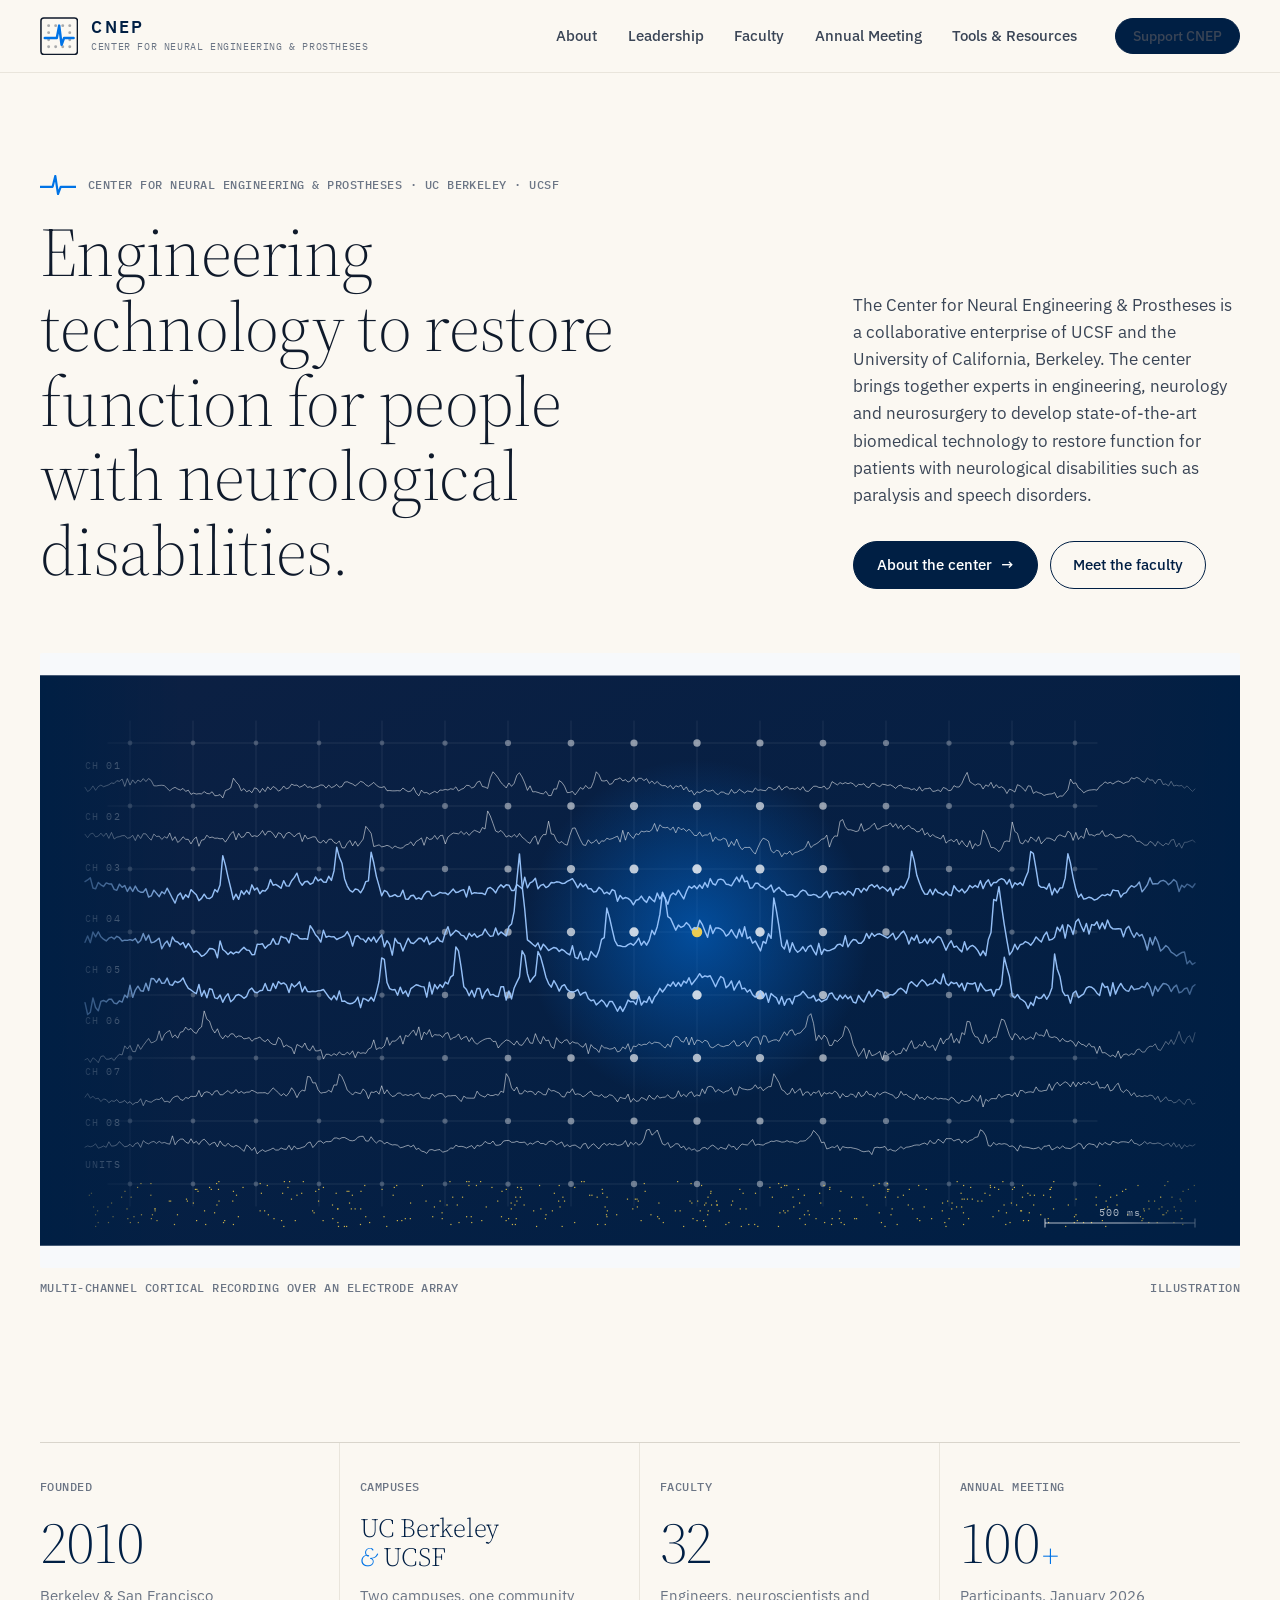
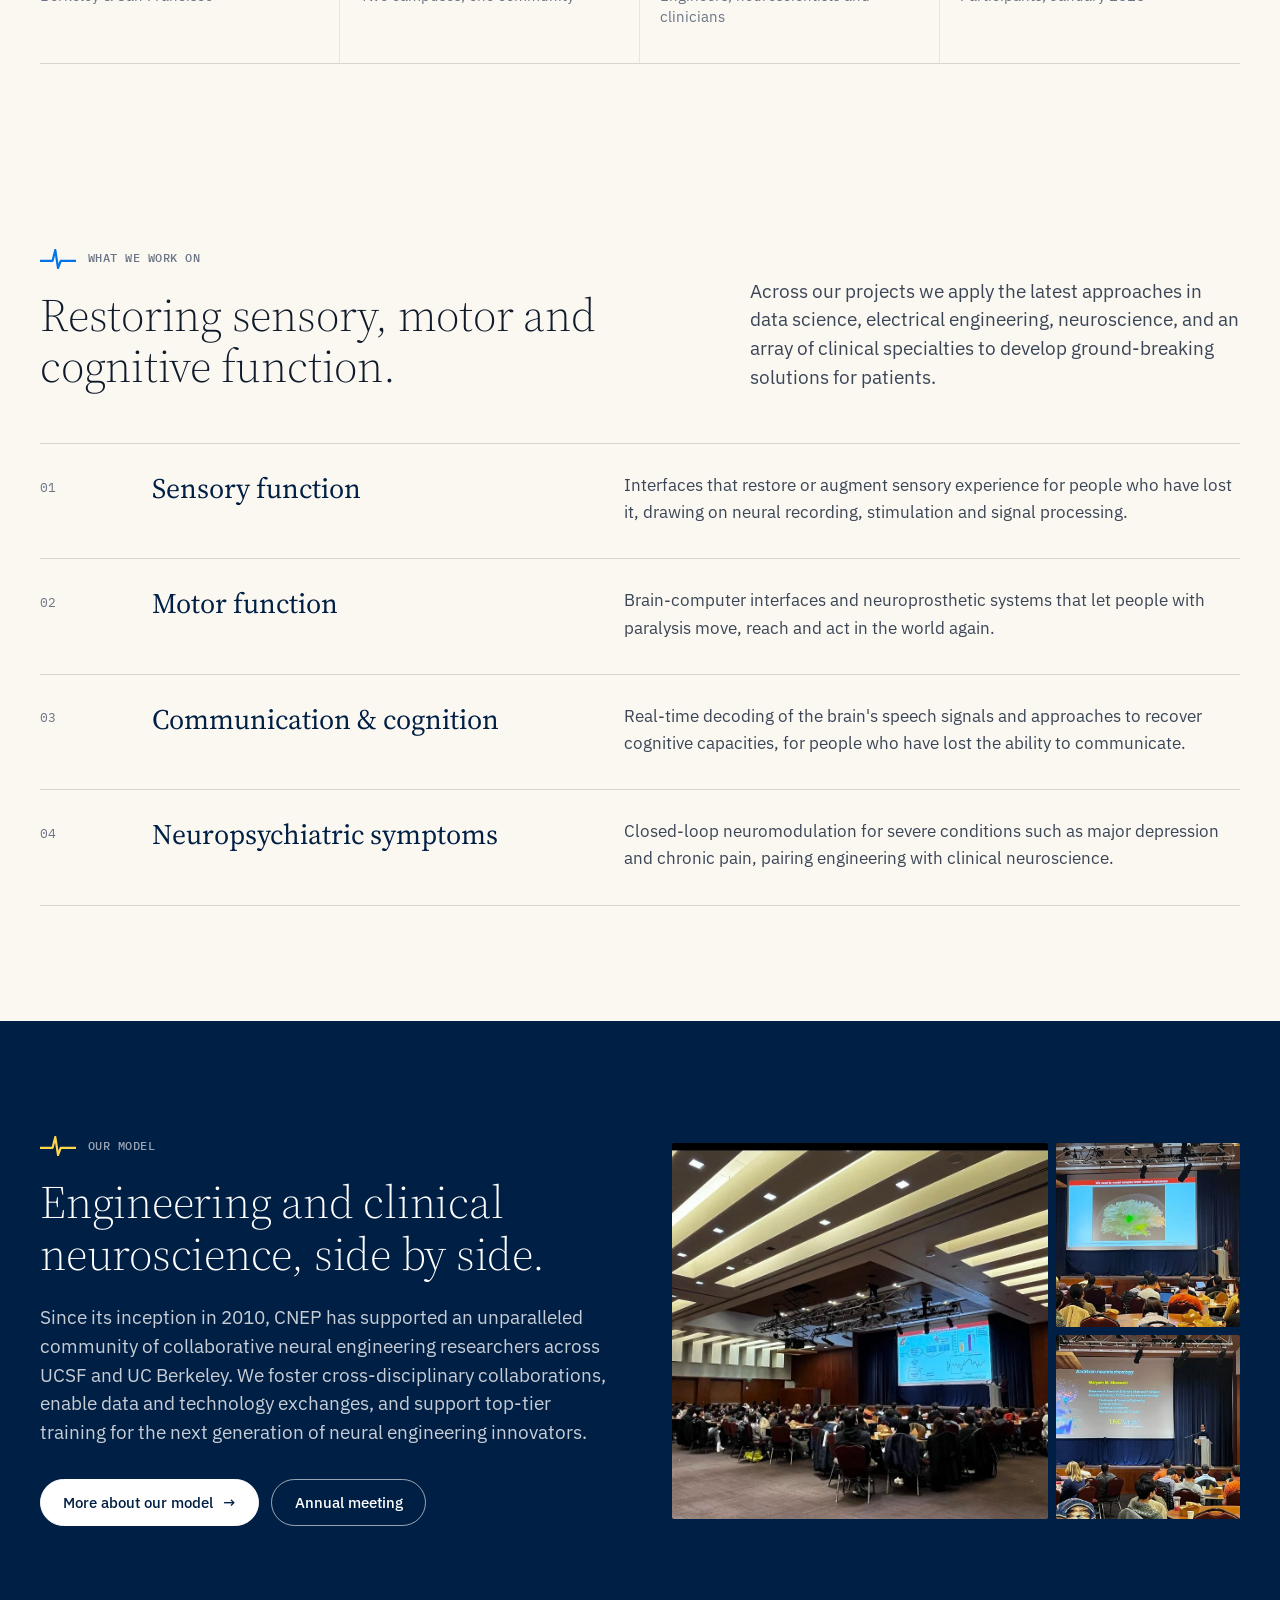
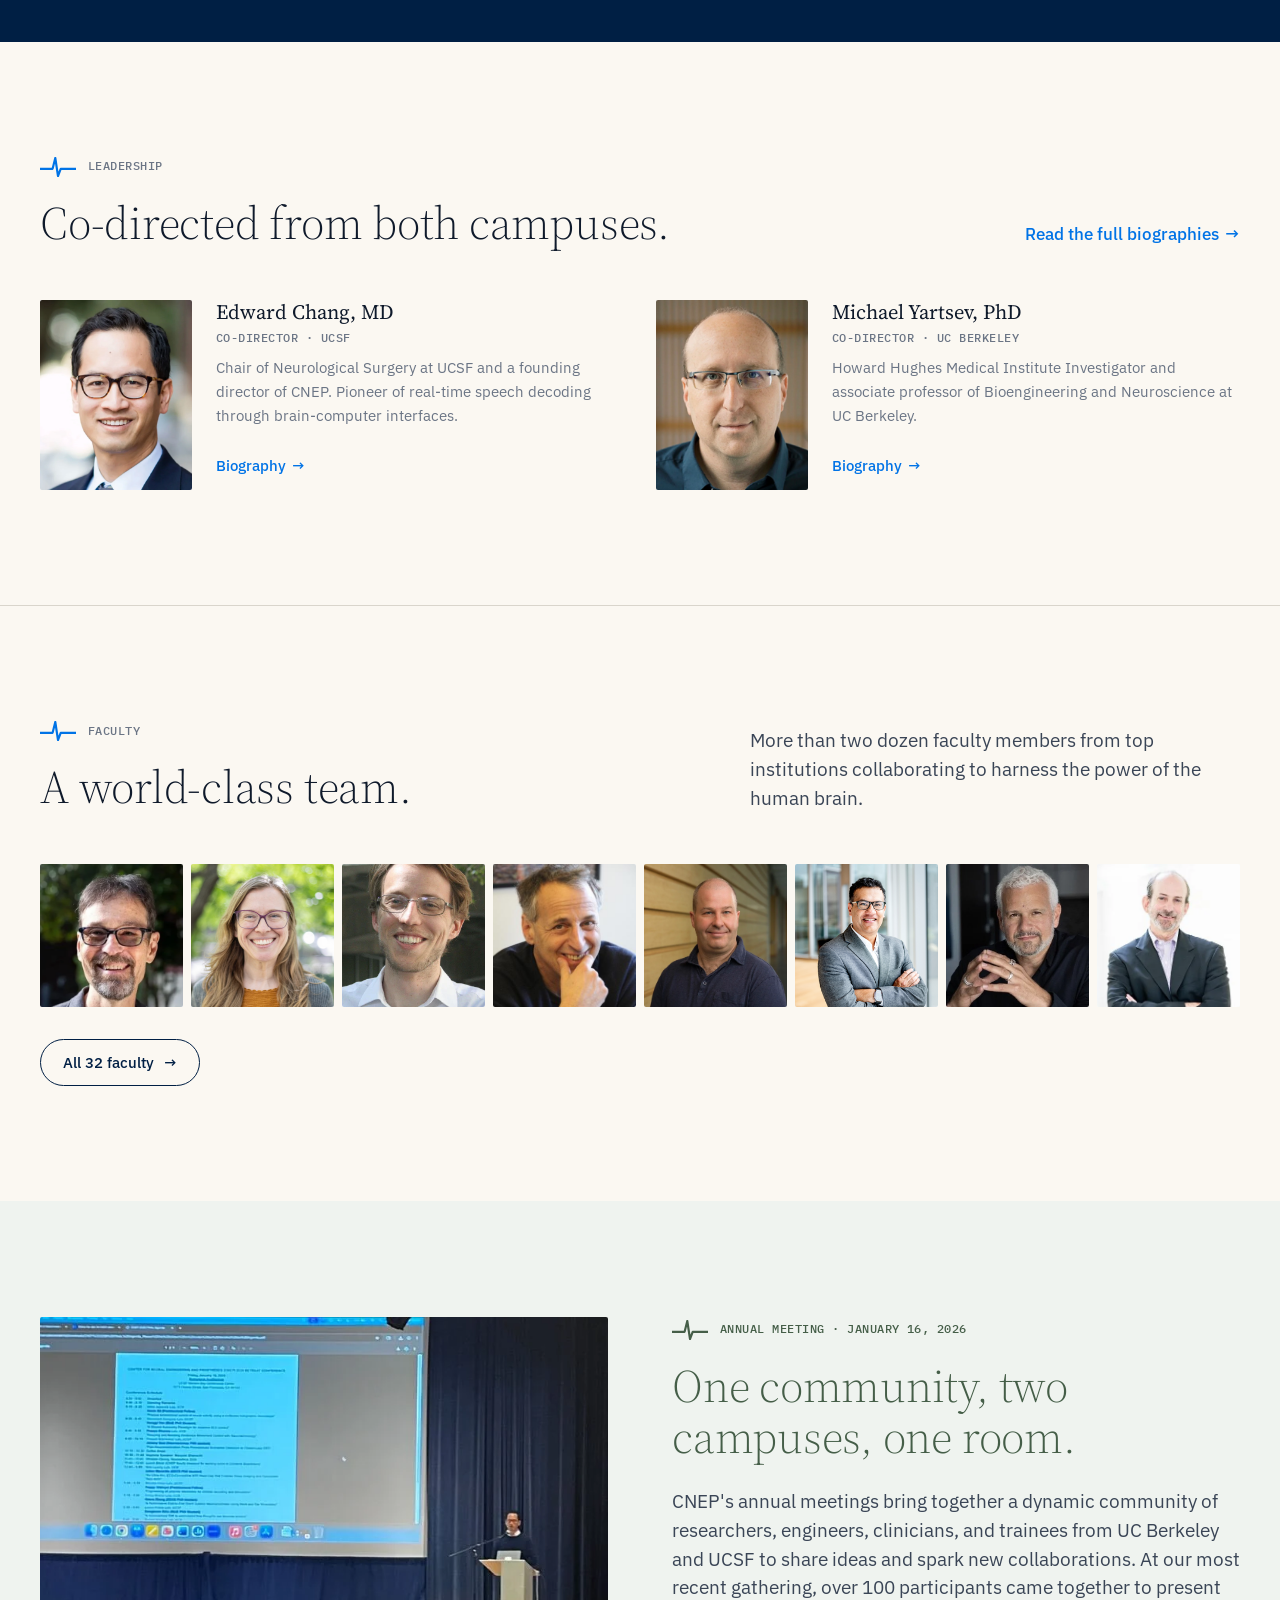
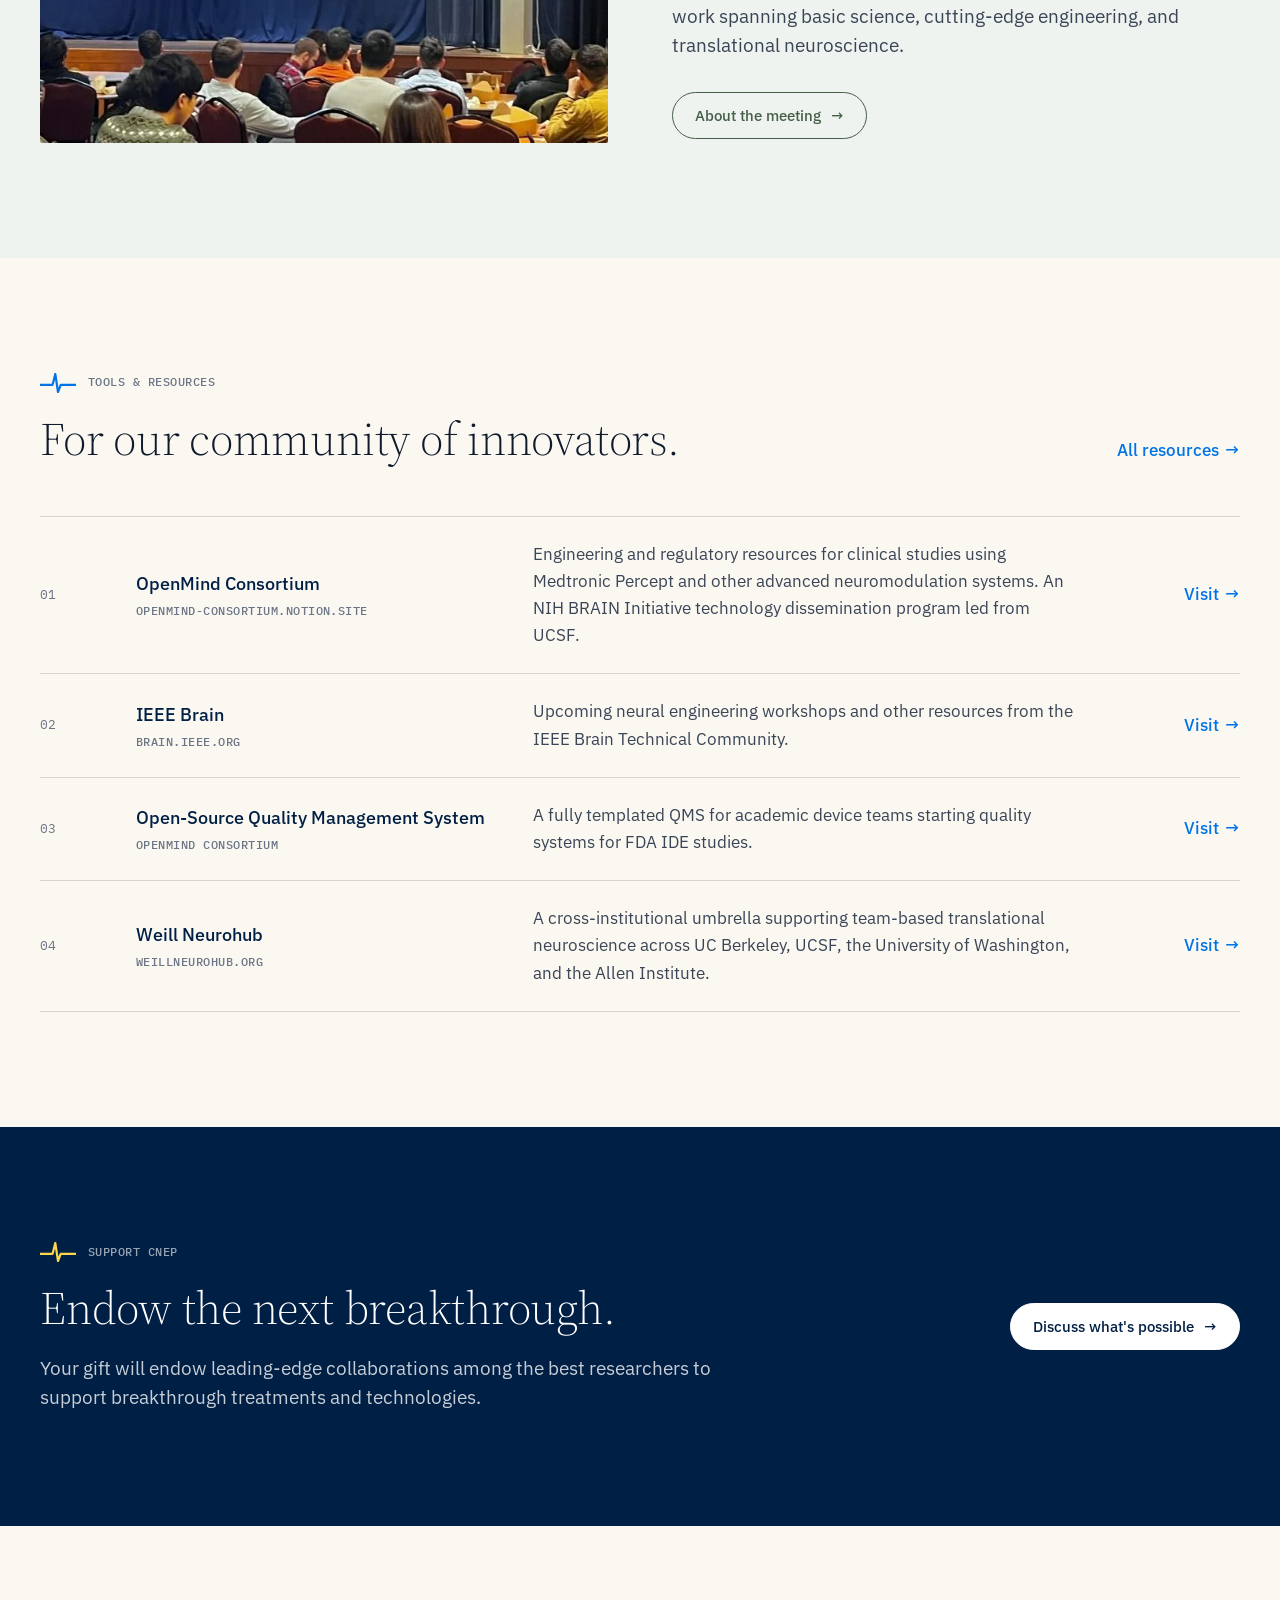
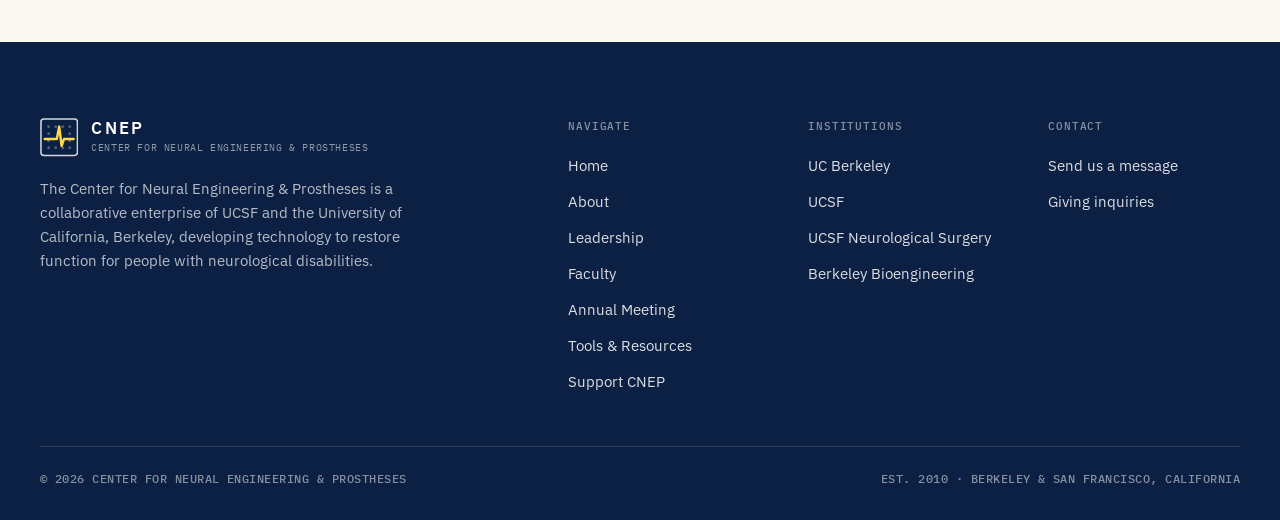
==== commit 5b6c463f: "New CNEP mark and spike motif, full name in header and hero, favicon, social image, 404 page Co-Auth" ====
--- a/index.html
+++ b/index.html
@@ -8,6 +8,12 @@
 <meta property="og:title" content="Center for Neural Engineering &amp; Prostheses">
 <meta property="og:description" content="The Center for Neural Engineering &amp; Prostheses is a collaborative enterprise of UCSF and UC Berkeley developing technology to restore function for patients with neurological disabilities.">
 <meta property="og:type" content="website">
+<meta property="og:image" content="https://myartsev1.github.io/cnep-website/assets/brand/cnep-social.png">
+<meta property="og:image:width" content="1200">
+<meta property="og:image:height" content="630">
+<meta name="twitter:card" content="summary_large_image">
+<link rel="icon" href="assets/brand/favicon.svg" type="image/svg+xml">
+<link rel="apple-touch-icon" href="assets/brand/apple-touch-icon.png">
 <meta name="theme-color" content="#fbf8f2">
 <link rel="preconnect" href="https://fonts.googleapis.com">
 <link rel="preconnect" href="https://fonts.gstatic.com" crossorigin>
@@ -18,15 +24,8 @@
 <a class="skip" href="#main">Skip to content</a>
 <header class="header">
   <div class="container">
-    <a class="brand " href="index.html" aria-label="CNEP home"><svg class="brand__mark" viewBox="0 0 40 40" fill="none" aria-hidden="true">
-<rect x="1" y="1" width="38" height="38" rx="2" stroke="currentColor" stroke-width="1.5"/>
-<path d="M20 8c-6.6 0-11 4.9-11 11.5S13.4 32 20 32s11-5.9 11-12.5S26.6 8 20 8Z" stroke="currentColor" stroke-width="1.5"/>
-<path d="M20 8v24M9.5 19.5h21" stroke="currentColor" stroke-width="1.2" opacity=".55"/>
-<circle cx="15" cy="15" r="1.4" fill="currentColor"/><circle cx="25" cy="24" r="1.4" fill="currentColor"/>
-<circle cx="24.5" cy="14" r="1.4" fill="currentColor"/><circle cx="15.5" cy="25" r="1.4" fill="currentColor"/>
-<path d="M15 15l5 4.5 4.5-5.5M15.5 25l4.5-5.5 5 4.5" stroke="currentColor" stroke-width="1.2"/>
-</svg>
-<span class="brand__text"><span class="brand__name">CNEP</span><span class="brand__sub">UC Berkeley &middot; UCSF</span></span></a>
+    <a class="brand " href="index.html" aria-label="CNEP home"><svg class="brand__mark" viewBox="0 0 40 40" aria-hidden="true"><rect x="1" y="1" width="38" height="38" rx="3" fill="none" stroke="currentColor" stroke-width="1.6"/><g fill="currentColor" opacity=".35"><circle cx="9" cy="9" r="1.5"/><circle cx="16.33" cy="9" r="1.5"/><circle cx="23.67" cy="9" r="1.5"/><circle cx="31" cy="9" r="1.5"/><circle cx="9" cy="31" r="1.5"/><circle cx="16.33" cy="31" r="1.5"/><circle cx="23.67" cy="31" r="1.5"/><circle cx="31" cy="31" r="1.5"/><circle cx="9" cy="16.33" r="1.5"/><circle cx="31" cy="16.33" r="1.5"/><circle cx="9" cy="23.67" r="1.5"/><circle cx="31" cy="23.67" r="1.5"/></g><path d="M5 22 H14 L17.5 22 L20 9 L22.5 29 L25 22 H35" fill="none" stroke="var(--mark-accent,#0073e6)" stroke-width="2.6" stroke-linejoin="round" stroke-linecap="round"/></svg>
+<span class="brand__text"><span class="brand__name">CNEP</span><span class="brand__sub">Center for Neural Engineering &amp; Prostheses</span></span></a>
     <nav class="nav" aria-label="Primary"><a href="about.html">About</a><a href="leadership.html">Leadership</a><a href="faculty.html">Faculty</a><a href="annual-meeting.html">Annual Meeting</a><a href="resources.html">Tools & Resources</a><a class="btn btn--solid" href="donate.html">Support CNEP</a></nav>
     <button class="menu-btn" aria-expanded="false" aria-controls="mobile-nav" aria-label="Toggle menu"><span></span><span></span><span></span></button>
   </div>
@@ -37,7 +36,7 @@
 <section class="hero container">
   <div class="hero__grid">
     <div>
-      <div class="eyebrow mono">UC Berkeley &middot; UCSF &middot; Est. 2010</div>
+      <div class="eyebrow mono">Center for Neural Engineering &amp; Prostheses &middot; UC Berkeley &middot; UCSF</div>
       <h1 class="display">Engineering technology to restore function for people with neurological disabilities.</h1>
     </div>
     <div class="hero__aside">
@@ -149,15 +148,8 @@
 <footer class="footer">
   <div class="container">
     <div class="footer__top">
-      <div><a class="brand " href="index.html" aria-label="CNEP home"><svg class="brand__mark" viewBox="0 0 40 40" fill="none" aria-hidden="true">
-<rect x="1" y="1" width="38" height="38" rx="2" stroke="currentColor" stroke-width="1.5"/>
-<path d="M20 8c-6.6 0-11 4.9-11 11.5S13.4 32 20 32s11-5.9 11-12.5S26.6 8 20 8Z" stroke="currentColor" stroke-width="1.5"/>
-<path d="M20 8v24M9.5 19.5h21" stroke="currentColor" stroke-width="1.2" opacity=".55"/>
-<circle cx="15" cy="15" r="1.4" fill="currentColor"/><circle cx="25" cy="24" r="1.4" fill="currentColor"/>
-<circle cx="24.5" cy="14" r="1.4" fill="currentColor"/><circle cx="15.5" cy="25" r="1.4" fill="currentColor"/>
-<path d="M15 15l5 4.5 4.5-5.5M15.5 25l4.5-5.5 5 4.5" stroke="currentColor" stroke-width="1.2"/>
-</svg>
-<span class="brand__text"><span class="brand__name">CNEP</span><span class="brand__sub">UC Berkeley &middot; UCSF</span></span></a><p class="footer__desc">The Center for Neural Engineering & Prostheses is a collaborative enterprise of UCSF and the University of California, Berkeley, developing technology to restore function for people with neurological disabilities.</p></div>
+      <div><a class="brand " href="index.html" aria-label="CNEP home"><svg class="brand__mark" viewBox="0 0 40 40" aria-hidden="true"><rect x="1" y="1" width="38" height="38" rx="3" fill="none" stroke="currentColor" stroke-width="1.6"/><g fill="currentColor" opacity=".35"><circle cx="9" cy="9" r="1.5"/><circle cx="16.33" cy="9" r="1.5"/><circle cx="23.67" cy="9" r="1.5"/><circle cx="31" cy="9" r="1.5"/><circle cx="9" cy="31" r="1.5"/><circle cx="16.33" cy="31" r="1.5"/><circle cx="23.67" cy="31" r="1.5"/><circle cx="31" cy="31" r="1.5"/><circle cx="9" cy="16.33" r="1.5"/><circle cx="31" cy="16.33" r="1.5"/><circle cx="9" cy="23.67" r="1.5"/><circle cx="31" cy="23.67" r="1.5"/></g><path d="M5 22 H14 L17.5 22 L20 9 L22.5 29 L25 22 H35" fill="none" stroke="var(--mark-accent,#0073e6)" stroke-width="2.6" stroke-linejoin="round" stroke-linecap="round"/></svg>
+<span class="brand__text"><span class="brand__name">CNEP</span><span class="brand__sub">Center for Neural Engineering &amp; Prostheses</span></span></a><p class="footer__desc">The Center for Neural Engineering & Prostheses is a collaborative enterprise of UCSF and the University of California, Berkeley, developing technology to restore function for people with neurological disabilities.</p></div>
       <div><h4>Navigate</h4><ul><li><a href="index.html">Home</a></li><li><a href="about.html">About</a></li><li><a href="leadership.html">Leadership</a></li><li><a href="faculty.html">Faculty</a></li><li><a href="annual-meeting.html">Annual Meeting</a></li><li><a href="resources.html">Tools & Resources</a></li><li><a href="donate.html">Support CNEP</a></li></ul></div>
       <div><h4>Institutions</h4><ul>
         <li><a href="https://www.berkeley.edu" rel="noopener">UC Berkeley</a></li>
--- a/css/style.css
+++ b/css/style.css
@@ -55,7 +55,7 @@
 .mono{font-family:var(--mono);font-size:.75rem;line-height:1.4;letter-spacing:.04em;text-transform:uppercase;font-weight:500;color:var(--ink-3)}
 .mono--dark{color:var(--ink)}
 .eyebrow{display:flex;align-items:center;gap:.75rem;margin-bottom:1.25rem}
-.eyebrow::before{content:"";width:2rem;height:1px;background:var(--ink)}
+.eyebrow::before{content:"";width:2.25rem;height:1.25rem;background:var(--blue);-webkit-mask:url("data:image/svg+xml,%3Csvg xmlns='http://www.w3.org/2000/svg' viewBox='0 0 40 22'%3E%3Cpath d='M0 13 H11 L14 13 L17 1 L20 21 L23 13 H40' fill='none' stroke='%23000' stroke-width='2.4' stroke-linejoin='round' stroke-linecap='round'/%3E%3C/svg%3E") no-repeat center/contain;mask:url("data:image/svg+xml,%3Csvg xmlns='http://www.w3.org/2000/svg' viewBox='0 0 40 22'%3E%3Cpath d='M0 13 H11 L14 13 L17 1 L20 21 L23 13 H40' fill='none' stroke='%23000' stroke-width='2.4' stroke-linejoin='round' stroke-linecap='round'/%3E%3C/svg%3E") no-repeat center/contain;flex:none}
 .muted{color:var(--ink-3)}
 .small{font-size:.9375rem}
 
@@ -109,10 +109,11 @@
 }
 .header .container{display:flex;align-items:center;justify-content:space-between;gap:2rem;height:4.5rem}
 .brand{display:flex;align-items:center;gap:.8rem;min-width:0}
-.brand__mark{width:2.1rem;height:2.1rem;flex:none}
+.brand__mark{width:2.4rem;height:2.4rem;flex:none}
 .brand__text{display:flex;flex-direction:column;line-height:1.05}
 .brand__name{font-family:var(--sans);font-weight:600;font-size:1.0625rem;letter-spacing:.14em;color:var(--navy)}
-.brand__sub{font-family:var(--mono);font-size:.625rem;letter-spacing:.08em;text-transform:uppercase;color:var(--ink-3);margin-top:.2rem;white-space:nowrap}
+.brand__sub{font-family:var(--mono);font-size:.625rem;letter-spacing:.06em;text-transform:uppercase;color:var(--ink-3);margin-top:.25rem;line-height:1.25;white-space:nowrap}
+@media(max-width:520px){.brand__sub{white-space:normal;max-width:13rem;font-size:.5625rem}}
 .nav{display:none;align-items:center;gap:1.9rem}
 .nav a{font-size:.9375rem;font-weight:500;color:var(--ink-2);position:relative;padding:.35rem 0;transition:color .2s}
 .nav a::after{content:"";position:absolute;left:0;right:100%;bottom:0;height:1px;background:var(--navy);transition:right .25s cubic-bezier(.215,.61,.355,1)}
@@ -244,6 +245,7 @@
 .band .mono{color:rgba(255,255,255,.6)}
 .band .lede{color:rgba(255,255,255,.78)}
 .band .eyebrow::before{background:var(--gold)}
+.band .brand__mark{--mark-accent:#ffd74b}
 .band--olive{background:var(--olive-light);color:var(--ink)}
 .band--olive .h2{color:var(--olive-dark)}
 .band--olive .lede{color:var(--ink-2)}
@@ -264,6 +266,7 @@
 @media(min-width:900px){.footer__top{grid-template-columns:minmax(0,5fr) repeat(3,minmax(0,2fr));gap:3rem}}
 .footer .brand__name{color:#fff}
 .footer .brand__sub{color:rgba(255,255,255,.55)}
+.footer .brand__mark{--mark-accent:#ffd74b}
 .footer__desc{margin-top:1.25rem;max-width:26rem;color:rgba(255,255,255,.7);font-size:.9375rem}
 .footer h4{font-family:var(--mono);font-size:.6875rem;letter-spacing:.08em;text-transform:uppercase;font-weight:500;color:rgba(255,255,255,.5);margin-bottom:1rem}
 .footer ul{list-style:none;margin:0;padding:0;display:grid;gap:.55rem}
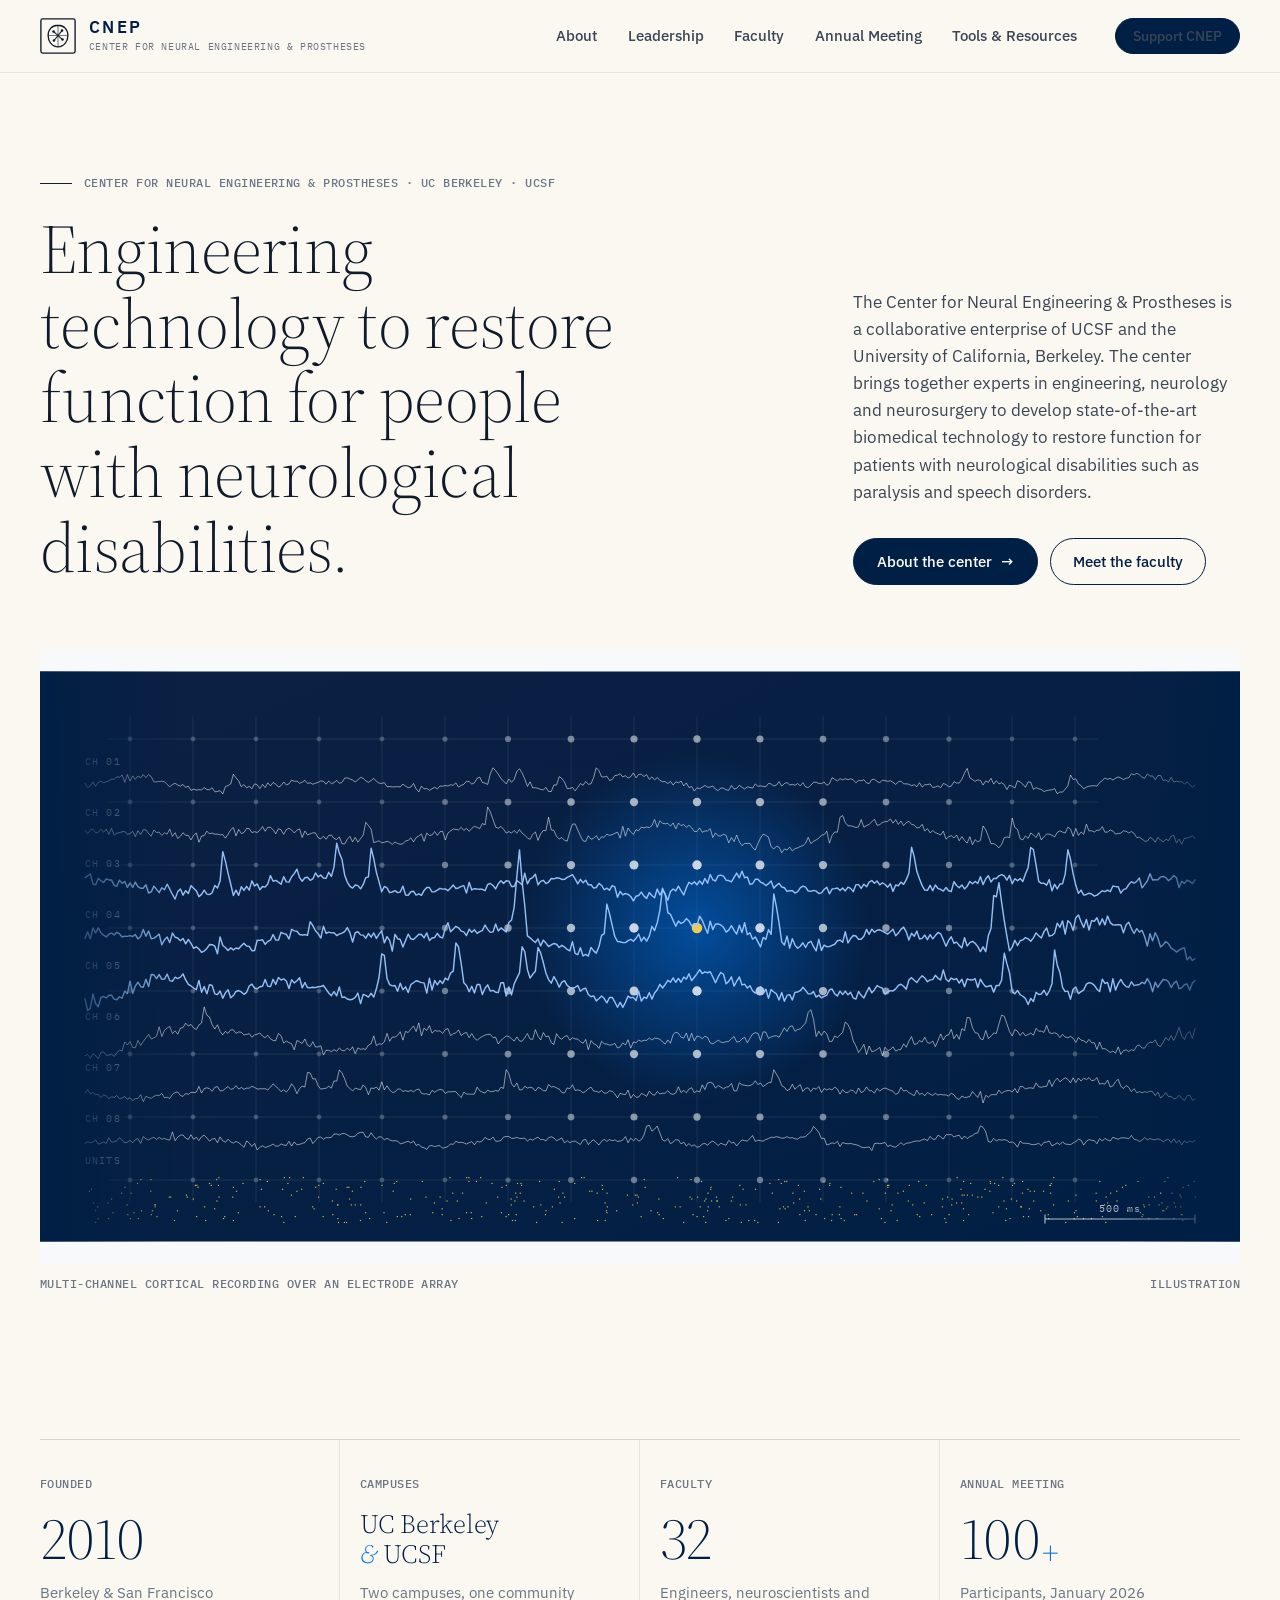
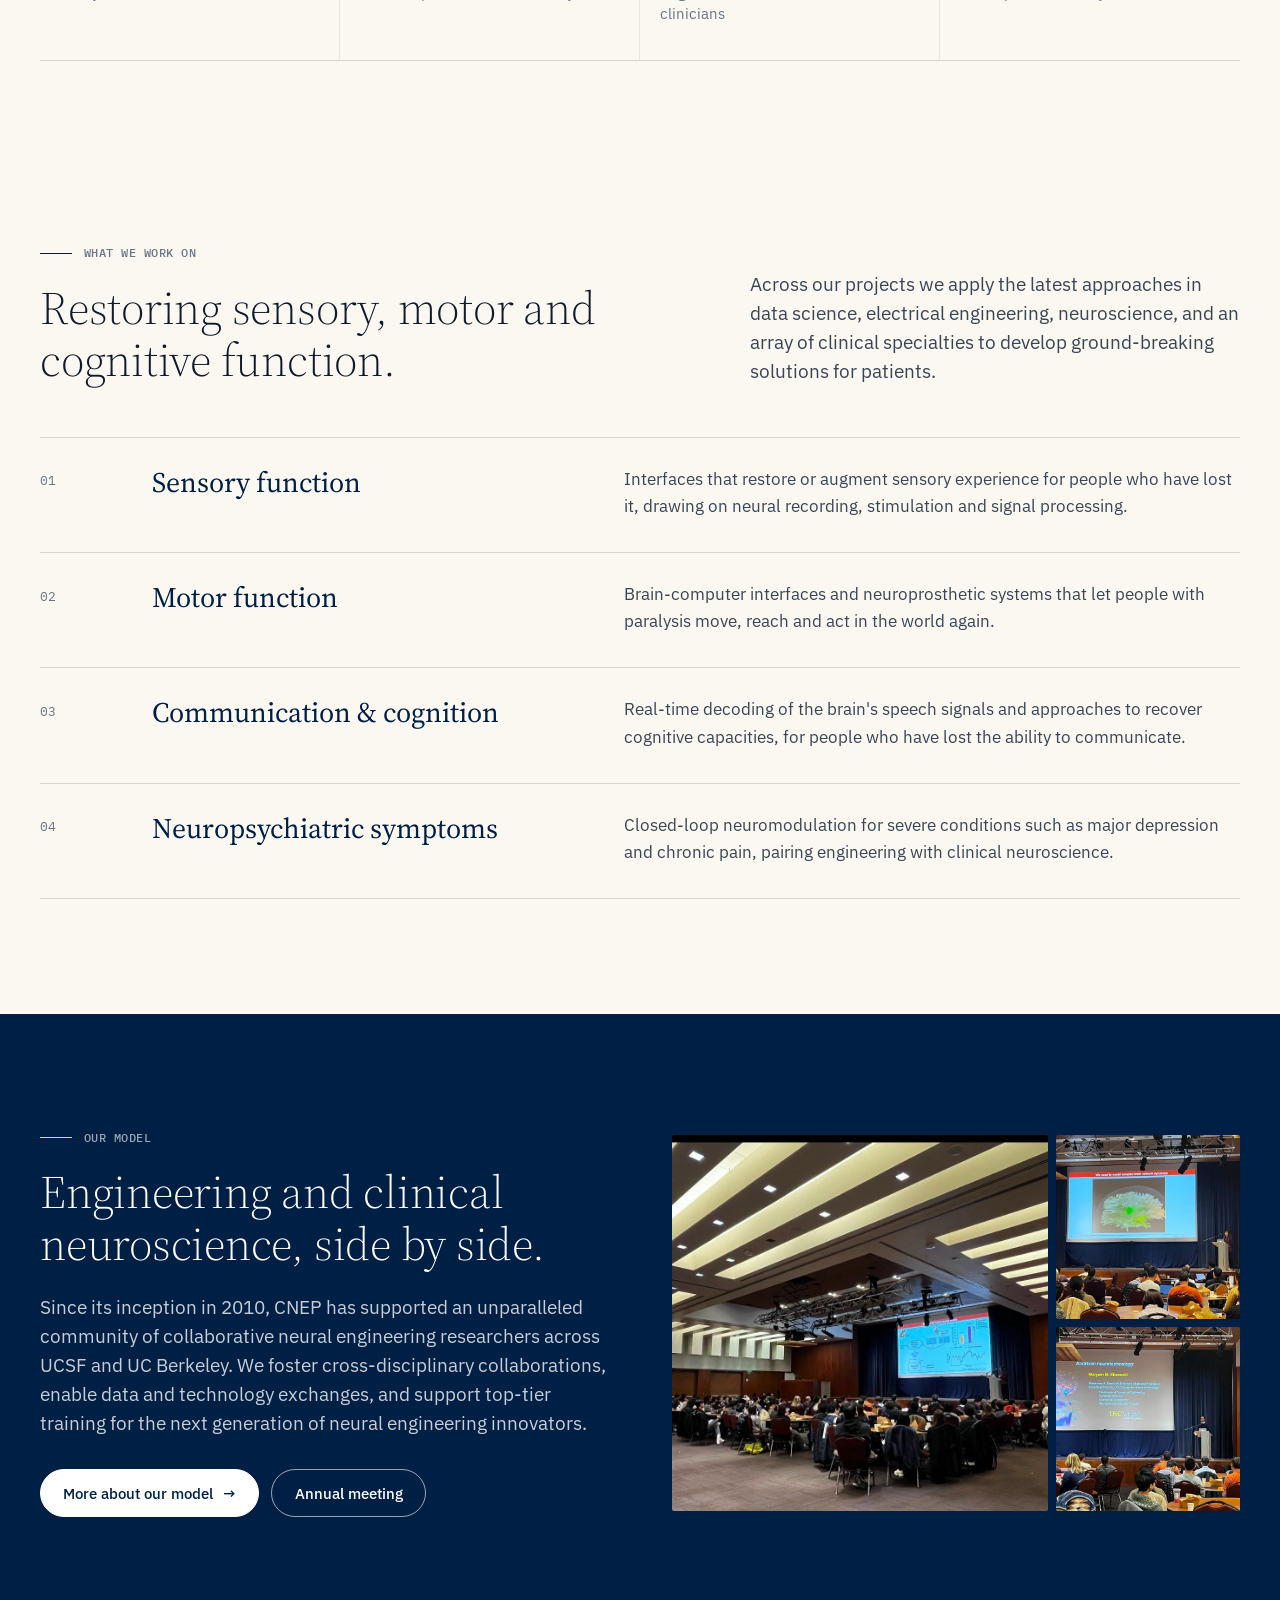
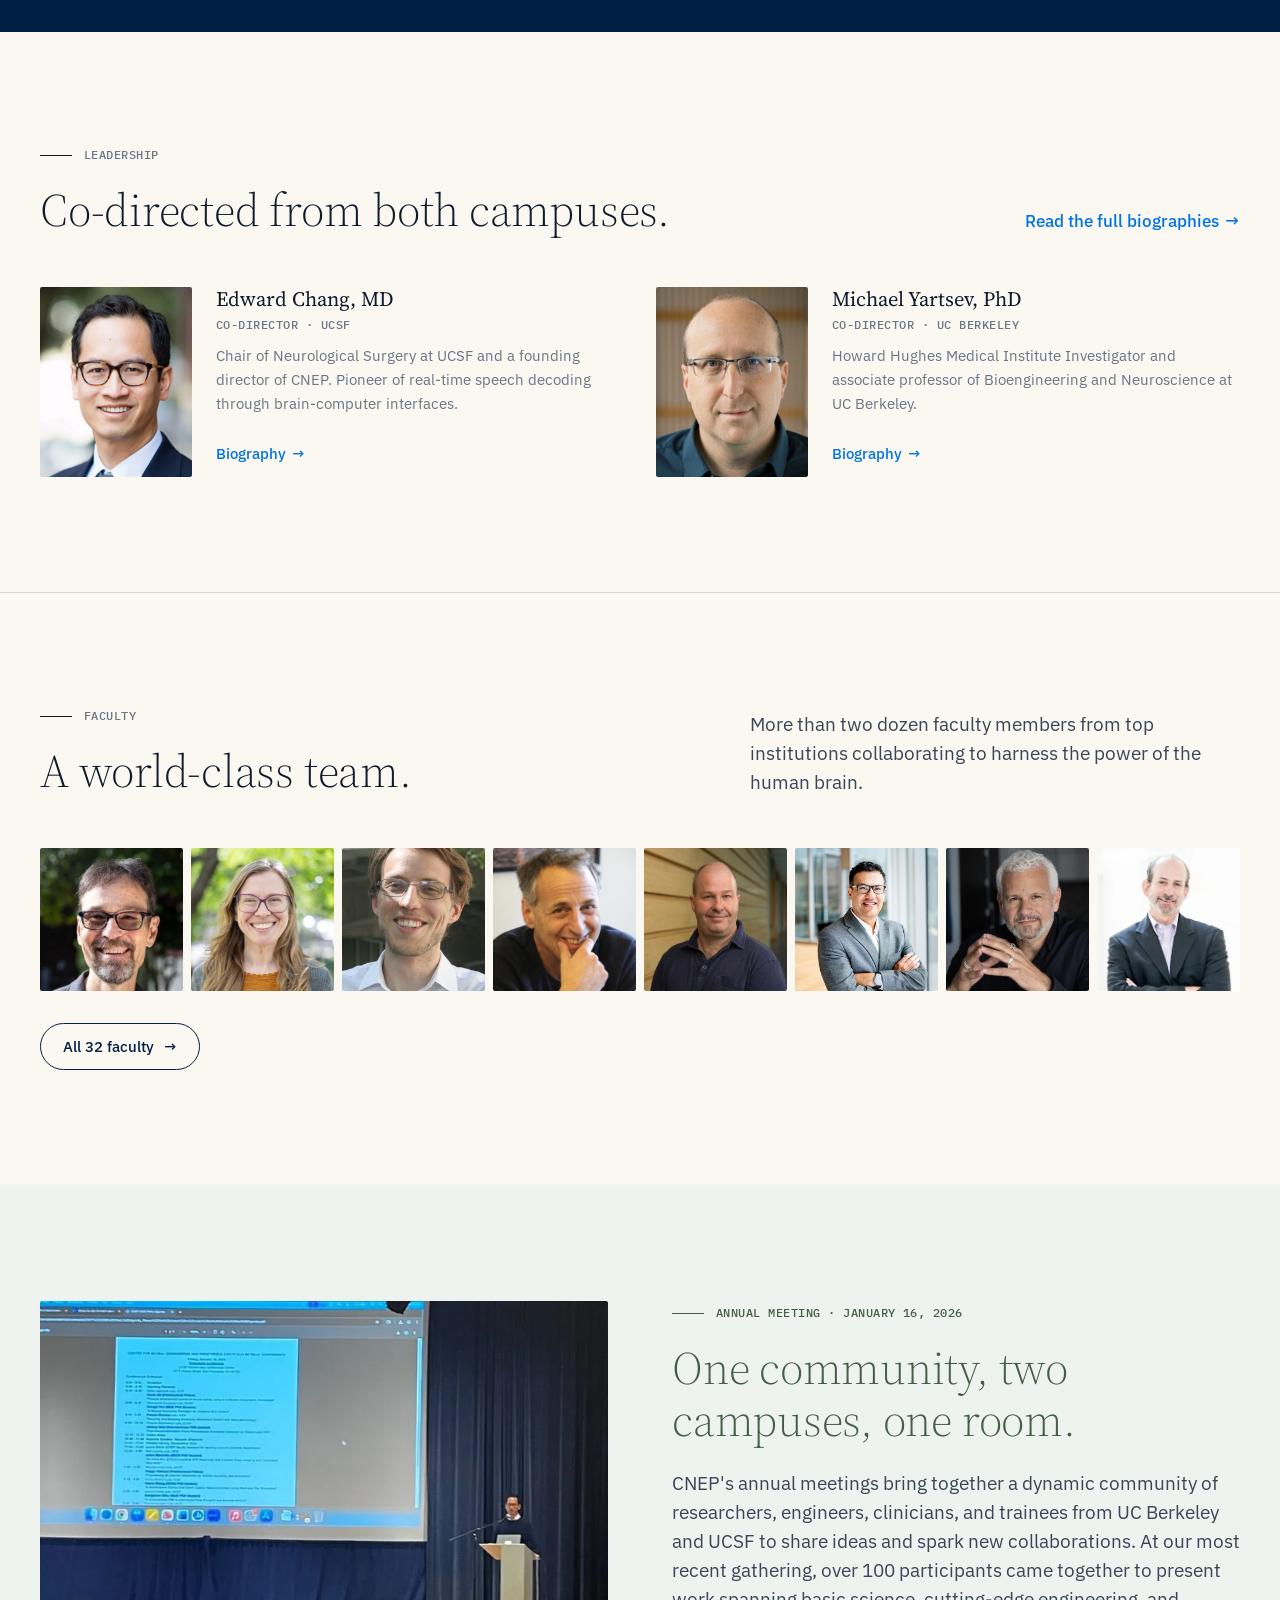
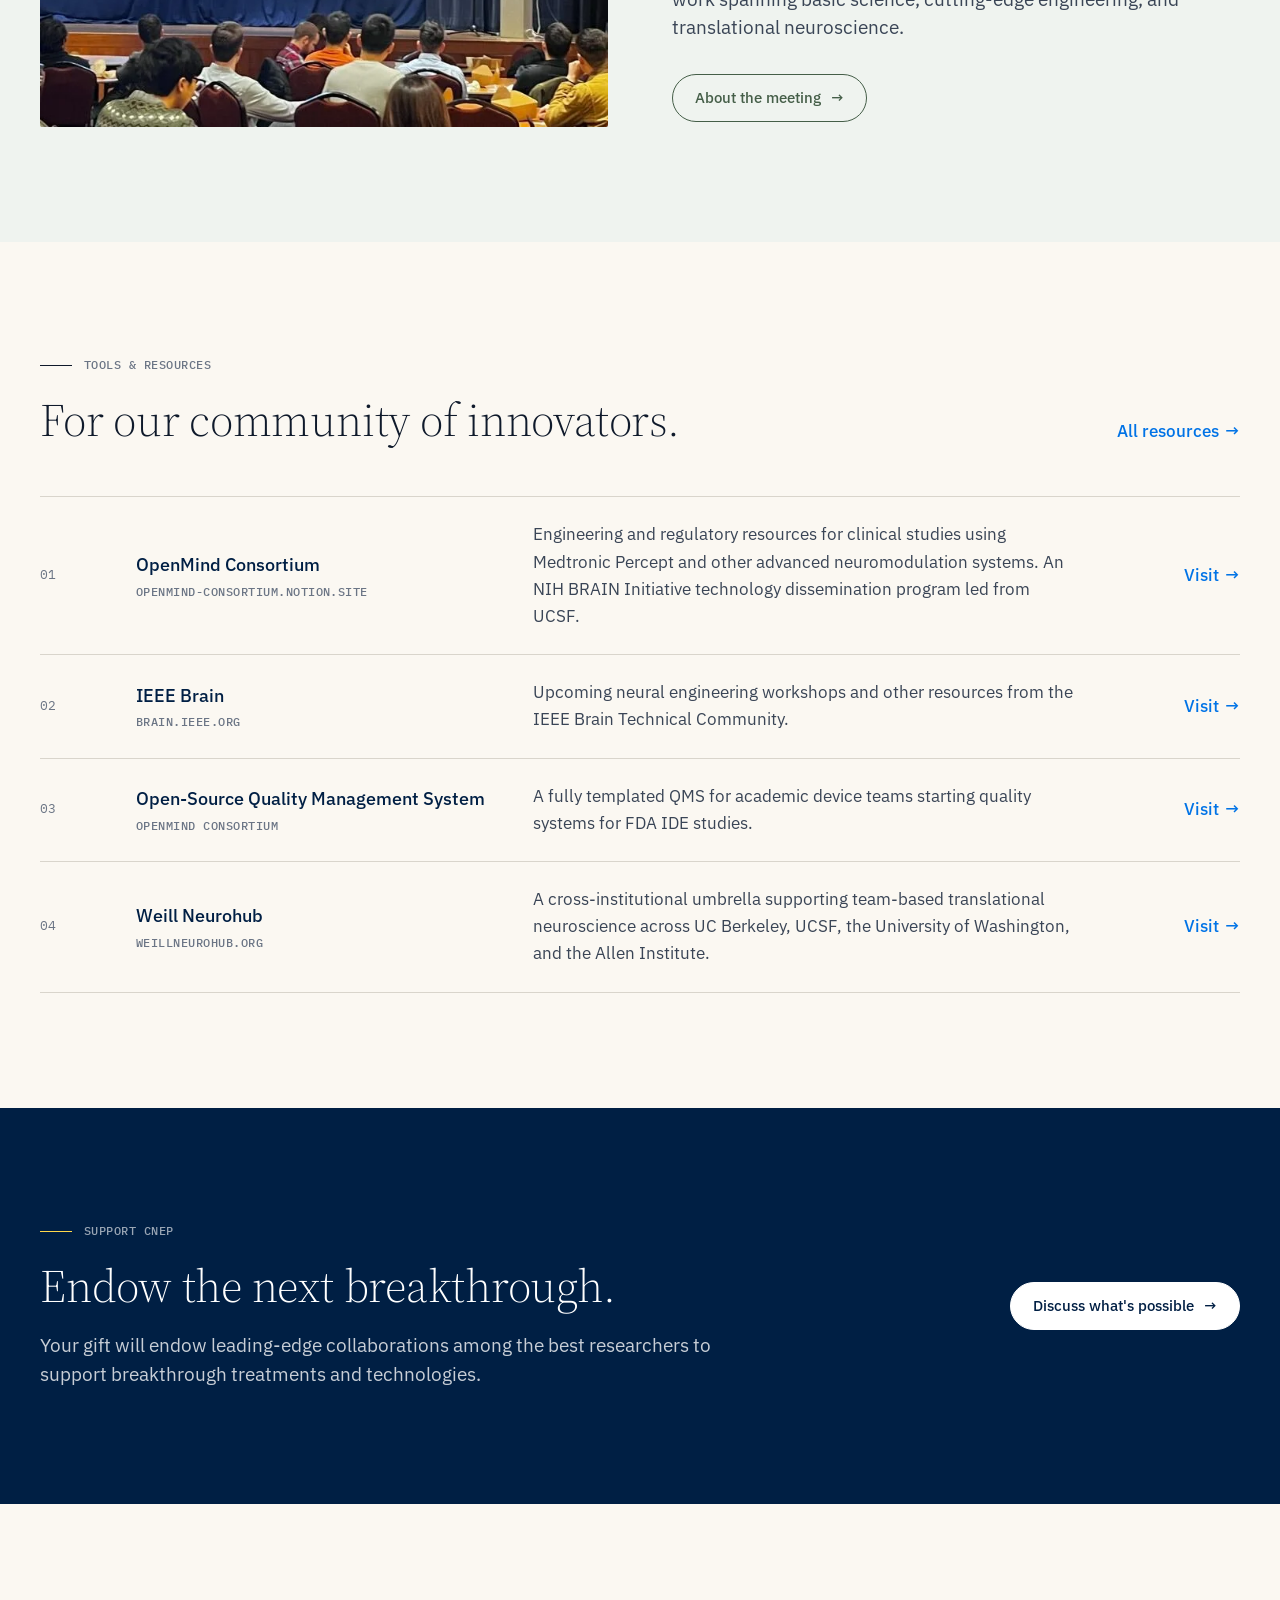
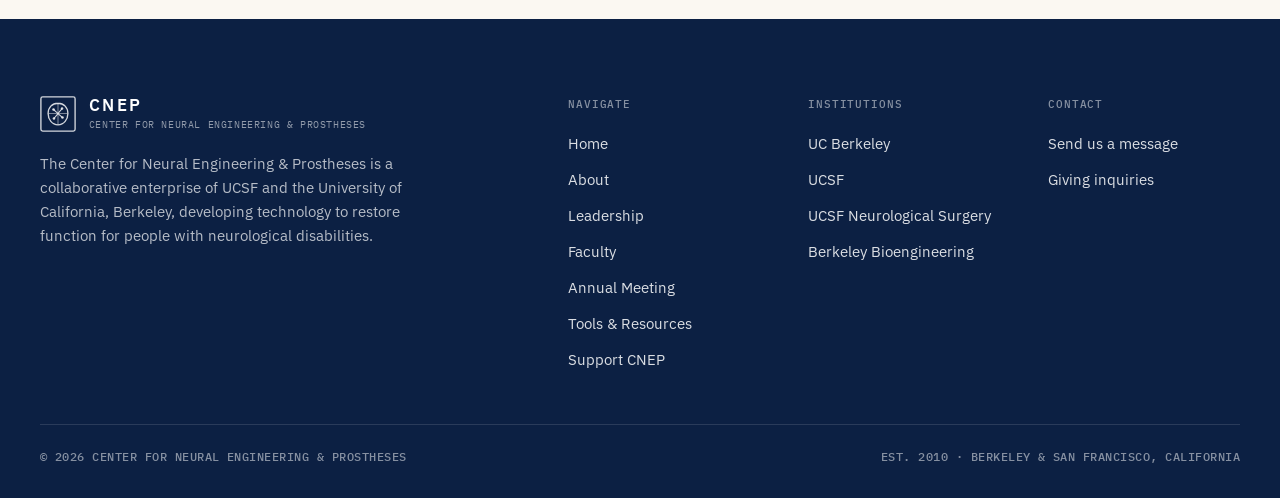
==== commit aef1d20f: "Restore original CNEP mark across site, favicon, social card and logo files; archive logo concept ex" ====
--- a/index.html
+++ b/index.html
@@ -24,7 +24,7 @@
 <a class="skip" href="#main">Skip to content</a>
 <header class="header">
   <div class="container">
-    <a class="brand " href="index.html" aria-label="CNEP home"><svg class="brand__mark" viewBox="0 0 40 40" aria-hidden="true"><rect x="1" y="1" width="38" height="38" rx="3" fill="none" stroke="currentColor" stroke-width="1.6"/><g fill="currentColor" opacity=".35"><circle cx="9" cy="9" r="1.5"/><circle cx="16.33" cy="9" r="1.5"/><circle cx="23.67" cy="9" r="1.5"/><circle cx="31" cy="9" r="1.5"/><circle cx="9" cy="31" r="1.5"/><circle cx="16.33" cy="31" r="1.5"/><circle cx="23.67" cy="31" r="1.5"/><circle cx="31" cy="31" r="1.5"/><circle cx="9" cy="16.33" r="1.5"/><circle cx="31" cy="16.33" r="1.5"/><circle cx="9" cy="23.67" r="1.5"/><circle cx="31" cy="23.67" r="1.5"/></g><path d="M5 22 H14 L17.5 22 L20 9 L22.5 29 L25 22 H35" fill="none" stroke="var(--mark-accent,#0073e6)" stroke-width="2.6" stroke-linejoin="round" stroke-linecap="round"/></svg>
+    <a class="brand " href="index.html" aria-label="CNEP home"><svg class="brand__mark" viewBox="0 0 40 40" aria-hidden="true"><rect x="1" y="1" width="38" height="38" rx="2" fill="none" stroke="currentColor" stroke-width="1.5"/><path d="M20 8c-6.6 0-11 4.9-11 11.5S13.4 32 20 32s11-5.9 11-12.5S26.6 8 20 8Z" fill="none" stroke="currentColor" stroke-width="1.5"/><path d="M20 8v24M9.5 19.5h21" fill="none" stroke="currentColor" stroke-width="1.2" opacity=".55"/><circle cx="15" cy="15" r="1.4" fill="currentColor"/><circle cx="25" cy="24" r="1.4" fill="currentColor"/><circle cx="24.5" cy="14" r="1.4" fill="currentColor"/><circle cx="15.5" cy="25" r="1.4" fill="currentColor"/><path d="M15 15l5 4.5 4.5-5.5M15.5 25l4.5-5.5 5 4.5" fill="none" stroke="currentColor" stroke-width="1.2"/></svg>
 <span class="brand__text"><span class="brand__name">CNEP</span><span class="brand__sub">Center for Neural Engineering &amp; Prostheses</span></span></a>
     <nav class="nav" aria-label="Primary"><a href="about.html">About</a><a href="leadership.html">Leadership</a><a href="faculty.html">Faculty</a><a href="annual-meeting.html">Annual Meeting</a><a href="resources.html">Tools & Resources</a><a class="btn btn--solid" href="donate.html">Support CNEP</a></nav>
     <button class="menu-btn" aria-expanded="false" aria-controls="mobile-nav" aria-label="Toggle menu"><span></span><span></span><span></span></button>
@@ -148,7 +148,7 @@
 <footer class="footer">
   <div class="container">
     <div class="footer__top">
-      <div><a class="brand " href="index.html" aria-label="CNEP home"><svg class="brand__mark" viewBox="0 0 40 40" aria-hidden="true"><rect x="1" y="1" width="38" height="38" rx="3" fill="none" stroke="currentColor" stroke-width="1.6"/><g fill="currentColor" opacity=".35"><circle cx="9" cy="9" r="1.5"/><circle cx="16.33" cy="9" r="1.5"/><circle cx="23.67" cy="9" r="1.5"/><circle cx="31" cy="9" r="1.5"/><circle cx="9" cy="31" r="1.5"/><circle cx="16.33" cy="31" r="1.5"/><circle cx="23.67" cy="31" r="1.5"/><circle cx="31" cy="31" r="1.5"/><circle cx="9" cy="16.33" r="1.5"/><circle cx="31" cy="16.33" r="1.5"/><circle cx="9" cy="23.67" r="1.5"/><circle cx="31" cy="23.67" r="1.5"/></g><path d="M5 22 H14 L17.5 22 L20 9 L22.5 29 L25 22 H35" fill="none" stroke="var(--mark-accent,#0073e6)" stroke-width="2.6" stroke-linejoin="round" stroke-linecap="round"/></svg>
+      <div><a class="brand " href="index.html" aria-label="CNEP home"><svg class="brand__mark" viewBox="0 0 40 40" aria-hidden="true"><rect x="1" y="1" width="38" height="38" rx="2" fill="none" stroke="currentColor" stroke-width="1.5"/><path d="M20 8c-6.6 0-11 4.9-11 11.5S13.4 32 20 32s11-5.9 11-12.5S26.6 8 20 8Z" fill="none" stroke="currentColor" stroke-width="1.5"/><path d="M20 8v24M9.5 19.5h21" fill="none" stroke="currentColor" stroke-width="1.2" opacity=".55"/><circle cx="15" cy="15" r="1.4" fill="currentColor"/><circle cx="25" cy="24" r="1.4" fill="currentColor"/><circle cx="24.5" cy="14" r="1.4" fill="currentColor"/><circle cx="15.5" cy="25" r="1.4" fill="currentColor"/><path d="M15 15l5 4.5 4.5-5.5M15.5 25l4.5-5.5 5 4.5" fill="none" stroke="currentColor" stroke-width="1.2"/></svg>
 <span class="brand__text"><span class="brand__name">CNEP</span><span class="brand__sub">Center for Neural Engineering &amp; Prostheses</span></span></a><p class="footer__desc">The Center for Neural Engineering & Prostheses is a collaborative enterprise of UCSF and the University of California, Berkeley, developing technology to restore function for people with neurological disabilities.</p></div>
       <div><h4>Navigate</h4><ul><li><a href="index.html">Home</a></li><li><a href="about.html">About</a></li><li><a href="leadership.html">Leadership</a></li><li><a href="faculty.html">Faculty</a></li><li><a href="annual-meeting.html">Annual Meeting</a></li><li><a href="resources.html">Tools & Resources</a></li><li><a href="donate.html">Support CNEP</a></li></ul></div>
       <div><h4>Institutions</h4><ul>
--- a/css/style.css
+++ b/css/style.css
@@ -55,7 +55,7 @@
 .mono{font-family:var(--mono);font-size:.75rem;line-height:1.4;letter-spacing:.04em;text-transform:uppercase;font-weight:500;color:var(--ink-3)}
 .mono--dark{color:var(--ink)}
 .eyebrow{display:flex;align-items:center;gap:.75rem;margin-bottom:1.25rem}
-.eyebrow::before{content:"";width:2.25rem;height:1.25rem;background:var(--blue);-webkit-mask:url("data:image/svg+xml,%3Csvg xmlns='http://www.w3.org/2000/svg' viewBox='0 0 40 22'%3E%3Cpath d='M0 13 H11 L14 13 L17 1 L20 21 L23 13 H40' fill='none' stroke='%23000' stroke-width='2.4' stroke-linejoin='round' stroke-linecap='round'/%3E%3C/svg%3E") no-repeat center/contain;mask:url("data:image/svg+xml,%3Csvg xmlns='http://www.w3.org/2000/svg' viewBox='0 0 40 22'%3E%3Cpath d='M0 13 H11 L14 13 L17 1 L20 21 L23 13 H40' fill='none' stroke='%23000' stroke-width='2.4' stroke-linejoin='round' stroke-linecap='round'/%3E%3C/svg%3E") no-repeat center/contain;flex:none}
+.eyebrow::before{content:"";width:2rem;height:1px;background:var(--ink)}
 .muted{color:var(--ink-3)}
 .small{font-size:.9375rem}
 
@@ -109,7 +109,7 @@
 }
 .header .container{display:flex;align-items:center;justify-content:space-between;gap:2rem;height:4.5rem}
 .brand{display:flex;align-items:center;gap:.8rem;min-width:0}
-.brand__mark{width:2.4rem;height:2.4rem;flex:none}
+.brand__mark{width:2.25rem;height:2.25rem;flex:none}
 .brand__text{display:flex;flex-direction:column;line-height:1.05}
 .brand__name{font-family:var(--sans);font-weight:600;font-size:1.0625rem;letter-spacing:.14em;color:var(--navy)}
 .brand__sub{font-family:var(--mono);font-size:.625rem;letter-spacing:.06em;text-transform:uppercase;color:var(--ink-3);margin-top:.25rem;line-height:1.25;white-space:nowrap}
@@ -245,7 +245,6 @@
 .band .mono{color:rgba(255,255,255,.6)}
 .band .lede{color:rgba(255,255,255,.78)}
 .band .eyebrow::before{background:var(--gold)}
-.band .brand__mark{--mark-accent:#ffd74b}
 .band--olive{background:var(--olive-light);color:var(--ink)}
 .band--olive .h2{color:var(--olive-dark)}
 .band--olive .lede{color:var(--ink-2)}
@@ -266,7 +265,6 @@
 @media(min-width:900px){.footer__top{grid-template-columns:minmax(0,5fr) repeat(3,minmax(0,2fr));gap:3rem}}
 .footer .brand__name{color:#fff}
 .footer .brand__sub{color:rgba(255,255,255,.55)}
-.footer .brand__mark{--mark-accent:#ffd74b}
 .footer__desc{margin-top:1.25rem;max-width:26rem;color:rgba(255,255,255,.7);font-size:.9375rem}
 .footer h4{font-family:var(--mono);font-size:.6875rem;letter-spacing:.08em;text-transform:uppercase;font-weight:500;color:rgba(255,255,255,.5);margin-bottom:1rem}
 .footer ul{list-style:none;margin:0;padding:0;display:grid;gap:.55rem}
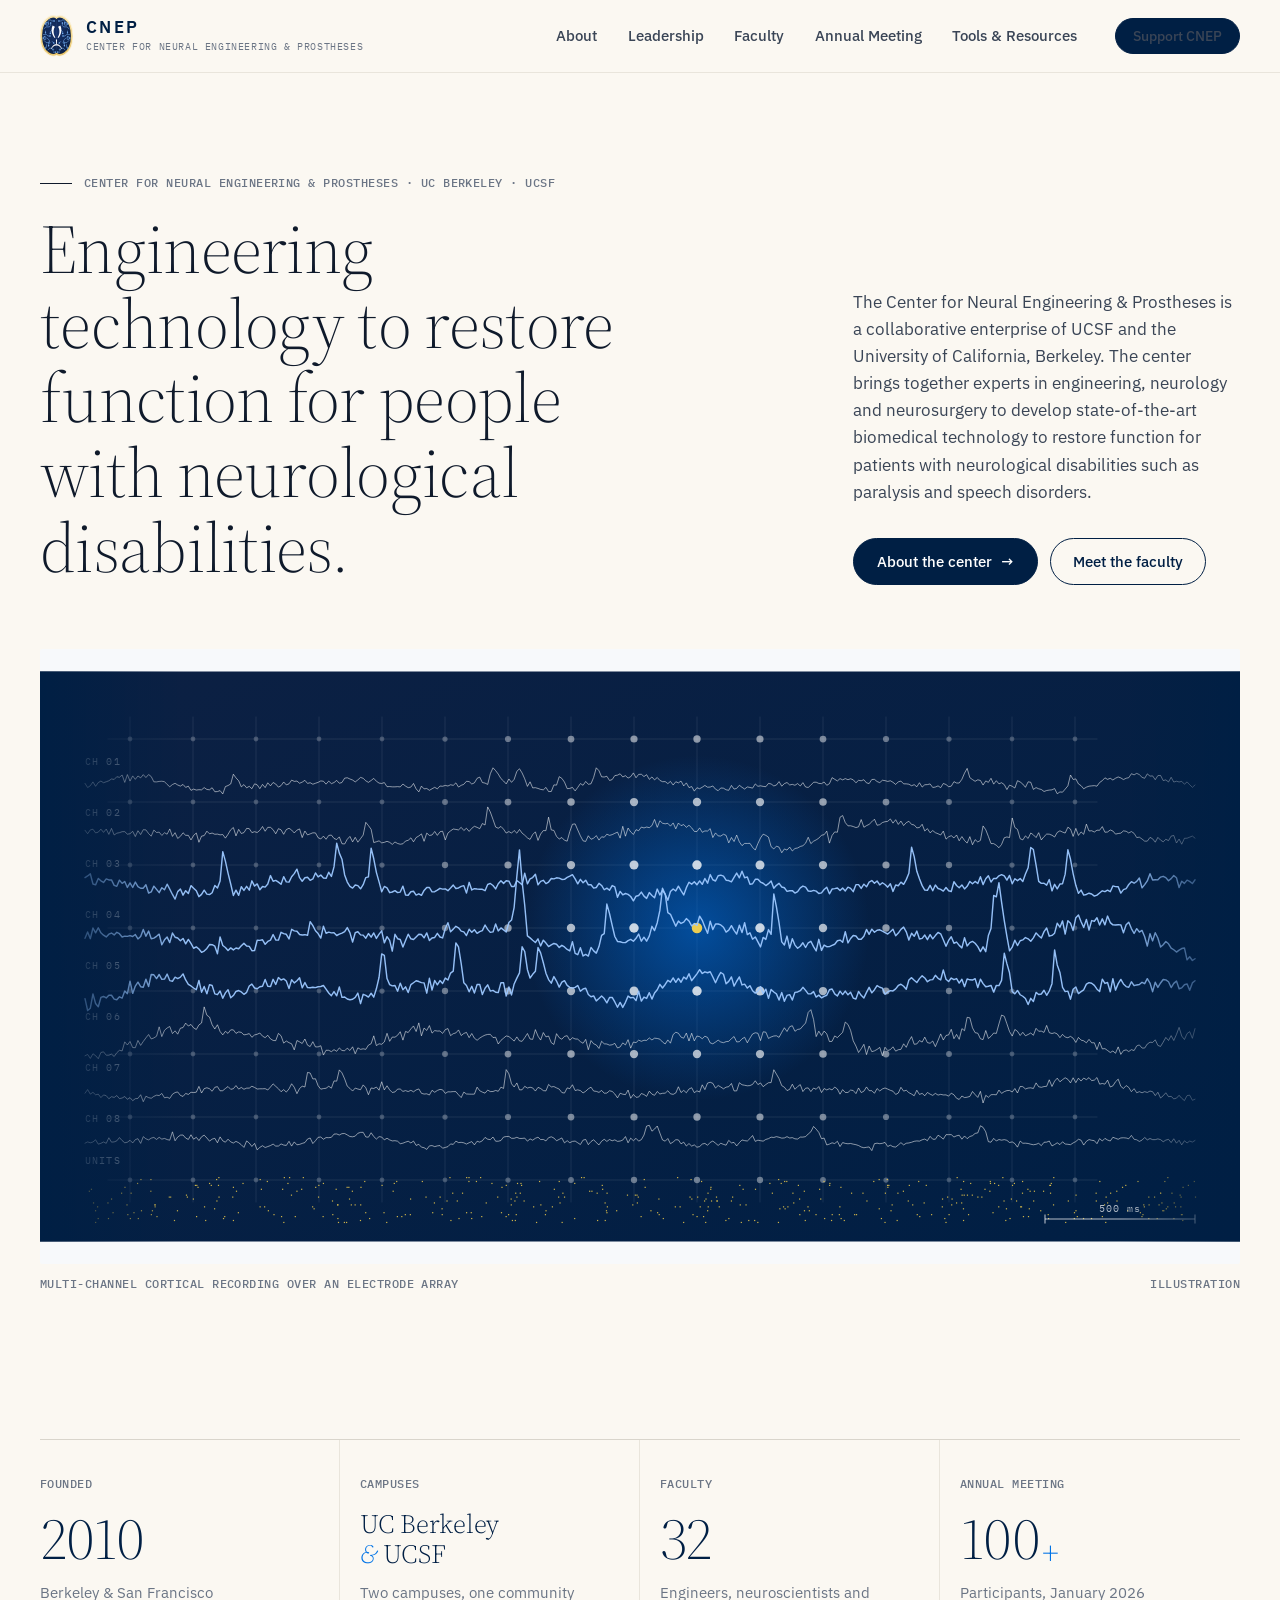
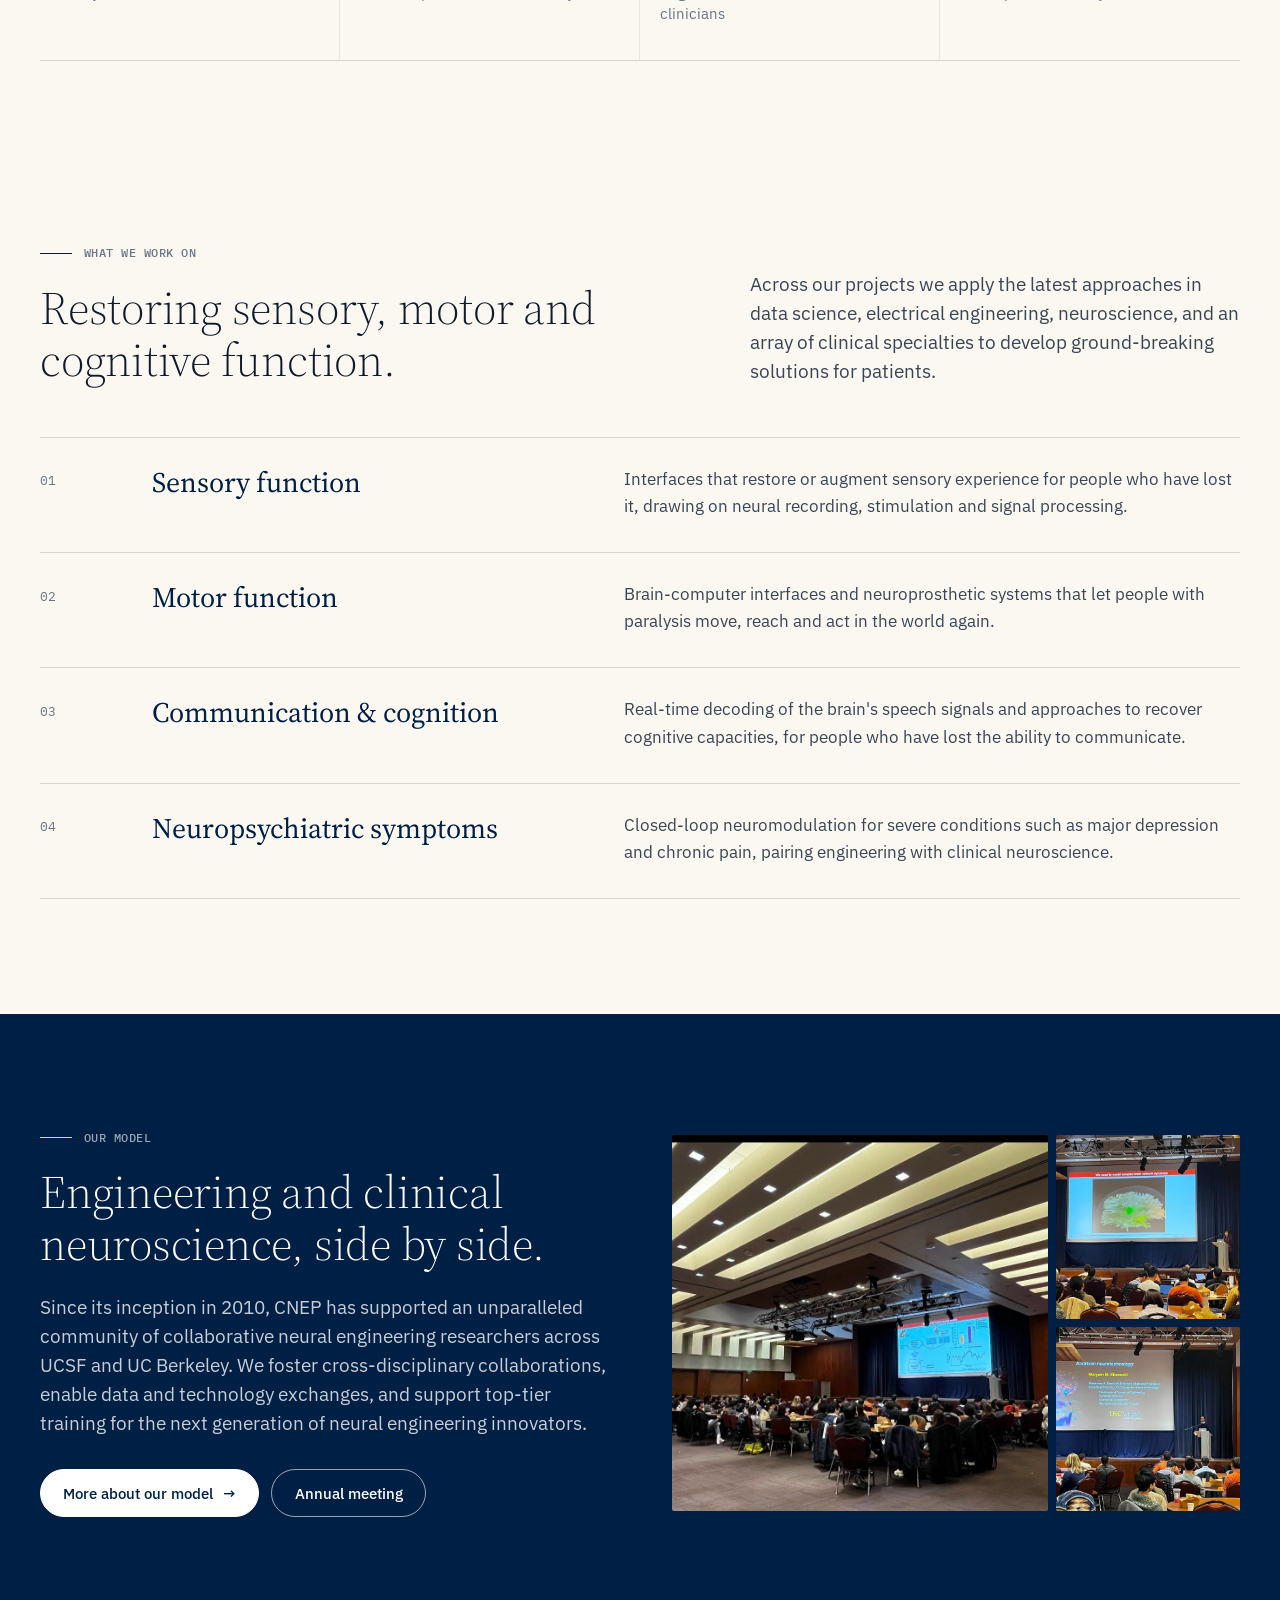
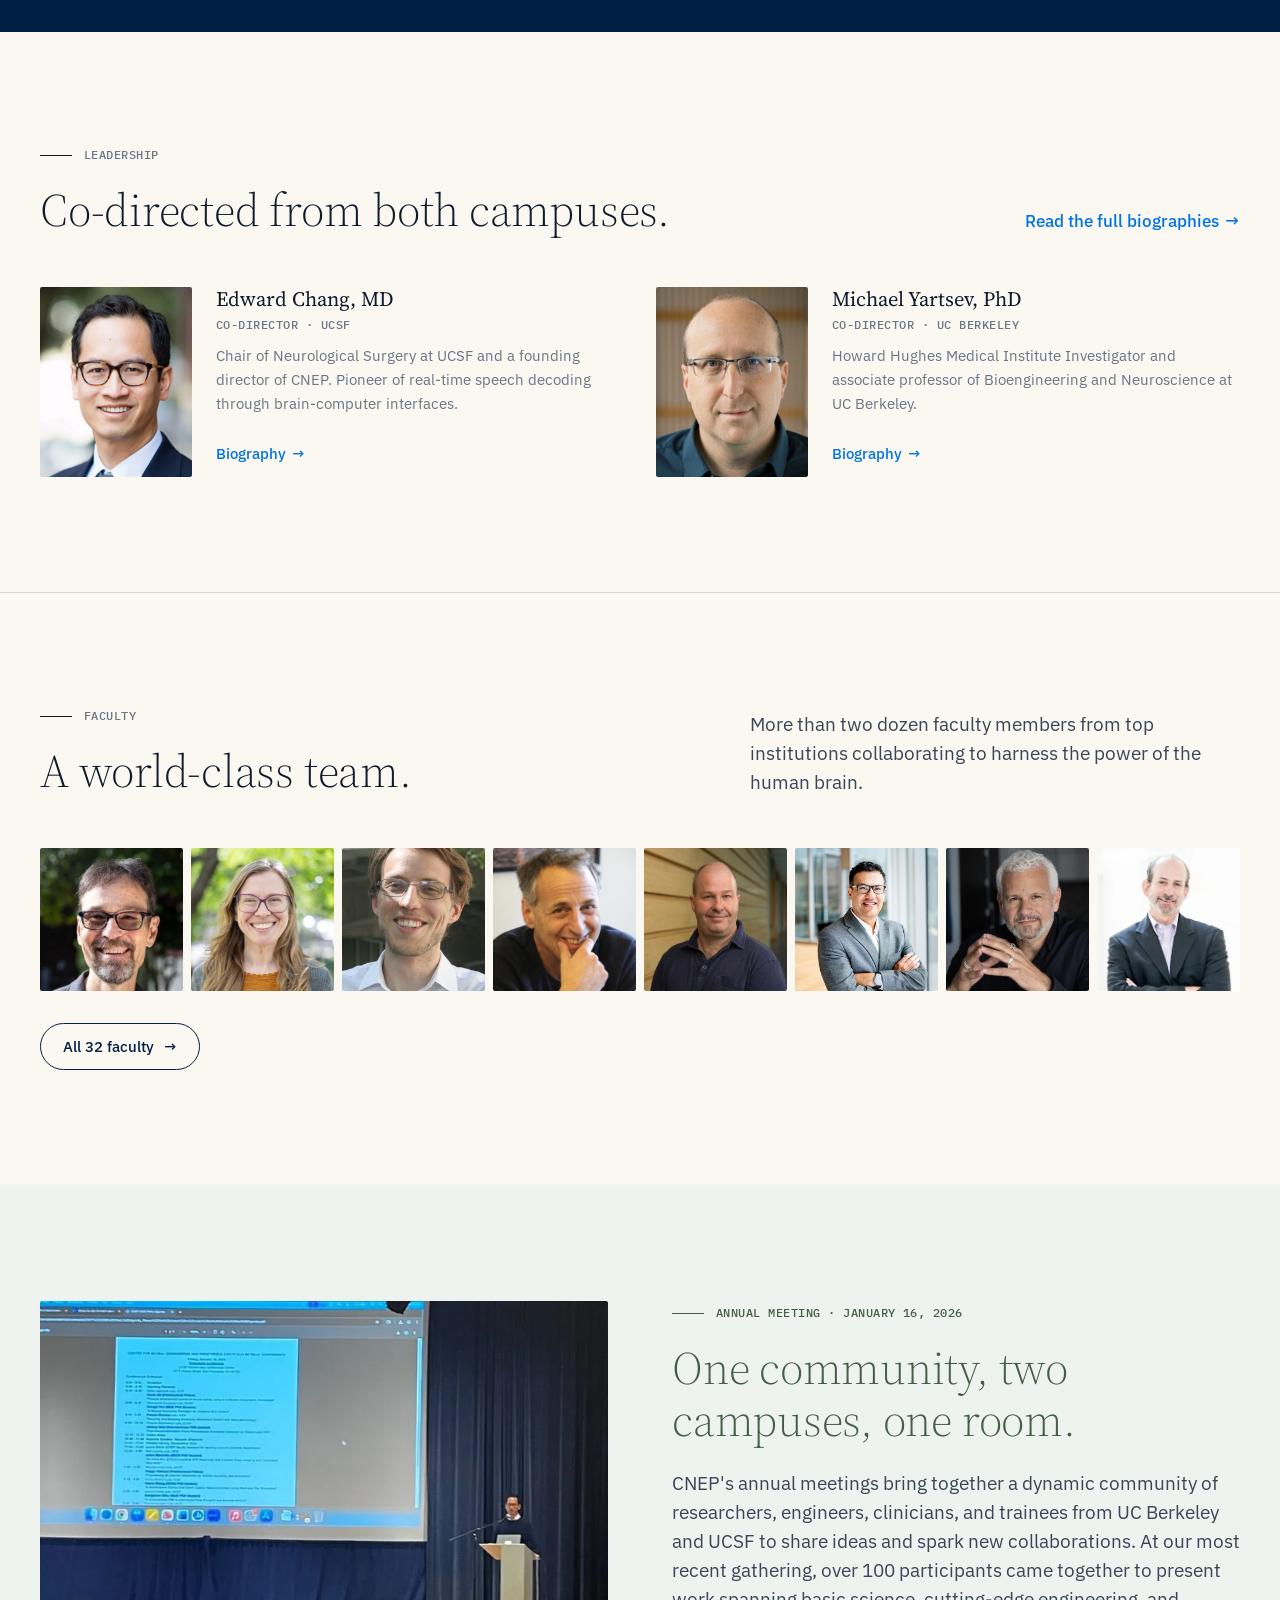
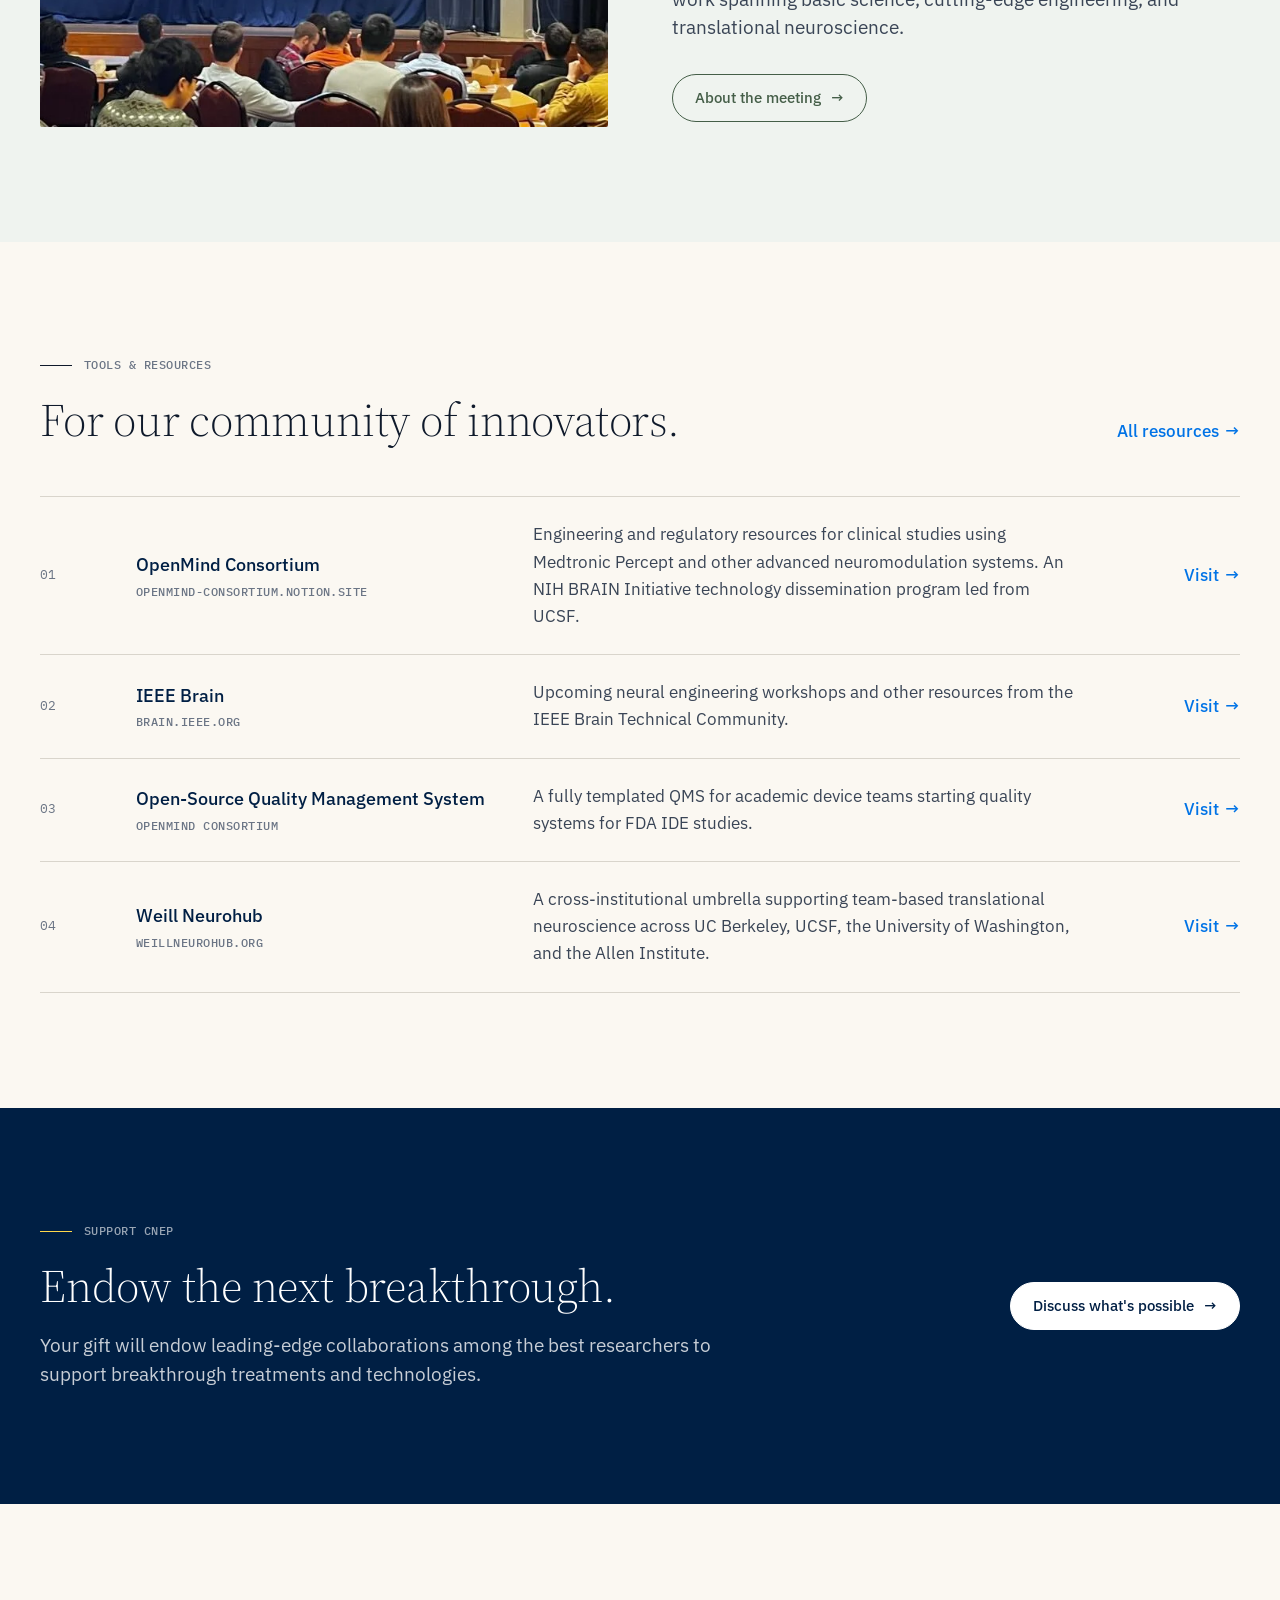
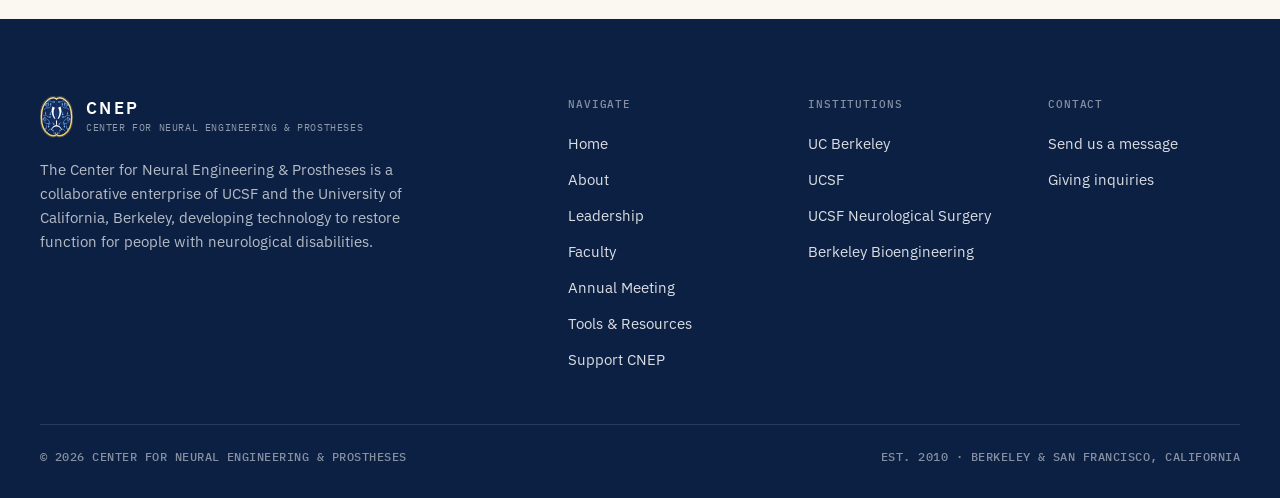
==== commit 136d75b1: "Adopt refined heritage mark (dark slice) across site, favicon, social card and logo files Co-Authore" ====
--- a/index.html
+++ b/index.html
@@ -24,7 +24,7 @@
 <a class="skip" href="#main">Skip to content</a>
 <header class="header">
   <div class="container">
-    <a class="brand " href="index.html" aria-label="CNEP home"><svg class="brand__mark" viewBox="0 0 40 40" aria-hidden="true"><rect x="1" y="1" width="38" height="38" rx="2" fill="none" stroke="currentColor" stroke-width="1.5"/><path d="M20 8c-6.6 0-11 4.9-11 11.5S13.4 32 20 32s11-5.9 11-12.5S26.6 8 20 8Z" fill="none" stroke="currentColor" stroke-width="1.5"/><path d="M20 8v24M9.5 19.5h21" fill="none" stroke="currentColor" stroke-width="1.2" opacity=".55"/><circle cx="15" cy="15" r="1.4" fill="currentColor"/><circle cx="25" cy="24" r="1.4" fill="currentColor"/><circle cx="24.5" cy="14" r="1.4" fill="currentColor"/><circle cx="15.5" cy="25" r="1.4" fill="currentColor"/><path d="M15 15l5 4.5 4.5-5.5M15.5 25l4.5-5.5 5 4.5" fill="none" stroke="currentColor" stroke-width="1.2"/></svg>
+    <a class="brand " href="index.html" aria-label="CNEP home"><img class="brand__mark" src="assets/brand/cnep-mark.svg" alt="" width="96" height="120">
 <span class="brand__text"><span class="brand__name">CNEP</span><span class="brand__sub">Center for Neural Engineering &amp; Prostheses</span></span></a>
     <nav class="nav" aria-label="Primary"><a href="about.html">About</a><a href="leadership.html">Leadership</a><a href="faculty.html">Faculty</a><a href="annual-meeting.html">Annual Meeting</a><a href="resources.html">Tools & Resources</a><a class="btn btn--solid" href="donate.html">Support CNEP</a></nav>
     <button class="menu-btn" aria-expanded="false" aria-controls="mobile-nav" aria-label="Toggle menu"><span></span><span></span><span></span></button>
@@ -148,7 +148,7 @@
 <footer class="footer">
   <div class="container">
     <div class="footer__top">
-      <div><a class="brand " href="index.html" aria-label="CNEP home"><svg class="brand__mark" viewBox="0 0 40 40" aria-hidden="true"><rect x="1" y="1" width="38" height="38" rx="2" fill="none" stroke="currentColor" stroke-width="1.5"/><path d="M20 8c-6.6 0-11 4.9-11 11.5S13.4 32 20 32s11-5.9 11-12.5S26.6 8 20 8Z" fill="none" stroke="currentColor" stroke-width="1.5"/><path d="M20 8v24M9.5 19.5h21" fill="none" stroke="currentColor" stroke-width="1.2" opacity=".55"/><circle cx="15" cy="15" r="1.4" fill="currentColor"/><circle cx="25" cy="24" r="1.4" fill="currentColor"/><circle cx="24.5" cy="14" r="1.4" fill="currentColor"/><circle cx="15.5" cy="25" r="1.4" fill="currentColor"/><path d="M15 15l5 4.5 4.5-5.5M15.5 25l4.5-5.5 5 4.5" fill="none" stroke="currentColor" stroke-width="1.2"/></svg>
+      <div><a class="brand " href="index.html" aria-label="CNEP home"><img class="brand__mark" src="assets/brand/cnep-mark.svg" alt="" width="96" height="120">
 <span class="brand__text"><span class="brand__name">CNEP</span><span class="brand__sub">Center for Neural Engineering &amp; Prostheses</span></span></a><p class="footer__desc">The Center for Neural Engineering & Prostheses is a collaborative enterprise of UCSF and the University of California, Berkeley, developing technology to restore function for people with neurological disabilities.</p></div>
       <div><h4>Navigate</h4><ul><li><a href="index.html">Home</a></li><li><a href="about.html">About</a></li><li><a href="leadership.html">Leadership</a></li><li><a href="faculty.html">Faculty</a></li><li><a href="annual-meeting.html">Annual Meeting</a></li><li><a href="resources.html">Tools & Resources</a></li><li><a href="donate.html">Support CNEP</a></li></ul></div>
       <div><h4>Institutions</h4><ul>
--- a/css/style.css
+++ b/css/style.css
@@ -109,7 +109,7 @@
 }
 .header .container{display:flex;align-items:center;justify-content:space-between;gap:2rem;height:4.5rem}
 .brand{display:flex;align-items:center;gap:.8rem;min-width:0}
-.brand__mark{width:2.25rem;height:2.25rem;flex:none}
+.brand__mark{width:auto;height:2.6rem;flex:none}
 .brand__text{display:flex;flex-direction:column;line-height:1.05}
 .brand__name{font-family:var(--sans);font-weight:600;font-size:1.0625rem;letter-spacing:.14em;color:var(--navy)}
 .brand__sub{font-family:var(--mono);font-size:.625rem;letter-spacing:.06em;text-transform:uppercase;color:var(--ink-3);margin-top:.25rem;line-height:1.25;white-space:nowrap}
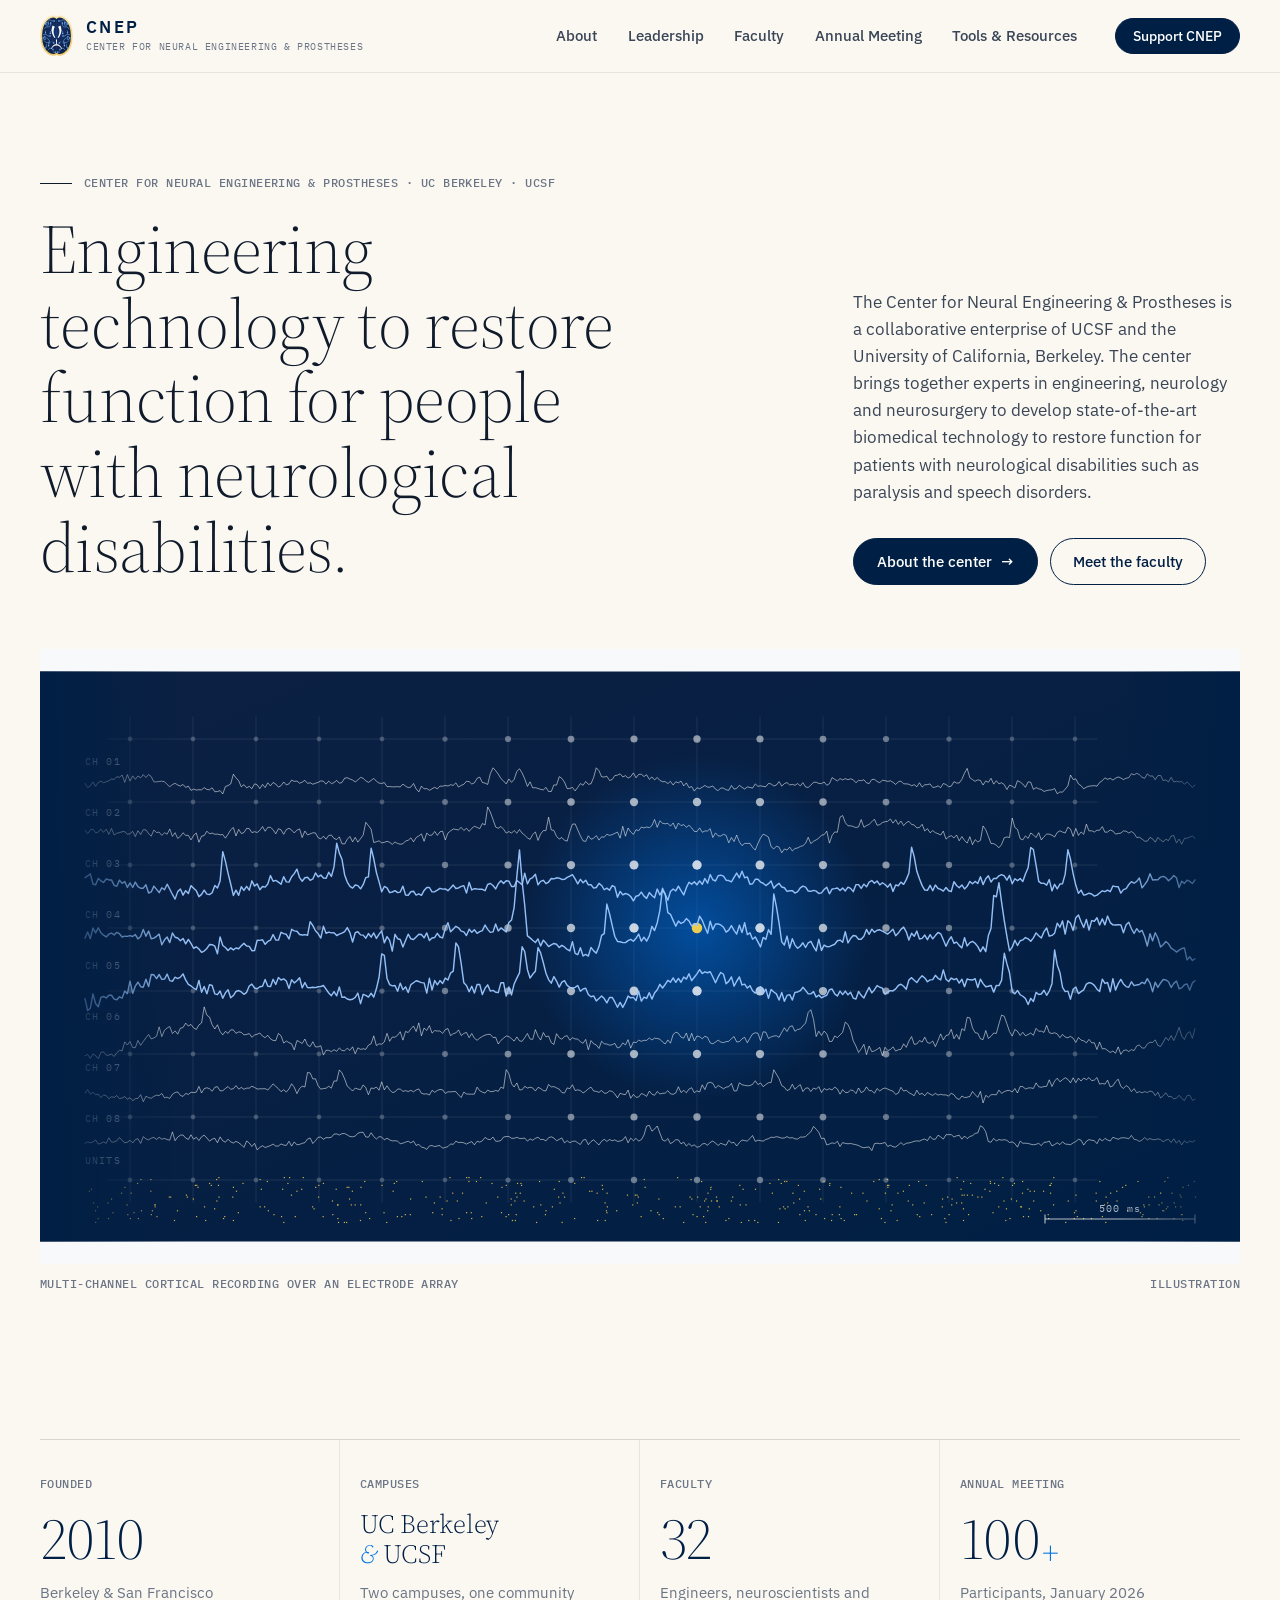
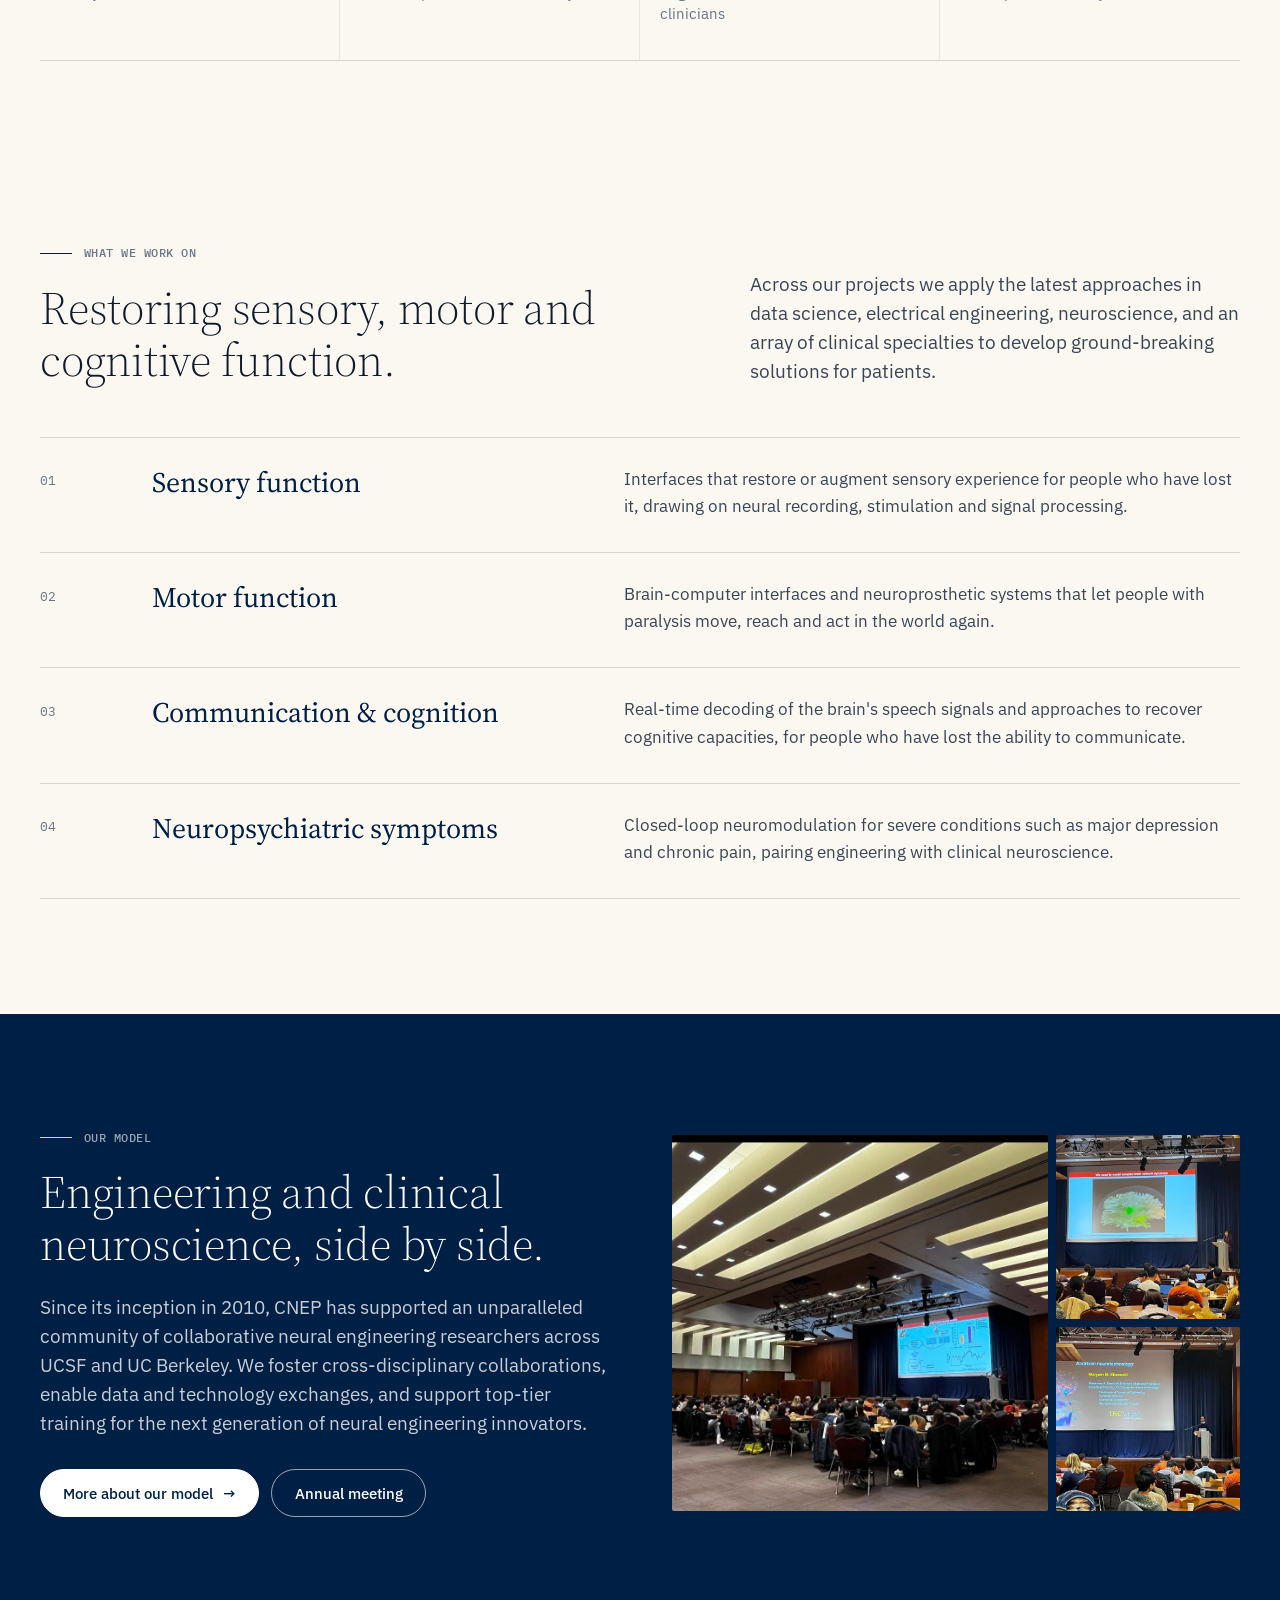
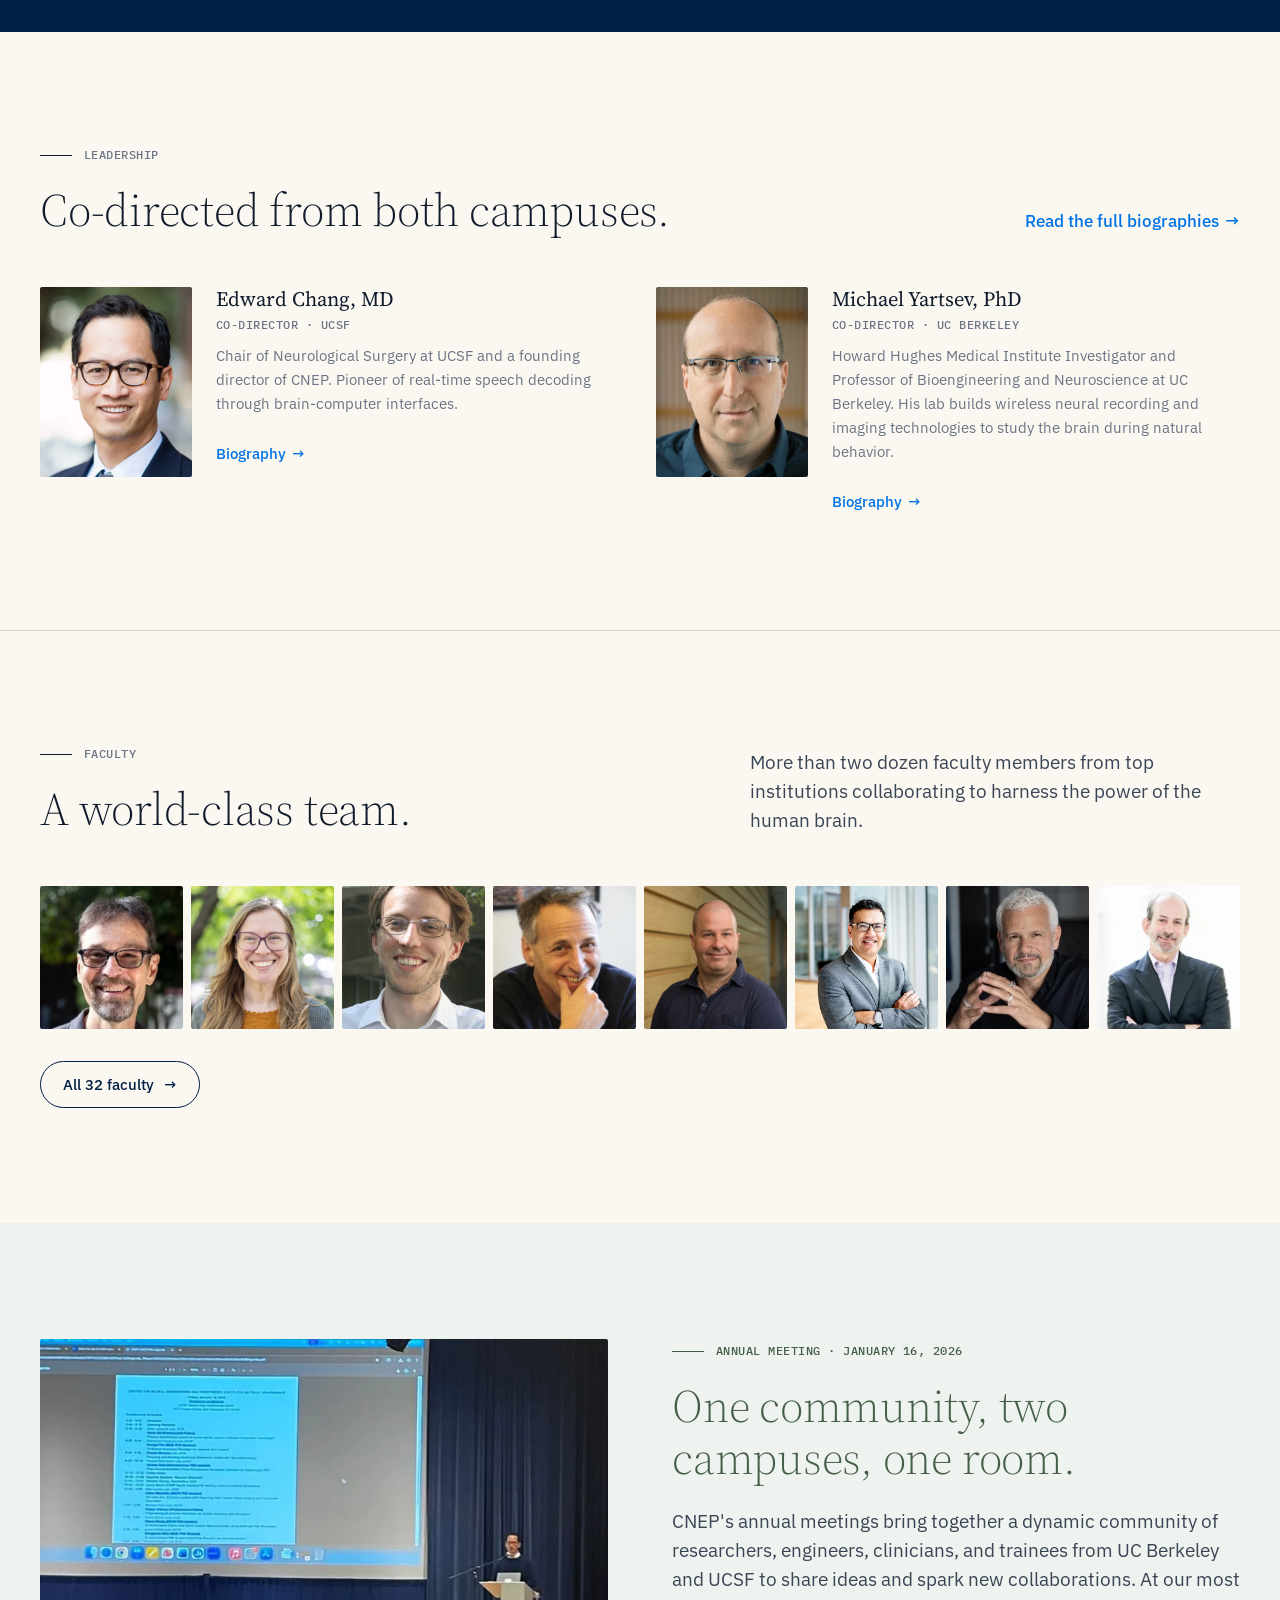
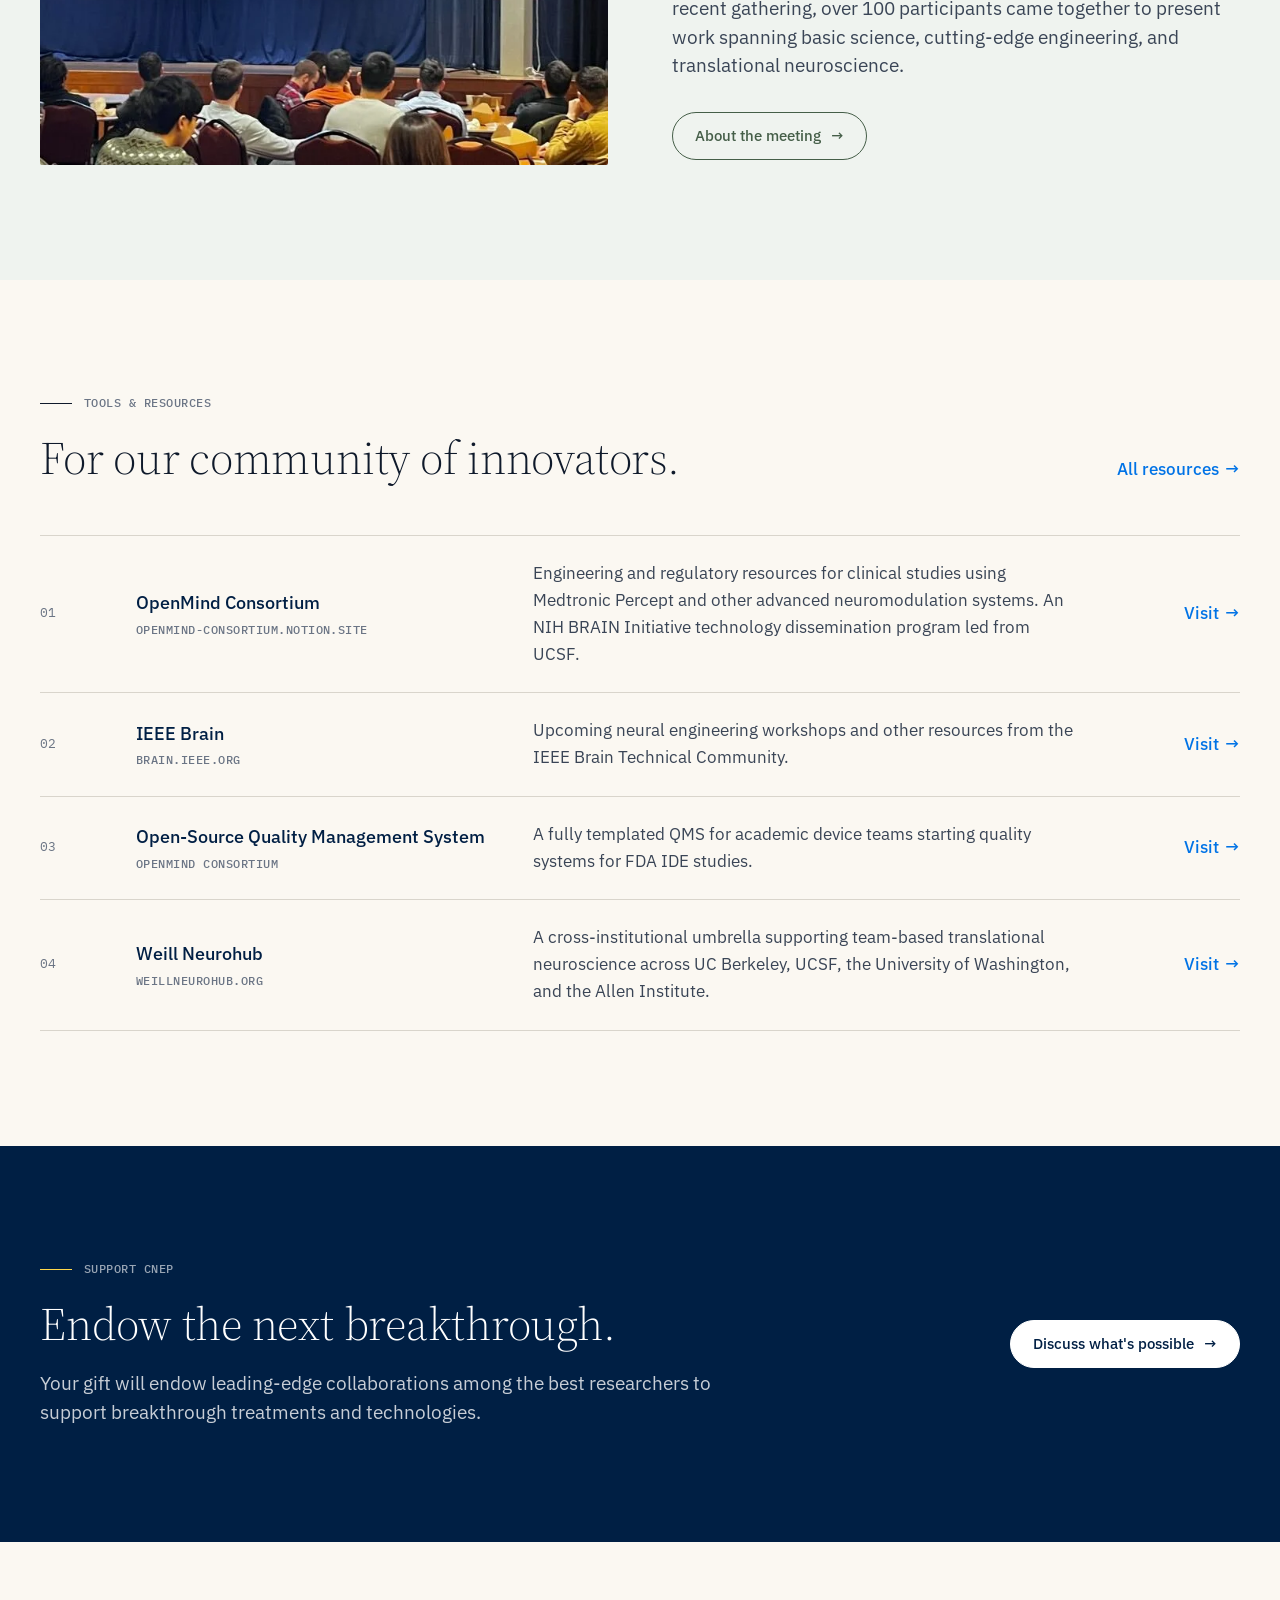
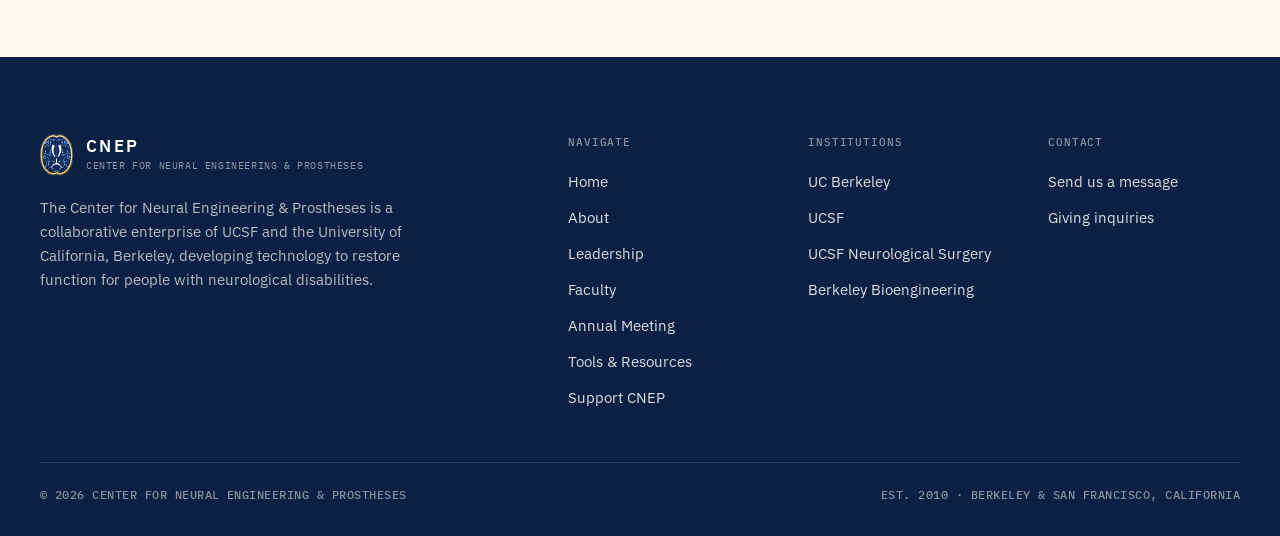
==== commit 971630c3: "Fix nav Support button text colour; update Yartsev biography (Professor, engineering emphasis) Co-Au" ====
--- a/index.html
+++ b/index.html
@@ -8,7 +8,8 @@
 <meta property="og:title" content="Center for Neural Engineering &amp; Prostheses">
 <meta property="og:description" content="The Center for Neural Engineering &amp; Prostheses is a collaborative enterprise of UCSF and UC Berkeley developing technology to restore function for patients with neurological disabilities.">
 <meta property="og:type" content="website">
-<meta property="og:image" content="https://myartsev1.github.io/cnep-website/assets/brand/cnep-social.png">
+<link rel="canonical" href="https://www.uc-cnep.org/">
+<meta property="og:image" content="https://www.uc-cnep.org/assets/brand/cnep-social.png">
 <meta property="og:image:width" content="1200">
 <meta property="og:image:height" content="630">
 <meta name="twitter:card" content="summary_large_image">
@@ -99,7 +100,7 @@
     </a>
     <a class="leader-card" href="leadership.html#yartsev">
       <div class="person__photo"><img src="assets/people/michael-yartsev-lead.webp" alt="Michael Yartsev" style="object-position:0% 50%" loading="lazy"></div>
-      <div><div class="h3">Michael Yartsev, PhD</div><div class="mono person__meta">Co-Director &middot; UC Berkeley</div><p class="muted small" style="margin-top:.6rem">Howard Hughes Medical Institute Investigator and associate professor of Bioengineering and Neuroscience at UC Berkeley.</p><span class="link small" style="margin-top:.6rem">Biography <span class="arr" aria-hidden="true">&rarr;</span></span></div>
+      <div><div class="h3">Michael Yartsev, PhD</div><div class="mono person__meta">Co-Director &middot; UC Berkeley</div><p class="muted small" style="margin-top:.6rem">Howard Hughes Medical Institute Investigator and Professor of Bioengineering and Neuroscience at UC Berkeley. His lab builds wireless neural recording and imaging technologies to study the brain during natural behavior.</p><span class="link small" style="margin-top:.6rem">Biography <span class="arr" aria-hidden="true">&rarr;</span></span></div>
     </a>
   </div>
 </section>
--- a/css/style.css
+++ b/css/style.css
@@ -121,6 +121,8 @@
 .nav a:hover::after,.nav a[aria-current="page"]::after{right:0}
 .nav .btn{padding:.6rem 1.05rem;font-size:.875rem;margin-left:.5rem}
 .nav .btn::after{display:none}
+.nav a.btn--solid,.nav a.btn--solid[aria-current="page"]{color:#fff;background:var(--navy);border-color:var(--navy)}
+.nav a.btn--solid:hover{background:var(--blue);border-color:var(--blue);color:#fff}
 .menu-btn{display:inline-flex;flex-direction:column;justify-content:center;gap:5px;width:2.5rem;height:2.5rem;border:0;background:transparent;cursor:pointer;padding:.5rem}
 .menu-btn span{display:block;height:1.5px;background:var(--navy);transition:transform .25s,opacity .2s}
 .menu-btn[aria-expanded="true"] span:nth-child(1){transform:translateY(6.5px) rotate(45deg)}
